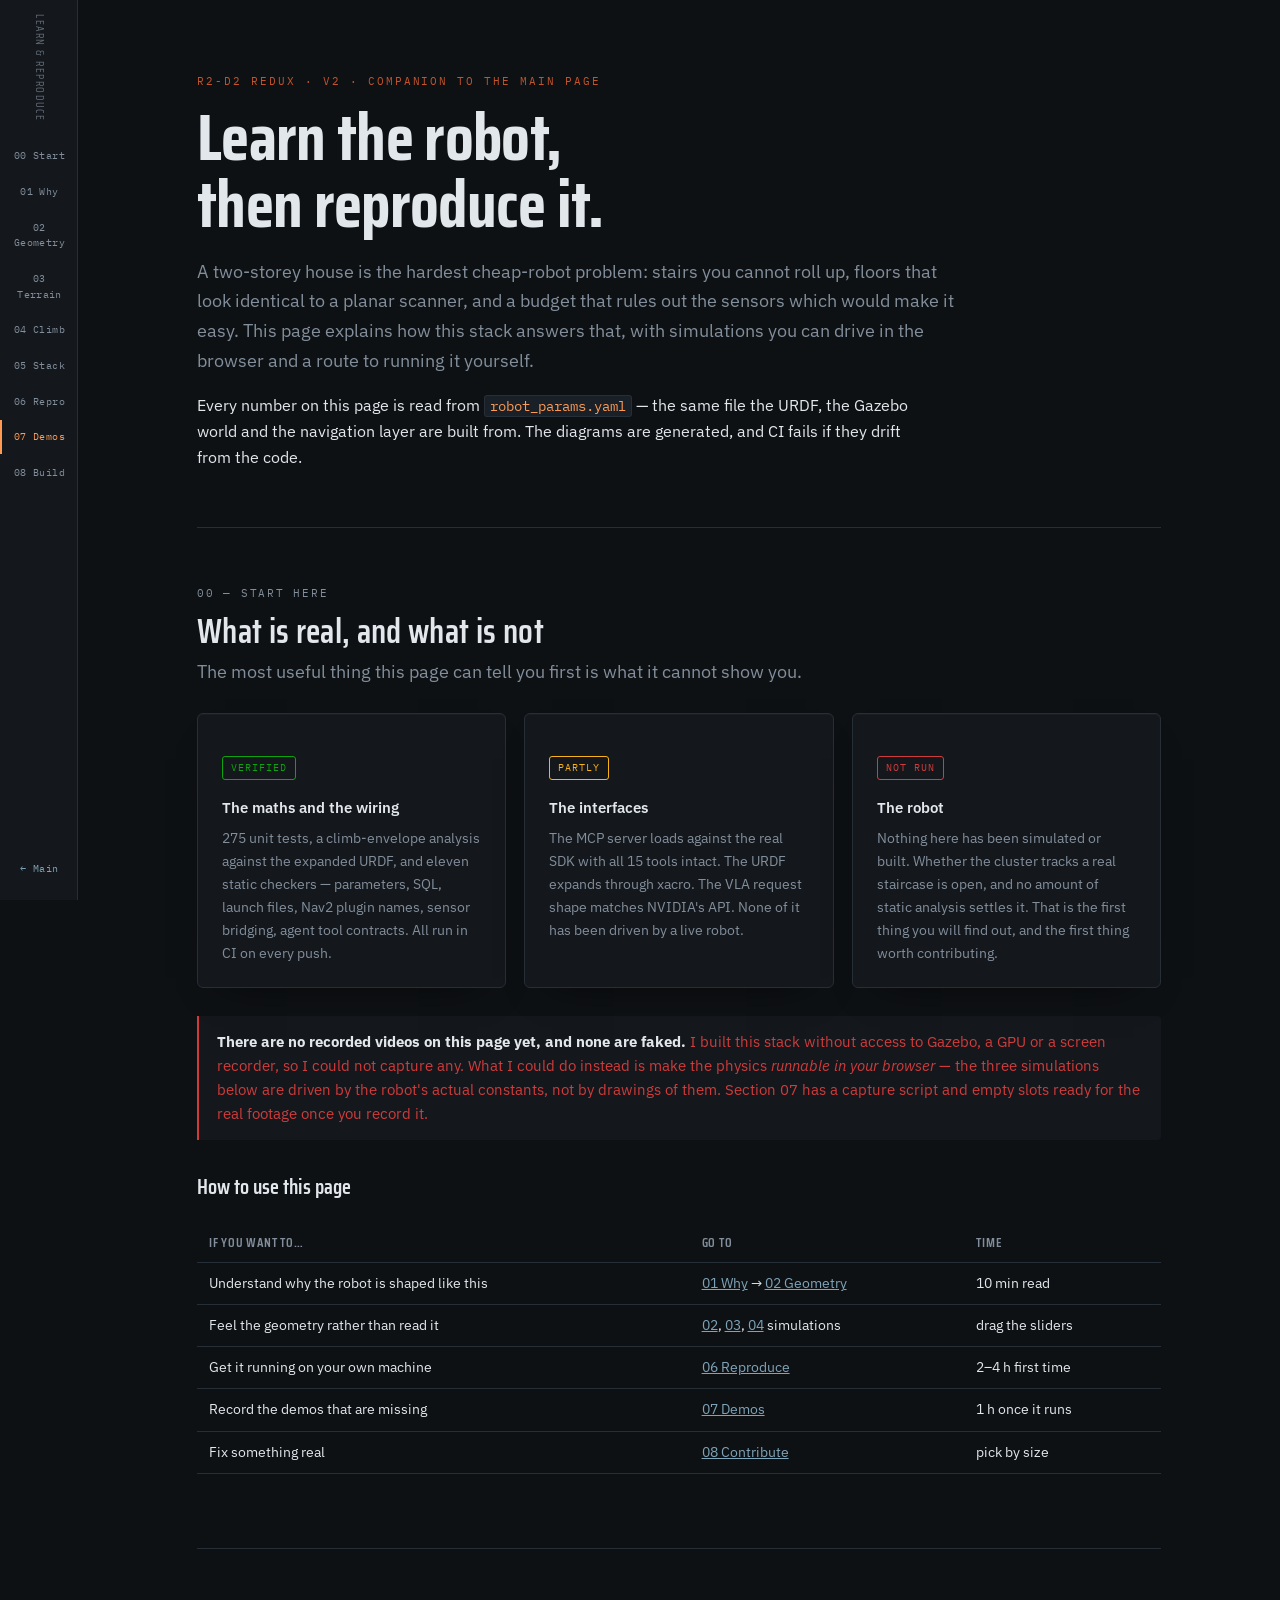
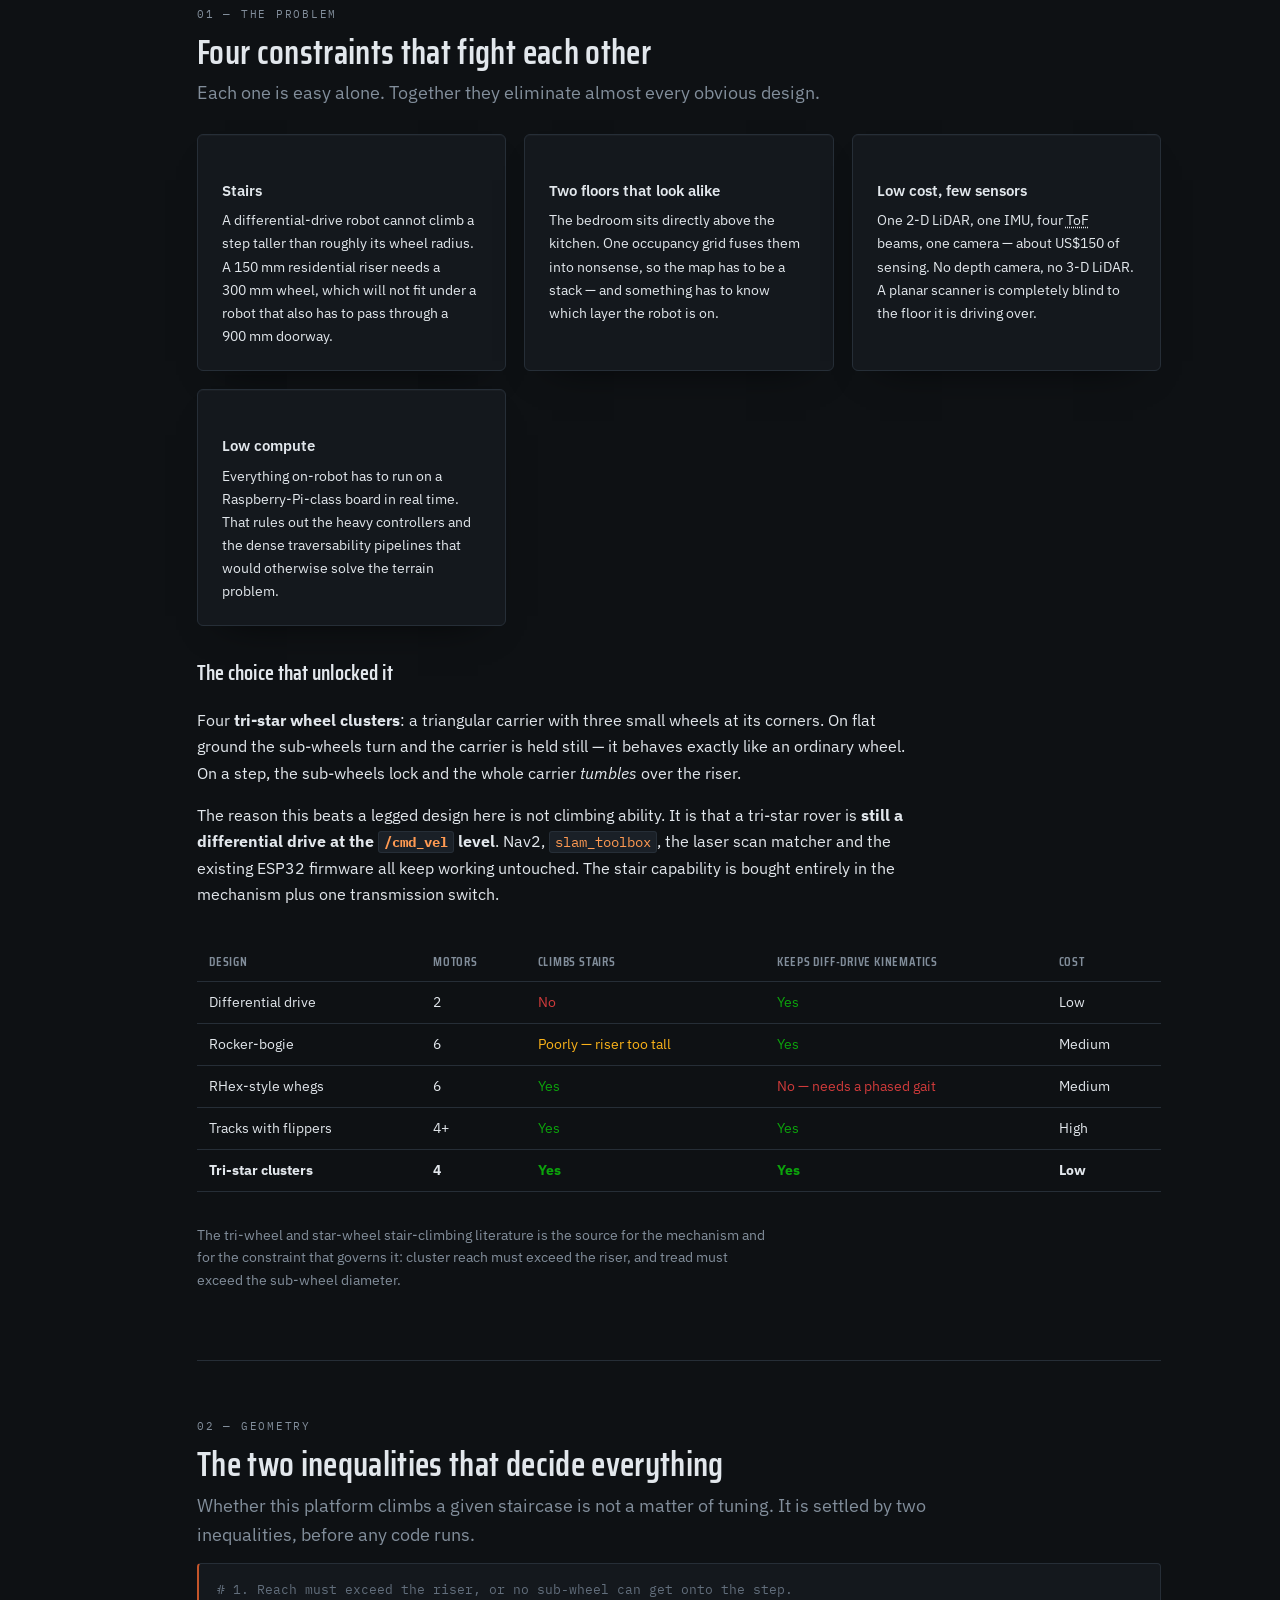
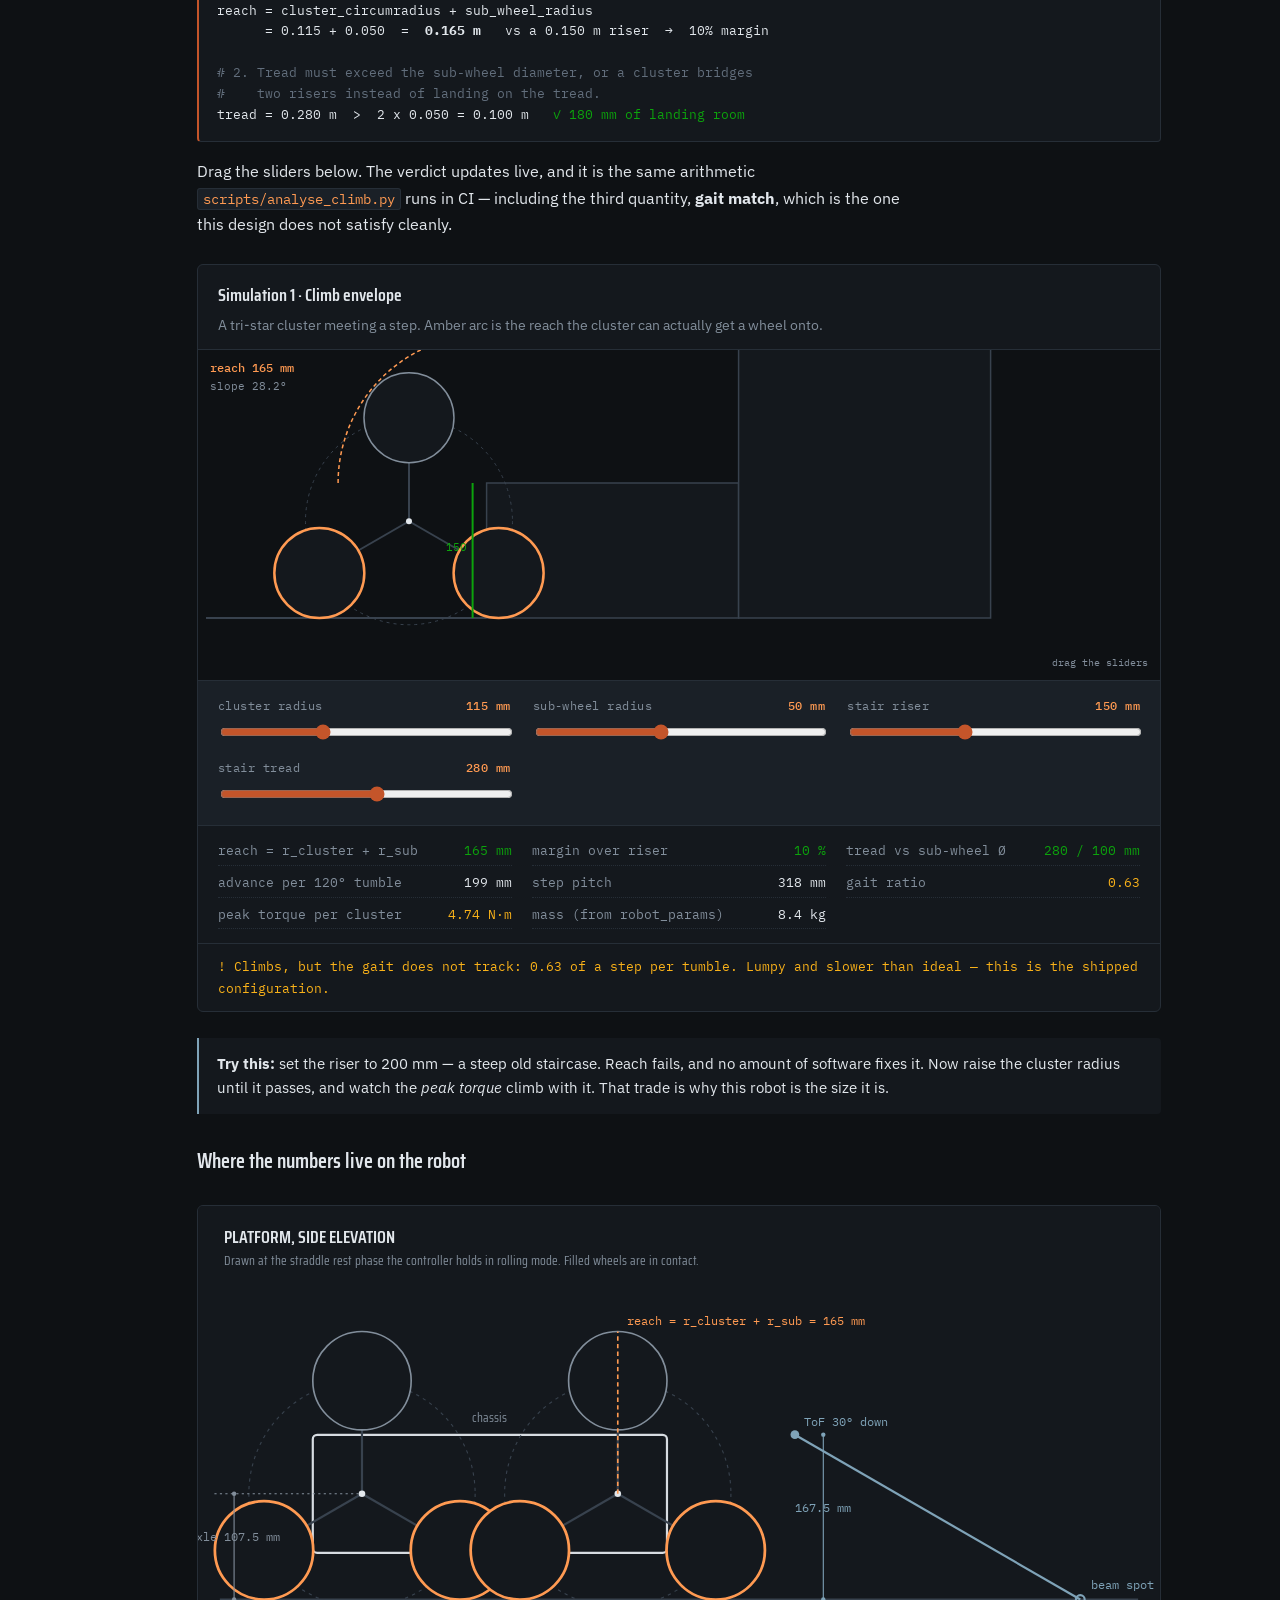
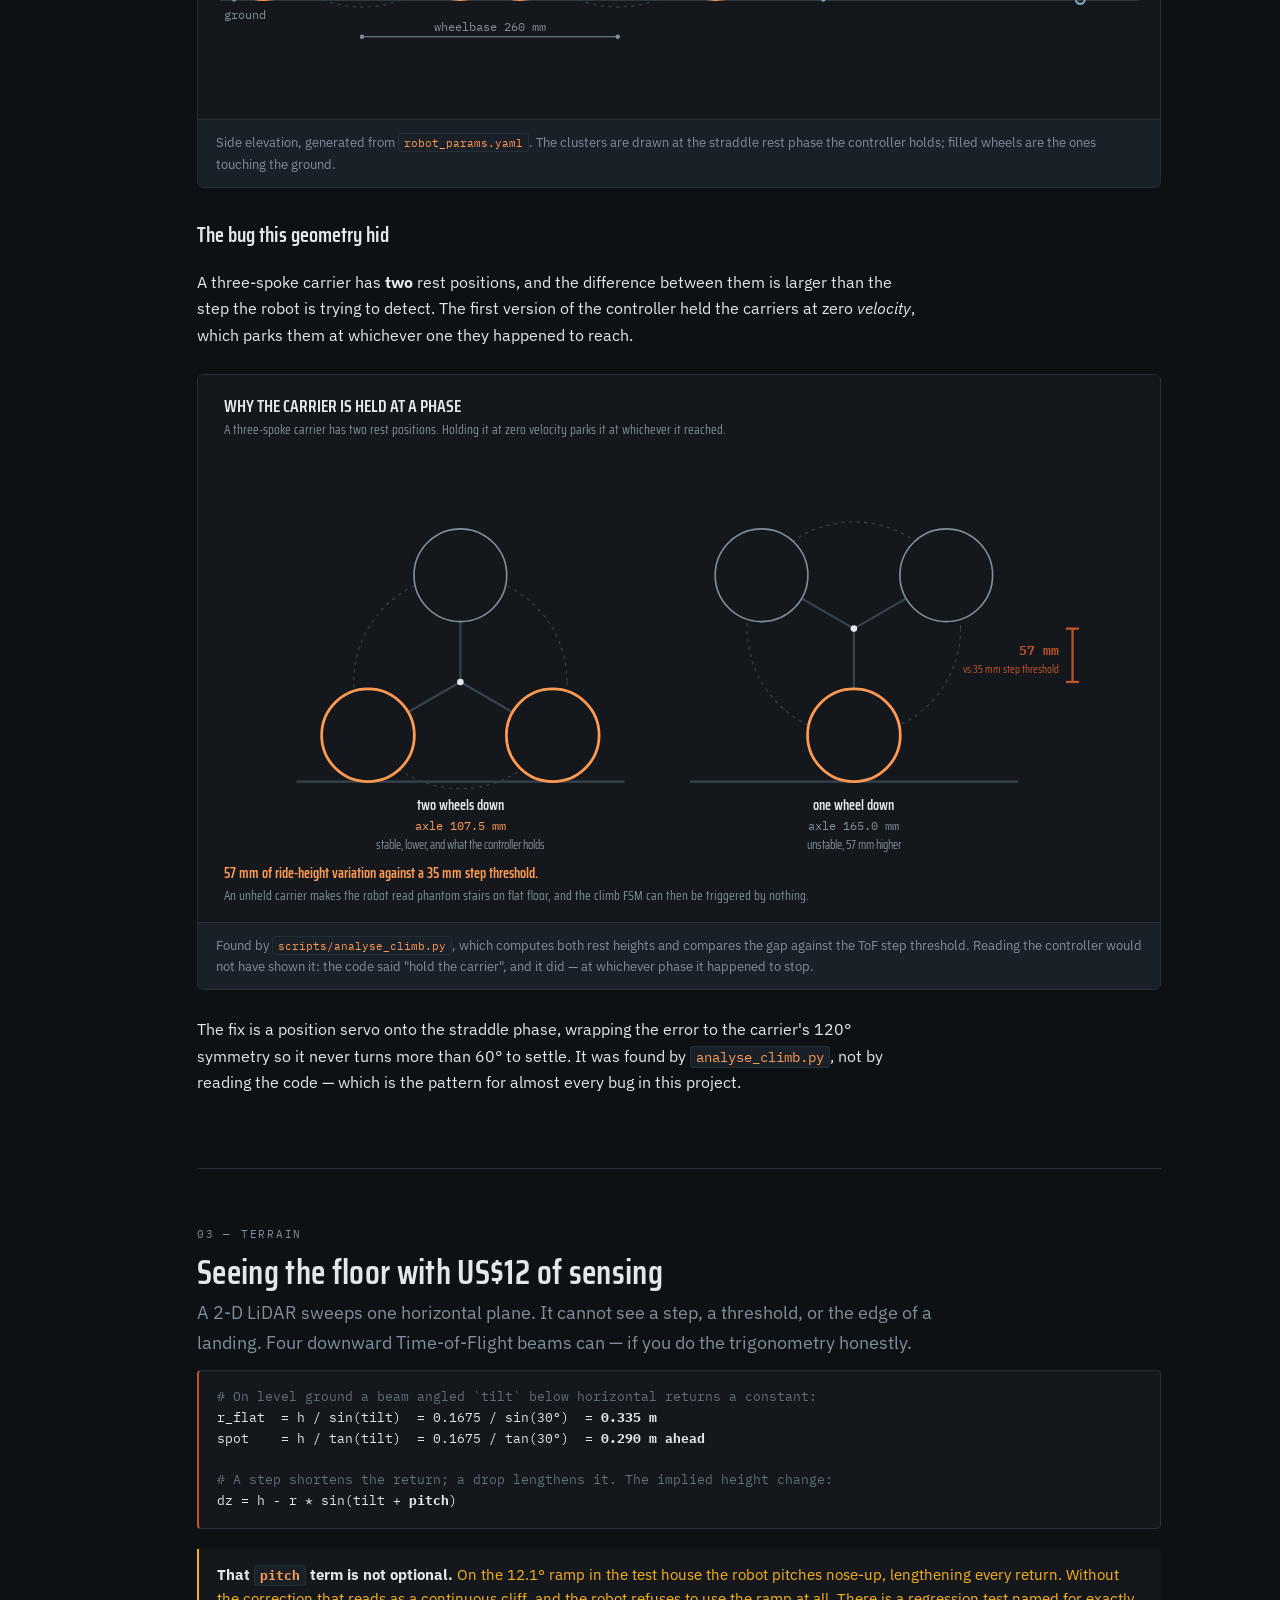
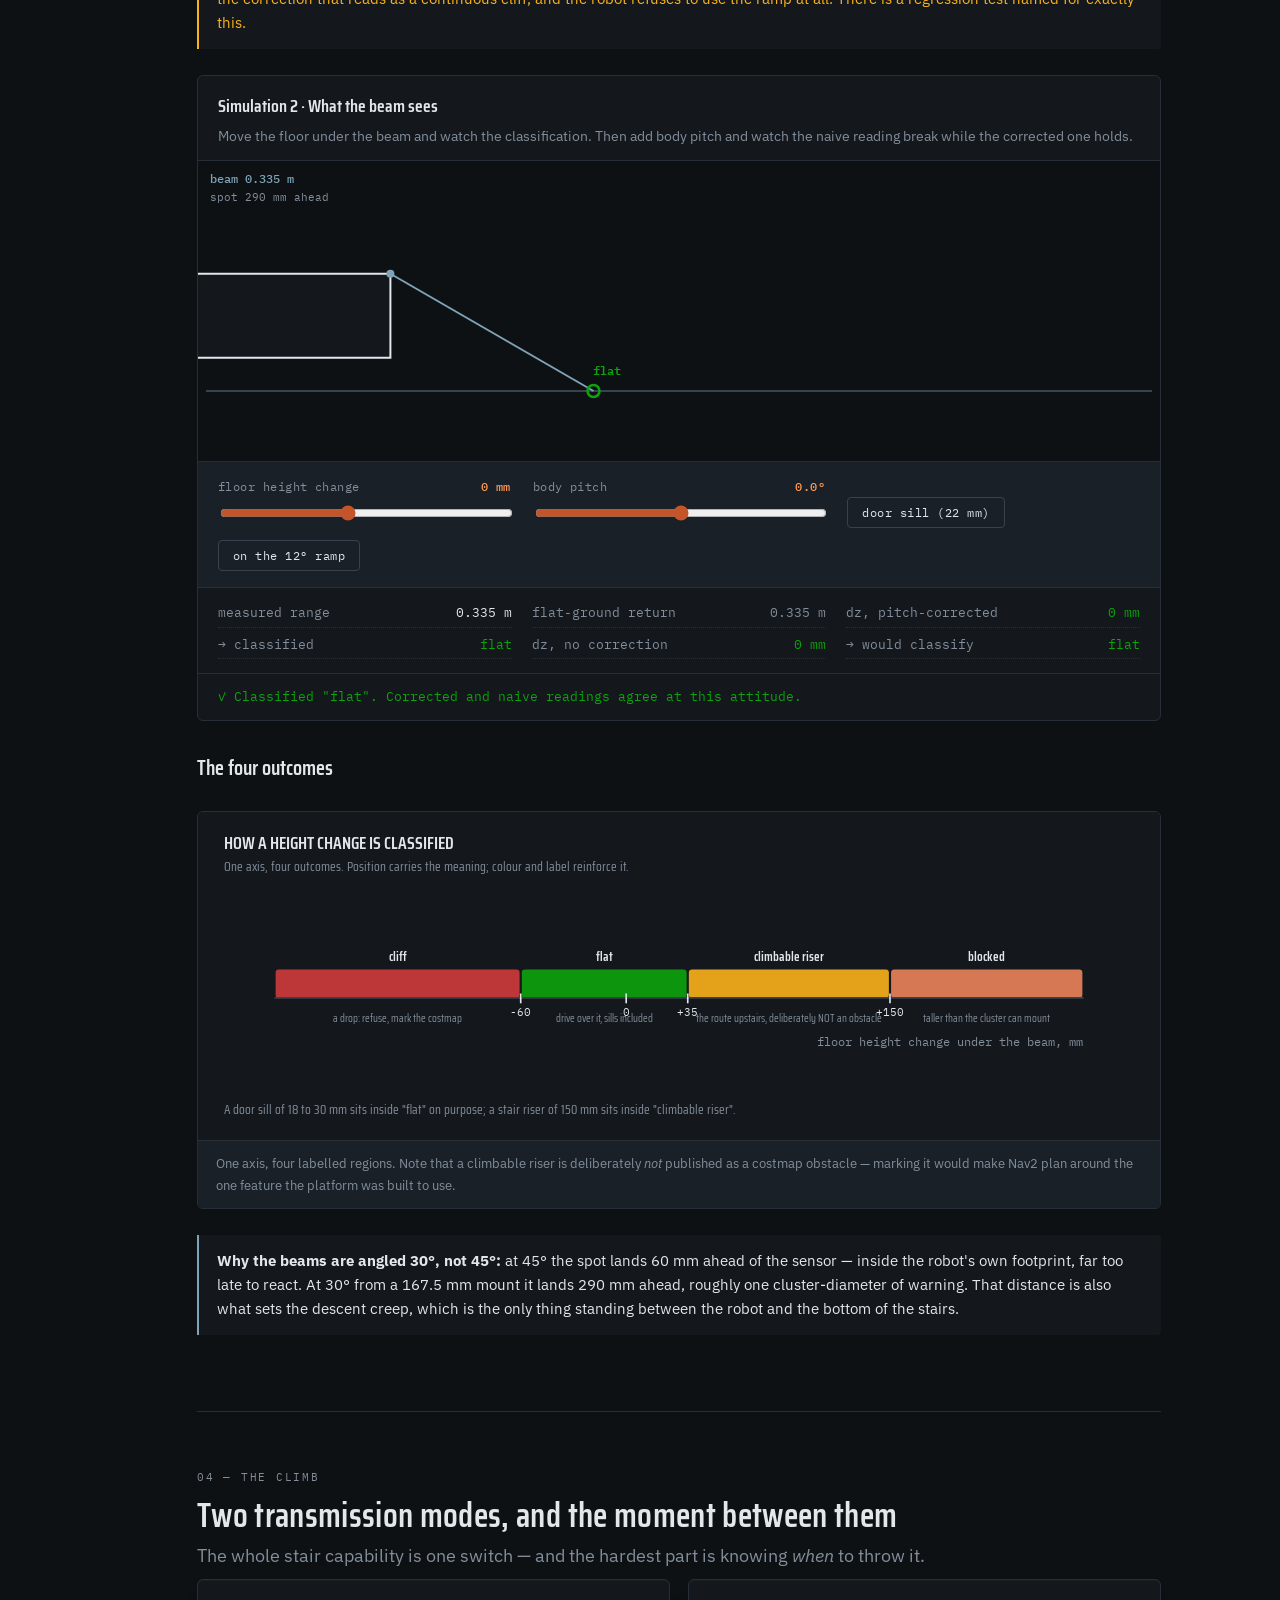
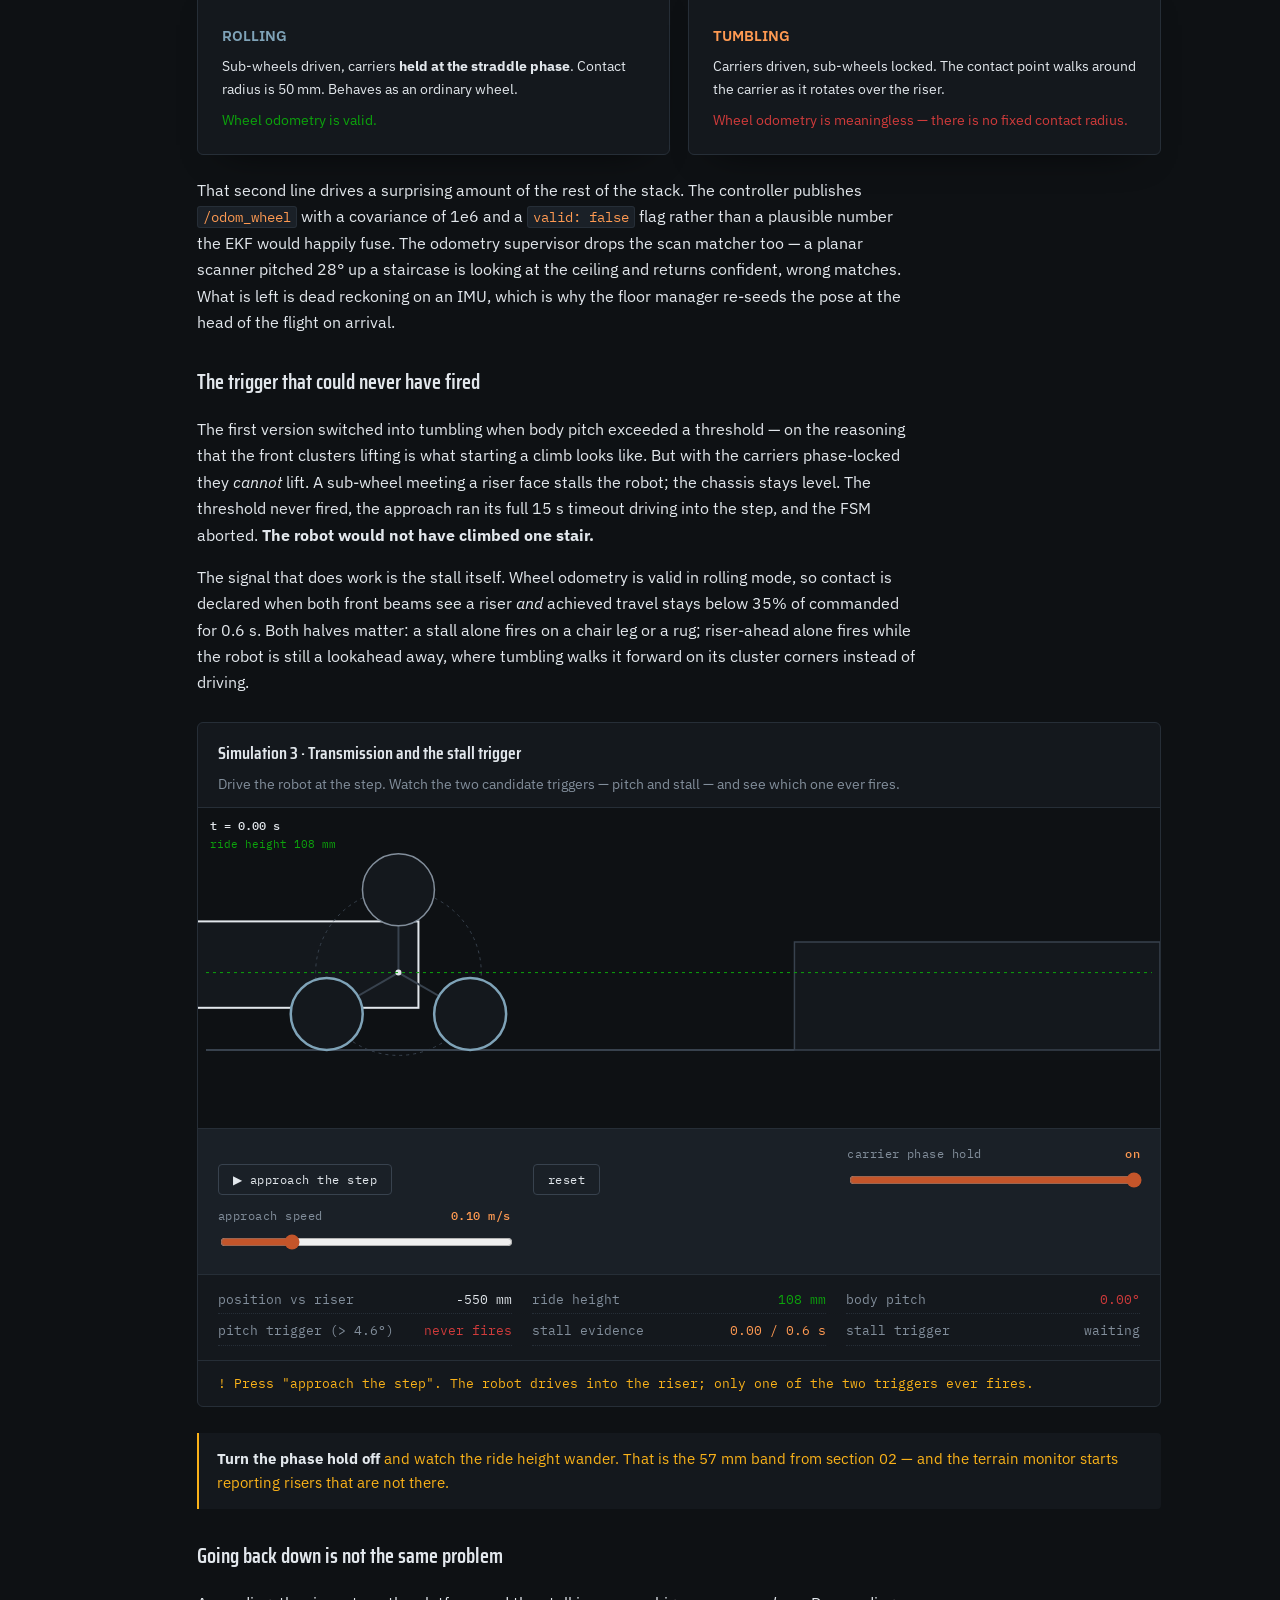
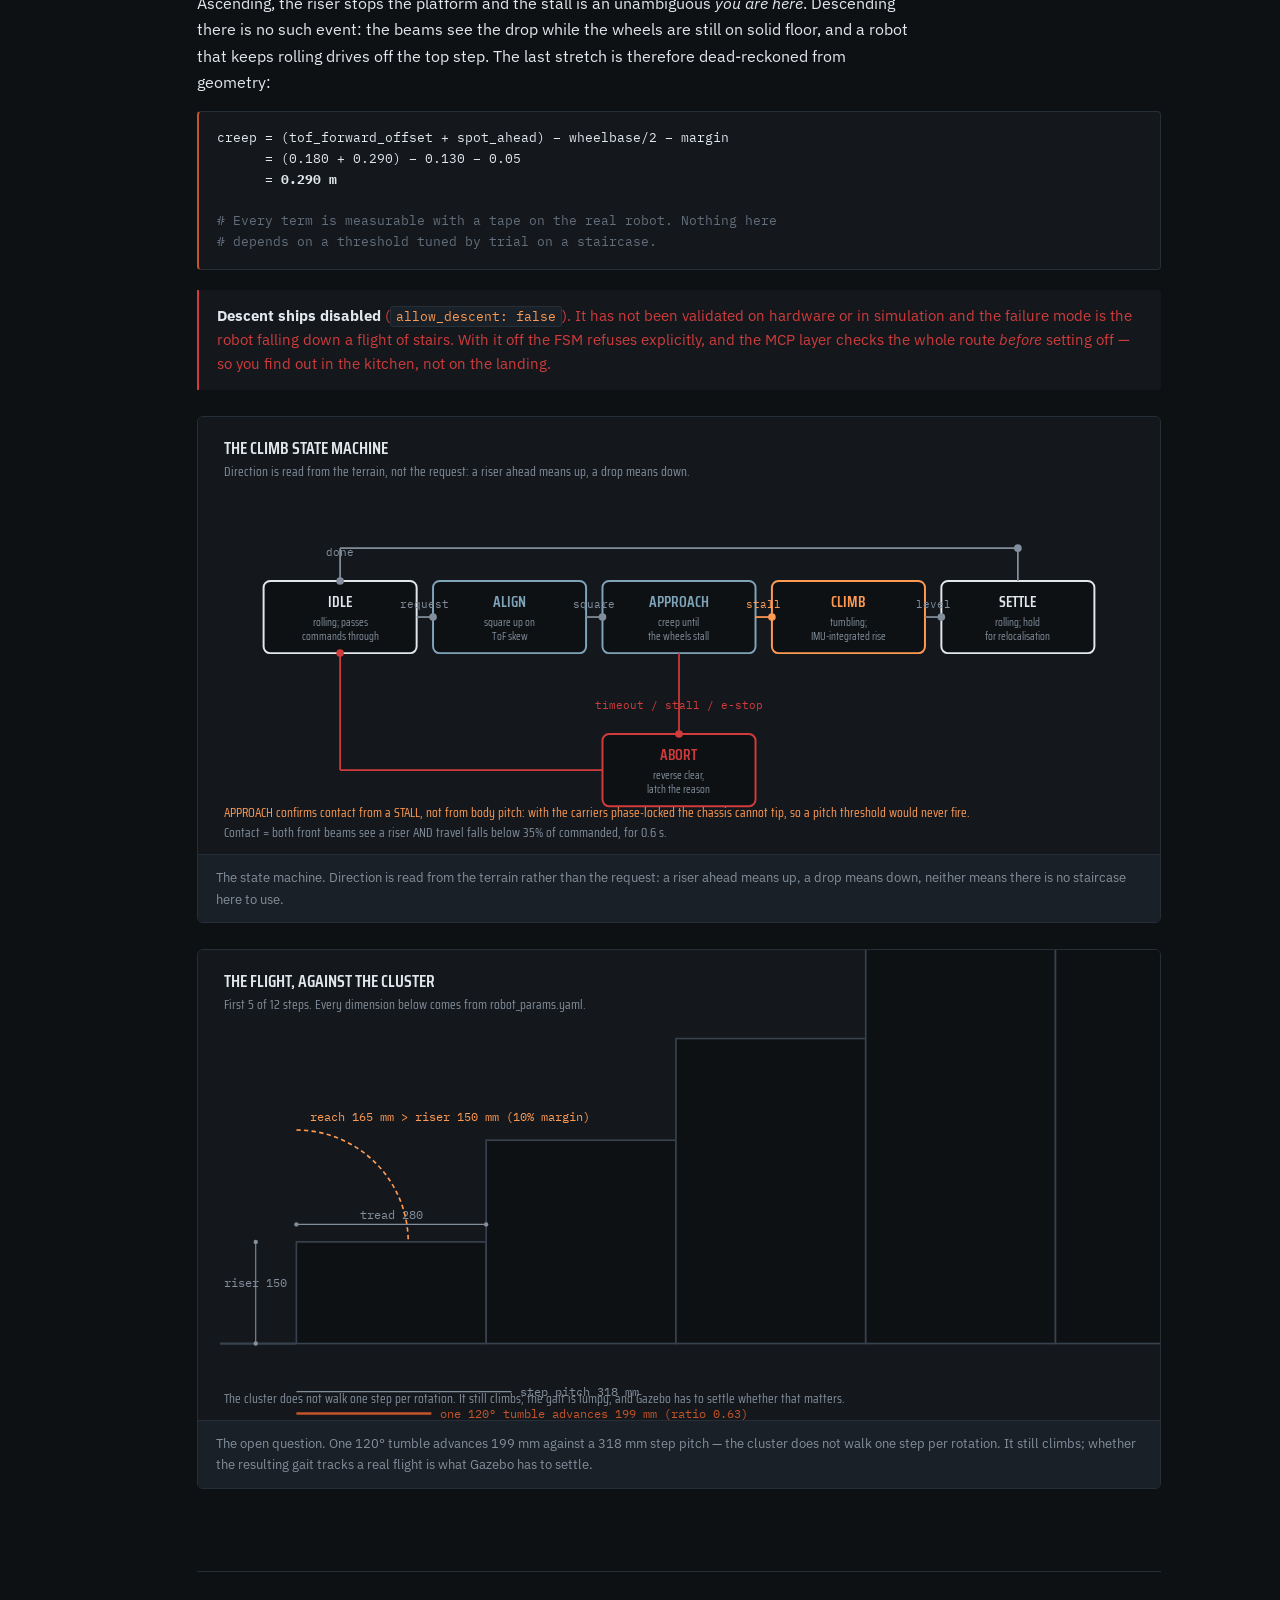
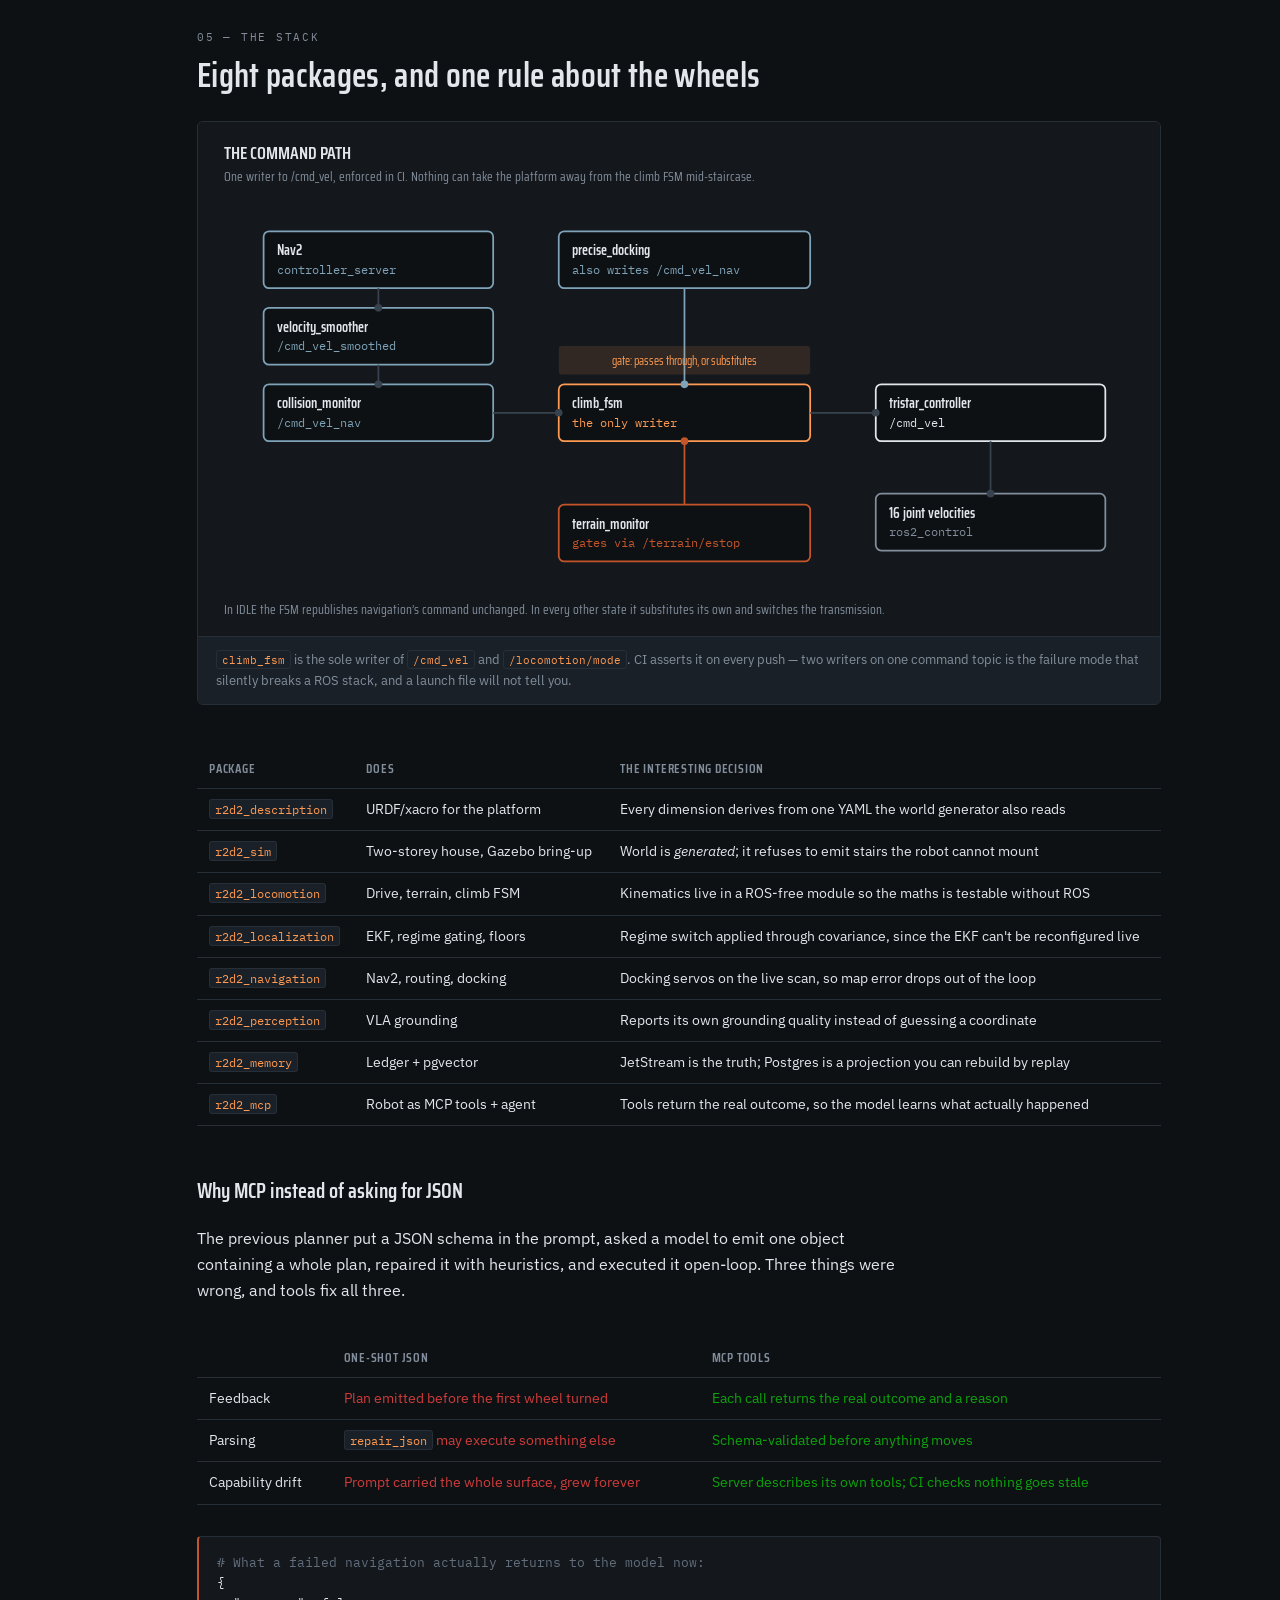
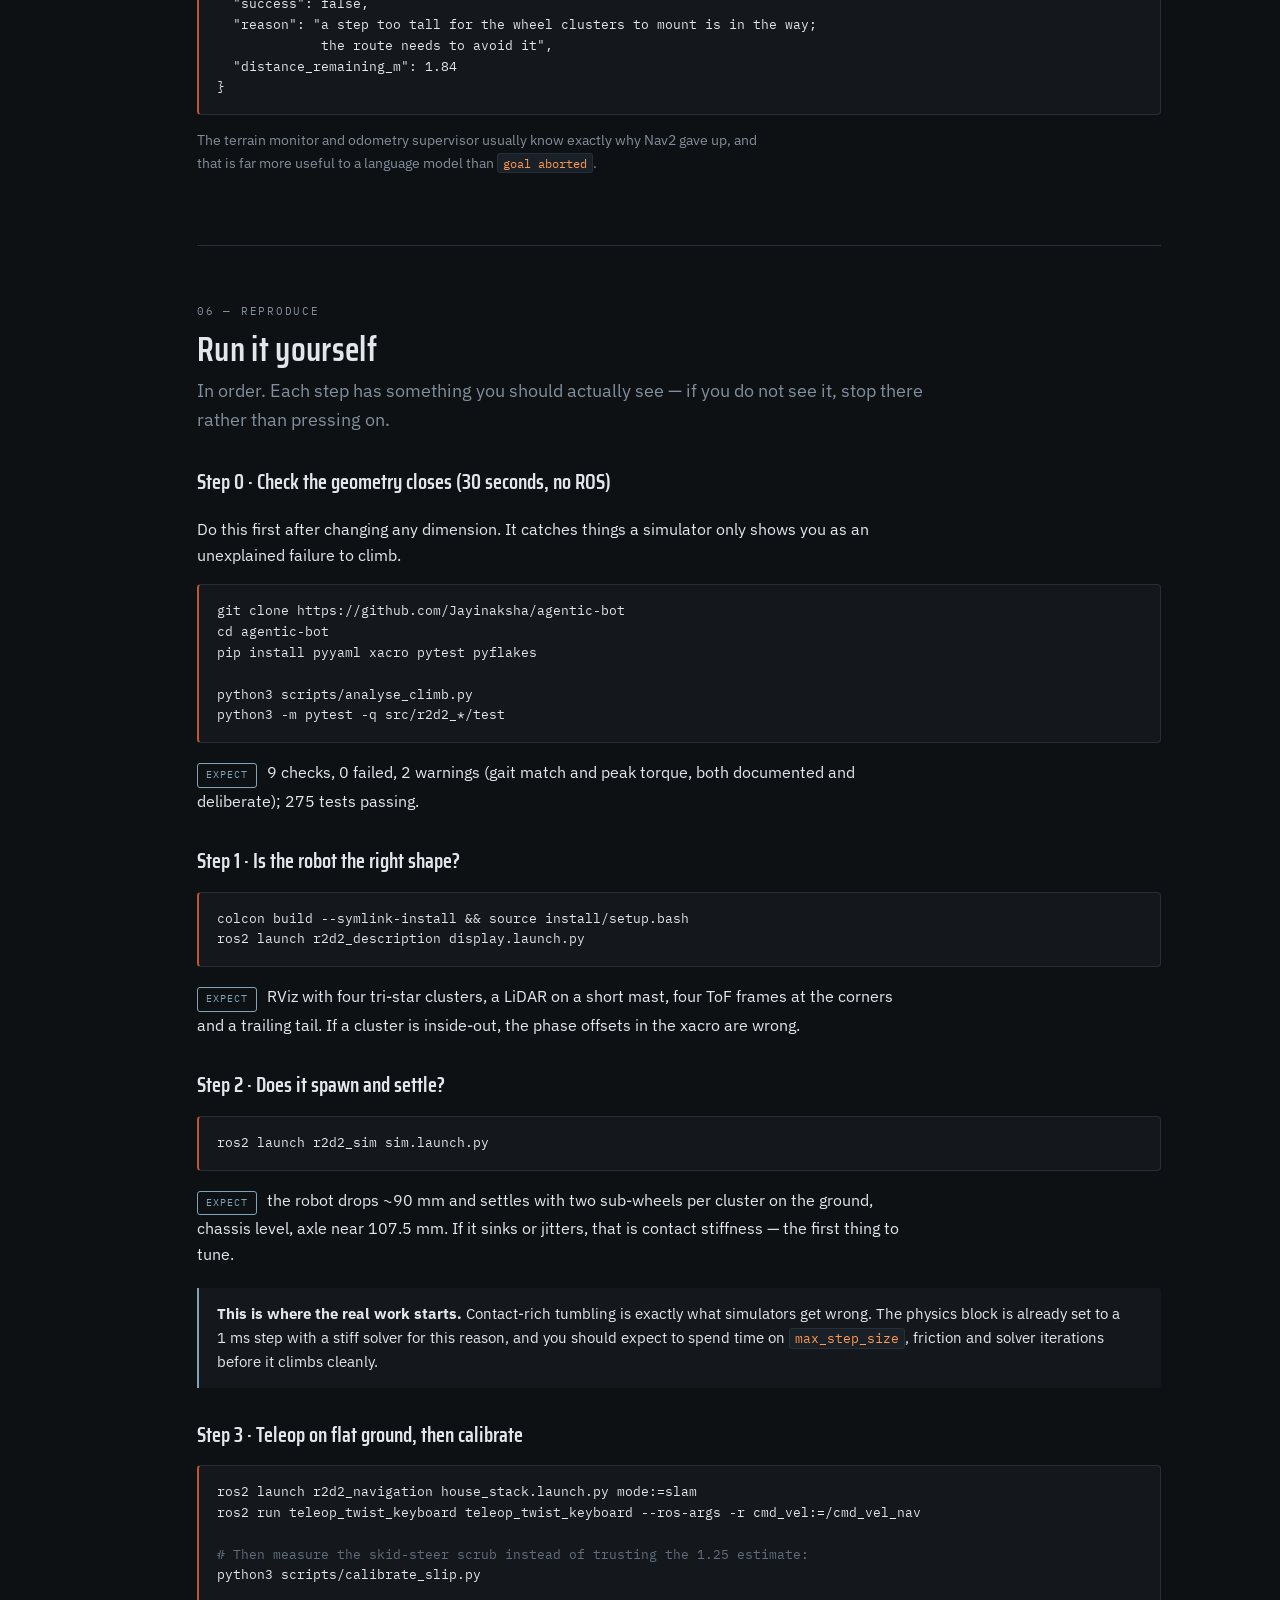
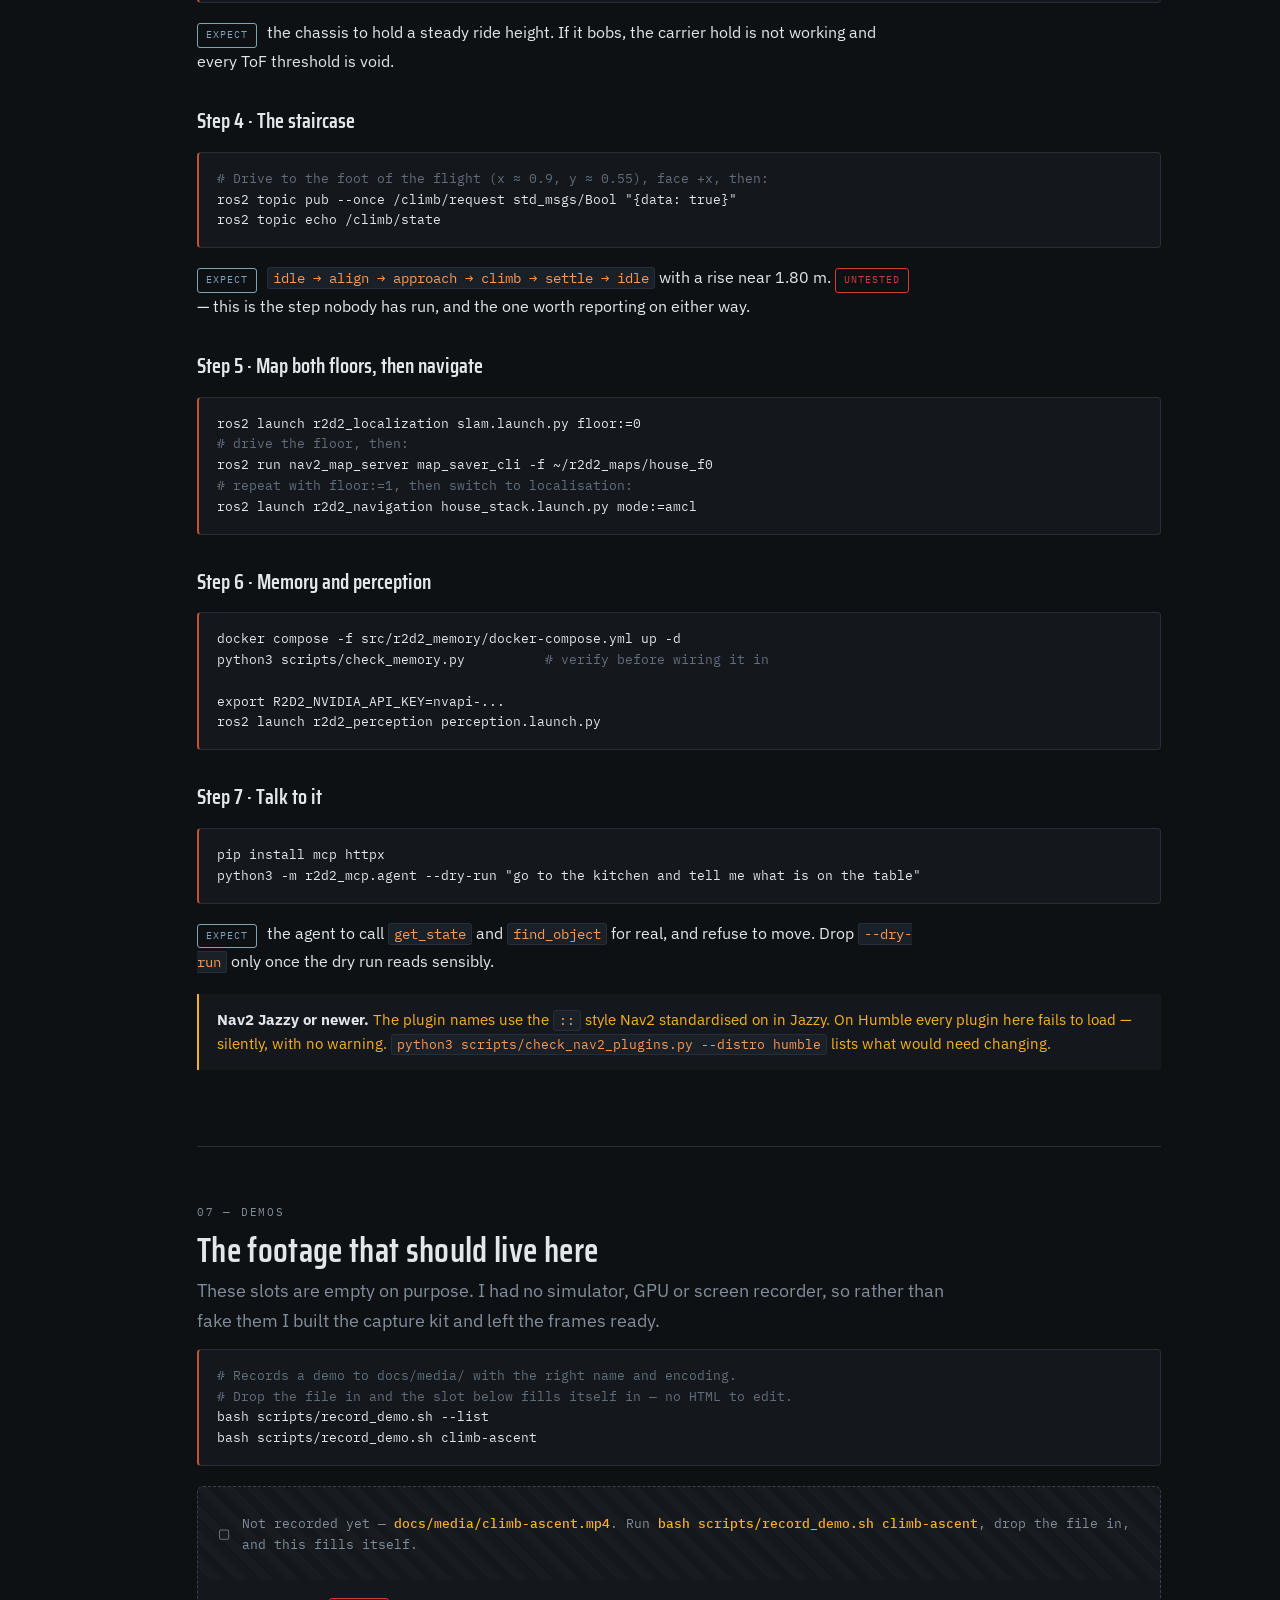
==== docs/learn.html @ 73bda1e0 "Add an illustrated learn-and-reproduce page beside the existing one docs/index.html is untouched apa" ====
<!doctype html>
<html lang="en">
<head>
<meta charset="utf-8">
<meta name="viewport" content="width=device-width,initial-scale=1">
<title>R2-D2 Redux — Learn &amp; Reproduce</title>
<meta name="description" content="How the tri-star stair-climbing rover works, how to reproduce it, and where to contribute. Interactive simulations driven by the robot's own constants.">
<link rel="preconnect" href="https://fonts.googleapis.com">
<link rel="preconnect" href="https://fonts.gstatic.com" crossorigin>
<link href="https://fonts.googleapis.com/css2?family=Saira+Condensed:wght@400;600;700&family=IBM+Plex+Sans:wght@400;500;600&family=IBM+Plex+Mono:wght@400;500&display=swap" rel="stylesheet">
<style>
/* Tokens lifted from index.html so this page sits inside the same system. */
:root{
  --ground:#0E1114; --plate:#14181D; --plate2:#1A2027;
  --edge:#262E37;   --edge-hi:#38424E;
  --steel:#828E9B;  --chalk:#E2E7EC;
  --oxide:#C4552A;  --ember:#FF9A52; --sense:#7FA3B8;
  --grid:rgba(226,231,236,.045); --code-c:#626E7C;
  --fastener:rgba(226,231,236,.16);
  /* Status palette, fixed by the data-viz reference. Never carries meaning
     alone: every use here is labelled and positioned as well as coloured. */
  --good:#0ca30c; --warning:#fab219; --serious:#ec835a; --critical:#d03b3b;
  --shadow:0 1px 0 rgba(255,255,255,.028) inset, 0 18px 40px -28px rgba(0,0,0,.9);
}
*{box-sizing:border-box}
html{scroll-behavior:smooth}
body{
  margin:0; background:var(--ground); color:var(--chalk);
  font-family:"IBM Plex Sans",system-ui,sans-serif; font-size:16px; line-height:1.65;
  -webkit-font-smoothing:antialiased; overflow-x:hidden; padding-left:78px;
}
@media (max-width:900px){ body{padding-left:0} }

/* ── Rail ─────────────────────────────────────────────────── */
.rail{
  position:fixed; left:0; top:0; bottom:0; width:78px; z-index:40;
  background:var(--plate); border-right:1px solid var(--edge);
  display:flex; flex-direction:column; gap:2px; padding:14px 0;
  overflow-y:auto;
}
.rail-mark{
  font-family:"Saira Condensed",sans-serif; font-size:11px; letter-spacing:.14em;
  text-transform:uppercase; color:var(--steel); writing-mode:vertical-rl;
  margin:0 auto 16px; opacity:.7;
}
.rail a{
  display:block; padding:9px 6px; text-align:center; text-decoration:none;
  color:var(--steel); font-family:"IBM Plex Mono",monospace; font-size:9.5px;
  letter-spacing:.04em; border-left:2px solid transparent; transition:.15s;
}
.rail a:hover{color:var(--chalk); background:var(--plate2)}
.rail a.on{color:var(--ember); border-left-color:var(--ember)}
.rail .back{margin-top:auto; color:var(--sense)}
@media (max-width:900px){
  .rail{position:static; width:auto; flex-direction:row; flex-wrap:wrap;
        border-right:0; border-bottom:1px solid var(--edge); padding:8px}
  .rail-mark{writing-mode:horizontal-tb; margin:0 12px 0 4px}
  .rail a{border-left:0; border-bottom:2px solid transparent}
  .rail a.on{border-bottom-color:var(--ember)}
  .rail .back{margin-top:0}
}

/* ── Layout ───────────────────────────────────────────────── */
.wrap{max-width:1020px; margin:0 auto; padding:0 28px 120px}
header.hero{padding:72px 0 40px; border-bottom:1px solid var(--edge)}
.eyebrow{
  font-family:"IBM Plex Mono",monospace; font-size:11px; letter-spacing:.18em;
  text-transform:uppercase; color:var(--oxide); margin:0 0 14px;
}
h1{
  font-family:"Saira Condensed",sans-serif; font-weight:700; font-size:clamp(38px,6vw,66px);
  line-height:1.02; margin:0 0 18px; letter-spacing:-.01em;
}
h2{
  font-family:"Saira Condensed",sans-serif; font-weight:600;
  font-size:clamp(24px,3.4vw,34px); line-height:1.15; margin:0 0 6px;
  letter-spacing:.01em;
}
h3{font-family:"Saira Condensed",sans-serif; font-weight:600; font-size:21px; margin:30px 0 8px}
h4{font-size:15px; margin:22px 0 6px; color:var(--chalk); font-weight:600}
section{padding:56px 0; border-bottom:1px solid var(--edge)}
.sec-no{
  font-family:"IBM Plex Mono",monospace; font-size:11px; color:var(--steel);
  letter-spacing:.16em; margin:0 0 10px;
}
.lede{font-size:18px; color:var(--steel); max-width:70ch; margin:0 0 8px}
p{max-width:72ch}
a{color:var(--sense)}
a:hover{color:var(--ember)}
code{
  font-family:"IBM Plex Mono",monospace; font-size:.88em;
  background:var(--plate2); border:1px solid var(--edge); border-radius:3px;
  padding:1px 5px; color:var(--ember);
}
pre{
  background:var(--plate); border:1px solid var(--edge); border-left:2px solid var(--oxide);
  border-radius:4px; padding:16px 18px; overflow-x:auto; font-size:13px; line-height:1.6;
  font-family:"IBM Plex Mono",monospace; color:var(--chalk);
}
pre code{background:none; border:0; padding:0; color:inherit; font-size:inherit}
.cmt{color:var(--code-c)}
.ok{color:var(--good)} .warn{color:var(--warning)} .bad{color:var(--critical)}

/* ── Components ───────────────────────────────────────────── */
.card{
  background:var(--plate); border:1px solid var(--edge); border-radius:6px;
  padding:22px 24px; box-shadow:var(--shadow);
}
.grid{display:grid; gap:18px}
.g2{grid-template-columns:repeat(auto-fit,minmax(300px,1fr))}
.g3{grid-template-columns:repeat(auto-fit,minmax(230px,1fr))}
figure{margin:26px 0; background:var(--plate); border:1px solid var(--edge); border-radius:6px; overflow:hidden}
figure svg{display:block; width:100%; height:auto}
figcaption{padding:12px 18px; font-size:13px; color:var(--steel); border-top:1px solid var(--edge); background:var(--plate2)}
.tag{
  display:inline-block; font-family:"IBM Plex Mono",monospace; font-size:10px;
  letter-spacing:.1em; text-transform:uppercase; padding:3px 8px; border-radius:3px;
  border:1px solid currentColor; margin-right:6px;
}
.t-done{color:var(--good)} .t-part{color:var(--warning)} .t-open{color:var(--critical)}
.t-info{color:var(--sense)}
table{border-collapse:collapse; width:100%; font-size:14px; margin:18px 0}
th,td{text-align:left; padding:9px 12px; border-bottom:1px solid var(--edge); vertical-align:top}
th{font-family:"Saira Condensed",sans-serif; font-size:13px; letter-spacing:.06em;
   text-transform:uppercase; color:var(--steel); font-weight:600}
.scroll{overflow-x:auto}
.note{
  border-left:2px solid var(--sense); background:var(--plate); padding:14px 18px;
  margin:20px 0; font-size:14.5px; border-radius:0 4px 4px 0;
}
.note.warn{border-left-color:var(--warning)}
.note.bad{border-left-color:var(--critical)}
.note strong{color:var(--chalk)}
ol,ul{max-width:72ch}
li{margin:6px 0}
.kbd{font-family:"IBM Plex Mono",monospace; font-size:12px; color:var(--steel)}

/* ── Simulation panels ────────────────────────────────────── */
.sim{background:var(--plate); border:1px solid var(--edge); border-radius:6px; margin:26px 0; overflow:hidden}
.sim-head{padding:16px 20px 12px; border-bottom:1px solid var(--edge)}
.sim-head h4{margin:0 0 4px; font-family:"Saira Condensed",sans-serif; font-size:18px}
.sim-head p{margin:0; font-size:13.5px; color:var(--steel); max-width:none}
.sim canvas{display:block; width:100%; background:var(--ground)}
.sim-ctl{
  display:grid; gap:12px 22px; grid-template-columns:repeat(auto-fit,minmax(220px,1fr));
  padding:16px 20px; border-top:1px solid var(--edge); background:var(--plate2);
}
.ctl label{display:block; font-size:11.5px; color:var(--steel); font-family:"IBM Plex Mono",monospace;
           letter-spacing:.04em; margin-bottom:5px; display:flex; justify-content:space-between; gap:10px}
.ctl label b{color:var(--ember); font-weight:500}
.ctl input[type=range]{width:100%; accent-color:var(--oxide); background:transparent}
.readout{
  padding:14px 20px; border-top:1px solid var(--edge); font-family:"IBM Plex Mono",monospace;
  font-size:12.5px; display:grid; gap:6px 20px; grid-template-columns:repeat(auto-fit,minmax(250px,1fr));
}
.readout div{display:flex; justify-content:space-between; gap:12px; border-bottom:1px dotted var(--edge); padding-bottom:4px}
.readout span:first-child{color:var(--steel)}
.readout span:last-child{color:var(--chalk)}
.verdict{padding:12px 20px; font-family:"IBM Plex Mono",monospace; font-size:13px; border-top:1px solid var(--edge)}
.btn{
  font-family:"IBM Plex Mono",monospace; font-size:12px; background:var(--plate2);
  color:var(--chalk); border:1px solid var(--edge-hi); border-radius:4px;
  padding:7px 14px; cursor:pointer; letter-spacing:.04em;
}
.btn:hover{border-color:var(--ember); color:var(--ember)}

/* ── Media slots ──────────────────────────────────────────── */
.slot{
  border:1px dashed var(--edge-hi); border-radius:6px; background:var(--plate);
  padding:0; margin:20px 0; overflow:hidden;
}
.slot video{display:block; width:100%; background:#000}
.slot-body{padding:18px 20px}
.slot-body h4{margin:0 0 6px}
.slot-empty{
  display:flex; align-items:center; gap:12px; padding:26px 20px; color:var(--steel);
  font-family:"IBM Plex Mono",monospace; font-size:12.5px; background:
    repeating-linear-gradient(45deg,transparent,transparent 9px,rgba(226,231,236,.02) 9px,rgba(226,231,236,.02) 18px);
}
.slot-empty b{color:var(--warning); font-weight:500}
footer{padding:48px 0 20px; color:var(--steel); font-size:13.5px}
:focus-visible{outline:2px solid var(--ember); outline-offset:2px}
@media (prefers-reduced-motion:reduce){ html{scroll-behavior:auto} }
</style>
</head>
<body>
<nav class="rail" aria-label="Page sections">
  <div class="rail-mark">Learn &amp; Reproduce</div>
  <a href="#start" class="on">00 Start</a>
  <a href="#why">01 Why</a>
  <a href="#geometry">02 Geometry</a>
  <a href="#terrain">03 Terrain</a>
  <a href="#climb">04 Climb</a>
  <a href="#stack">05 Stack</a>
  <a href="#reproduce">06 Repro</a>
  <a href="#demos">07 Demos</a>
  <a href="#contribute">08 Build</a>
  <a href="index.html" class="back">← Main</a>
</nav>

<div class="wrap">

<header class="hero">
  <p class="eyebrow">R2-D2 Redux · v2 · companion to the main page</p>
  <h1>Learn the robot,<br>then reproduce it.</h1>
  <p class="lede">
    A two-storey house is the hardest cheap-robot problem: stairs you cannot roll up,
    floors that look identical to a planar scanner, and a budget that rules out the
    sensors which would make it easy. This page explains how this stack answers that,
    with simulations you can drive in the browser and a route to running it yourself.
  </p>
  <p style="max-width:72ch">
    Every number on this page is read from
    <code>robot_params.yaml</code> — the same file the URDF, the Gazebo world and the
    navigation layer are built from. The diagrams are generated, and CI fails if they
    drift from the code.
  </p>
</header>

<section id="start">
  <p class="sec-no">00 — START HERE</p>
  <h2>What is real, and what is not</h2>
  <p class="lede">The most useful thing this page can tell you first is what it cannot show you.</p>

  <div class="grid g3" style="margin-top:26px">
    <div class="card">
      <p><span class="tag t-done">Verified</span></p>
      <h4 style="margin-top:10px">The maths and the wiring</h4>
      <p style="font-size:14px;color:var(--steel);margin:0">
        275 unit tests, a climb-envelope analysis against the expanded URDF, and eleven
        static checkers — parameters, SQL, launch files, Nav2 plugin names, sensor
        bridging, agent tool contracts. All run in CI on every push.
      </p>
    </div>
    <div class="card">
      <p><span class="tag t-part">Partly</span></p>
      <h4 style="margin-top:10px">The interfaces</h4>
      <p style="font-size:14px;color:var(--steel);margin:0">
        The MCP server loads against the real SDK with all 15 tools intact. The URDF
        expands through xacro. The VLA request shape matches NVIDIA's API. None of it
        has been driven by a live robot.
      </p>
    </div>
    <div class="card">
      <p><span class="tag t-open">Not run</span></p>
      <h4 style="margin-top:10px">The robot</h4>
      <p style="font-size:14px;color:var(--steel);margin:0">
        Nothing here has been simulated or built. Whether the cluster tracks a real
        staircase is open, and no amount of static analysis settles it. That is the
        first thing you will find out, and the first thing worth contributing.
      </p>
    </div>
  </div>

  <div class="note bad" style="margin-top:28px">
    <strong>There are no recorded videos on this page yet, and none are faked.</strong>
    I built this stack without access to Gazebo, a GPU or a screen recorder, so I could
    not capture any. What I could do instead is make the physics
    <em>runnable in your browser</em> — the three simulations below are driven by the
    robot's actual constants, not by drawings of them. Section&nbsp;07 has a capture
    script and empty slots ready for the real footage once you record it.
  </div>

  <h3>How to use this page</h3>
  <table>
    <tr><th>If you want to…</th><th>Go to</th><th>Time</th></tr>
    <tr><td>Understand why the robot is shaped like this</td><td><a href="#why">01 Why</a> → <a href="#geometry">02 Geometry</a></td><td>10 min read</td></tr>
    <tr><td>Feel the geometry rather than read it</td><td><a href="#geometry">02</a>, <a href="#terrain">03</a>, <a href="#climb">04</a> simulations</td><td>drag the sliders</td></tr>
    <tr><td>Get it running on your own machine</td><td><a href="#reproduce">06 Reproduce</a></td><td>2–4 h first time</td></tr>
    <tr><td>Record the demos that are missing</td><td><a href="#demos">07 Demos</a></td><td>1 h once it runs</td></tr>
    <tr><td>Fix something real</td><td><a href="#contribute">08 Contribute</a></td><td>pick by size</td></tr>
  </table>
</section>

<section id="why">
  <p class="sec-no">01 — THE PROBLEM</p>
  <h2>Four constraints that fight each other</h2>
  <p class="lede">
    Each one is easy alone. Together they eliminate almost every obvious design.
  </p>

  <div class="grid g2" style="margin-top:26px">
    <div class="card">
      <h4>Stairs</h4>
      <p style="font-size:14px;margin:0">
        A differential-drive robot cannot climb a step taller than roughly its wheel
        radius. A 150&nbsp;mm residential riser needs a 300&nbsp;mm wheel, which will
        not fit under a robot that also has to pass through a 900&nbsp;mm doorway.
      </p>
    </div>
    <div class="card">
      <h4>Two floors that look alike</h4>
      <p style="font-size:14px;margin:0">
        The bedroom sits directly above the kitchen. One occupancy grid fuses them into
        nonsense, so the map has to be a stack — and something has to know which layer
        the robot is on.
      </p>
    </div>
    <div class="card">
      <h4>Low cost, few sensors</h4>
      <p style="font-size:14px;margin:0">
        One 2-D LiDAR, one IMU, four <abbr title="Time-of-Flight">ToF</abbr> beams, one
        camera — about US$150 of sensing. No depth camera, no 3-D LiDAR. A planar
        scanner is completely blind to the floor it is driving over.
      </p>
    </div>
    <div class="card">
      <h4>Low compute</h4>
      <p style="font-size:14px;margin:0">
        Everything on-robot has to run on a Raspberry-Pi-class board in real time.
        That rules out the heavy controllers and the dense traversability pipelines
        that would otherwise solve the terrain problem.
      </p>
    </div>
  </div>

  <h3>The choice that unlocked it</h3>
  <p>
    Four <strong>tri-star wheel clusters</strong>: a triangular carrier with three
    small wheels at its corners. On flat ground the sub-wheels turn and the carrier is
    held still — it behaves exactly like an ordinary wheel. On a step, the sub-wheels
    lock and the whole carrier <em>tumbles</em> over the riser.
  </p>
  <p>
    The reason this beats a legged design here is not climbing ability. It is that a
    tri-star rover is <strong>still a differential drive at the <code>/cmd_vel</code>
    level</strong>. Nav2, <code>slam_toolbox</code>, the laser scan matcher and the
    existing ESP32 firmware all keep working untouched. The stair capability is bought
    entirely in the mechanism plus one transmission switch.
  </p>

  <div class="scroll">
  <table>
    <tr><th>Design</th><th>Motors</th><th>Climbs stairs</th><th>Keeps diff-drive kinematics</th><th>Cost</th></tr>
    <tr><td>Differential drive</td><td>2</td><td class="bad">No</td><td class="ok">Yes</td><td>Low</td></tr>
    <tr><td>Rocker-bogie</td><td>6</td><td class="warn">Poorly — riser too tall</td><td class="ok">Yes</td><td>Medium</td></tr>
    <tr><td>RHex-style whegs</td><td>6</td><td class="ok">Yes</td><td class="bad">No — needs a phased gait</td><td>Medium</td></tr>
    <tr><td>Tracks with flippers</td><td>4+</td><td class="ok">Yes</td><td class="ok">Yes</td><td>High</td></tr>
    <tr><td><strong>Tri-star clusters</strong></td><td><strong>4</strong></td><td class="ok"><strong>Yes</strong></td><td class="ok"><strong>Yes</strong></td><td><strong>Low</strong></td></tr>
  </table>
  </div>
  <p style="font-size:13.5px;color:var(--steel)">
    The tri-wheel and star-wheel stair-climbing literature is the source for the
    mechanism and for the constraint that governs it: cluster reach must exceed the
    riser, and tread must exceed the sub-wheel diameter.
  </p>
</section>
<section id="geometry">
  <p class="sec-no">02 — GEOMETRY</p>
  <h2>The two inequalities that decide everything</h2>
  <p class="lede">
    Whether this platform climbs a given staircase is not a matter of tuning. It is
    settled by two inequalities, before any code runs.
  </p>

  <pre><code><span class="cmt"># 1. Reach must exceed the riser, or no sub-wheel can get onto the step.</span>
reach = cluster_circumradius + sub_wheel_radius
      = 0.115 + 0.050  =  <b>0.165 m</b>   vs a 0.150 m riser  →  10% margin

<span class="cmt"># 2. Tread must exceed the sub-wheel diameter, or a cluster bridges</span>
<span class="cmt">#    two risers instead of landing on the tread.</span>
tread = 0.280 m  &gt;  2 x 0.050 = 0.100 m   <span class="ok">✓ 180 mm of landing room</span></code></pre>

  <p>
    Drag the sliders below. The verdict updates live, and it is the same arithmetic
    <code>scripts/analyse_climb.py</code> runs in CI — including the third quantity,
    <strong>gait match</strong>, which is the one this design does not satisfy cleanly.
  </p>

  <div class="sim">
    <div class="sim-head">
      <h4>Simulation 1 · Climb envelope</h4>
      <p>A tri-star cluster meeting a step. Amber arc is the reach the cluster can
         actually get a wheel onto.</p>
    </div>
    <canvas id="c-envelope" height="330" aria-label="Interactive diagram of a tri-star cluster against a stair step, responding to the sliders below"></canvas>
    <div class="sim-ctl">
      <div class="ctl"><label for="s-rclu">cluster radius <b id="v-rclu">115 mm</b></label>
        <input type="range" id="s-rclu" min="60" max="220" value="115" step="1"></div>
      <div class="ctl"><label for="s-rsub">sub-wheel radius <b id="v-rsub">50 mm</b></label>
        <input type="range" id="s-rsub" min="20" max="90" value="50" step="1"></div>
      <div class="ctl"><label for="s-riser">stair riser <b id="v-riser">150 mm</b></label>
        <input type="range" id="s-riser" min="80" max="260" value="150" step="1"></div>
      <div class="ctl"><label for="s-tread">stair tread <b id="v-tread">280 mm</b></label>
        <input type="range" id="s-tread" min="140" max="400" value="280" step="1"></div>
    </div>
    <div class="readout" id="r-envelope"></div>
    <div class="verdict" id="v-envelope"></div>
  </div>

  <div class="note">
    <strong>Try this:</strong> set the riser to 200&nbsp;mm — a steep old staircase.
    Reach fails, and no amount of software fixes it. Now raise the cluster radius until
    it passes, and watch the <em>peak torque</em> climb with it. That trade is why this
    robot is the size it is.
  </div>

  <h3>Where the numbers live on the robot</h3>
  <figure>
<svg xmlns="http://www.w3.org/2000/svg" viewBox="0 0 880 470"
     width="100%" role="img" aria-labelledby="t_platform_elevation d_platform_elevation" preserveAspectRatio="xMidYMid meet">
  <title id="t_platform_elevation">Tri-star platform side elevation</title>
  <desc id="d_platform_elevation">Chassis 360 by 120 mm on two of four tri-star clusters. Cluster circumradius 115 mm, sub-wheel radius 50 mm, giving a reach of 165 mm. Axle sits 107.5 mm above ground. A Time-of-Flight beam leaves the front face 167.5 mm up, angled 30 degrees down, meeting the floor 290 mm ahead of the sensor.</desc>
  <rect width="880" height="470" fill="#14181D"/>
  <line x1="20.0" y1="360.0" x2="860.0" y2="360.0" stroke="#38424E" stroke-width="2"/>
  <text x="24.0" y="378.0" font-family="IBM Plex Mono, ui-monospace, monospace" font-size="11" fill="#828E9B" text-anchor="start" font-weight="400" opacity="1.0">ground</text>
  <rect x="105.0" y="209.3" width="324.0" height="108.0" rx="4" fill="#14181D" stroke="#E2E7EC" stroke-width="2" opacity="0.95"/>
  <text x="267.0" y="197.3" font-family="Saira Condensed, IBM Plex Sans, system-ui, sans-serif" font-size="12" fill="#828E9B" text-anchor="middle" font-weight="400" opacity="1.0">chassis</text>
  <circle cx="150.0" cy="263.2" r="103.5" fill="none" stroke="#38424E" stroke-width="1" stroke-dasharray="3 4"/>
  <line x1="150.0" y1="263.2" x2="239.6" y2="315.0" stroke="#38424E" stroke-width="2"/>
  <circle cx="239.6" cy="315.0" r="45.0" fill="#14181D" stroke="#FF9A52" stroke-width="2.5"/>
  <line x1="150.0" y1="263.2" x2="150.0" y2="159.8" stroke="#38424E" stroke-width="2"/>
  <circle cx="150.0" cy="159.8" r="45.0" fill="#14181D" stroke="#828E9B" stroke-width="1.5"/>
  <line x1="150.0" y1="263.2" x2="60.4" y2="315.0" stroke="#38424E" stroke-width="2"/>
  <circle cx="60.4" cy="315.0" r="45.0" fill="#14181D" stroke="#FF9A52" stroke-width="2.5"/>
  <circle cx="150.0" cy="263.2" r="3" fill="#E2E7EC"/>
  <text x="150.0" y="267.2" font-family="Saira Condensed, IBM Plex Sans, system-ui, sans-serif" font-size="10" fill="#E2E7EC" text-anchor="start" font-weight="400" opacity="1.0"></text>
  <circle cx="384.0" cy="263.2" r="103.5" fill="none" stroke="#38424E" stroke-width="1" stroke-dasharray="3 4"/>
  <line x1="384.0" y1="263.2" x2="473.6" y2="315.0" stroke="#38424E" stroke-width="2"/>
  <circle cx="473.6" cy="315.0" r="45.0" fill="#14181D" stroke="#FF9A52" stroke-width="2.5"/>
  <line x1="384.0" y1="263.2" x2="384.0" y2="159.8" stroke="#38424E" stroke-width="2"/>
  <circle cx="384.0" cy="159.8" r="45.0" fill="#14181D" stroke="#828E9B" stroke-width="1.5"/>
  <line x1="384.0" y1="263.2" x2="294.4" y2="315.0" stroke="#38424E" stroke-width="2"/>
  <circle cx="294.4" cy="315.0" r="45.0" fill="#14181D" stroke="#FF9A52" stroke-width="2.5"/>
  <circle cx="384.0" cy="263.2" r="3" fill="#E2E7EC"/>
  <text x="384.0" y="267.2" font-family="Saira Condensed, IBM Plex Sans, system-ui, sans-serif" font-size="10" fill="#E2E7EC" text-anchor="start" font-weight="400" opacity="1.0"></text>
  <line x1="33.0" y1="360.0" x2="33.0" y2="263.2" stroke="#828E9B" stroke-width="1"/>
  <circle cx="33.0" cy="360.0" r="2" fill="#828E9B"/>
  <circle cx="33.0" cy="263.2" r="2" fill="#828E9B"/>
  <text x="33.0" y="306.6" font-family="IBM Plex Mono, ui-monospace, monospace" font-size="11" fill="#828E9B" text-anchor="middle" font-weight="400" opacity="1.0">axle 107.5 mm</text>
  <line x1="15.0" y1="263.2" x2="150.0" y2="263.2" stroke="#828E9B" stroke-width="1" stroke-dasharray="2 3"/>
  <line x1="150.0" y1="394.0" x2="384.0" y2="394.0" stroke="#828E9B" stroke-width="1"/>
  <circle cx="150.0" cy="394.0" r="2" fill="#828E9B"/>
  <circle cx="384.0" cy="394.0" r="2" fill="#828E9B"/>
  <text x="267.0" y="389.0" font-family="IBM Plex Mono, ui-monospace, monospace" font-size="11" fill="#828E9B" text-anchor="middle" font-weight="400" opacity="1.0">wheelbase 260 mm</text>
  <circle cx="546.0" cy="209.2" r="4" fill="#7FA3B8"/>
  <line x1="546.0" y1="209.2" x2="807.1" y2="360.0" stroke="#7FA3B8" stroke-width="2"/>
  <circle cx="807.1" cy="360.0" r="4" fill="none" stroke="#7FA3B8" stroke-width="2"/>
  <text x="817.1" y="350.0" font-family="IBM Plex Mono, ui-monospace, monospace" font-size="11" fill="#7FA3B8" text-anchor="start" font-weight="400" opacity="1.0">beam spot 290 mm ahead</text>
  <text x="554.0" y="201.2" font-family="IBM Plex Mono, ui-monospace, monospace" font-size="11" fill="#7FA3B8" text-anchor="start" font-weight="400" opacity="1.0">ToF 30° down</text>
  <line x1="572.0" y1="360.0" x2="572.0" y2="209.2" stroke="#7FA3B8" stroke-width="1"/>
  <circle cx="572.0" cy="360.0" r="2" fill="#7FA3B8"/>
  <circle cx="572.0" cy="209.2" r="2" fill="#7FA3B8"/>
  <text x="572.0" y="279.6" font-family="IBM Plex Mono, ui-monospace, monospace" font-size="11" fill="#7FA3B8" text-anchor="middle" font-weight="400" opacity="1.0">167.5 mm</text>
  <line x1="384.0" y1="263.2" x2="384.0" y2="114.8" stroke="#FF9A52" stroke-width="1.5" stroke-dasharray="4 3"/>
  <text x="392.0" y="108.8" font-family="IBM Plex Mono, ui-monospace, monospace" font-size="11" fill="#FF9A52" text-anchor="start" font-weight="400" opacity="1.0">reach = r_cluster + r_sub = 165 mm</text>
  <text x="24.0" y="34.0" font-family="Saira Condensed, IBM Plex Sans, system-ui, sans-serif" font-size="16" fill="#E2E7EC" text-anchor="start" font-weight="600" opacity="1.0">PLATFORM, SIDE ELEVATION</text>
  <text x="24.0" y="54.0" font-family="Saira Condensed, IBM Plex Sans, system-ui, sans-serif" font-size="12" fill="#828E9B" text-anchor="start" font-weight="400" opacity="1.0">Drawn at the straddle rest phase the controller holds in rolling mode. Filled wheels are in contact.</text>

</svg>
    <figcaption>
      Side elevation, generated from <code>robot_params.yaml</code>. The clusters are
      drawn at the straddle rest phase the controller holds; filled wheels are the ones
      touching the ground.
    </figcaption>
  </figure>

  <h3>The bug this geometry hid</h3>
  <p>
    A three-spoke carrier has <strong>two</strong> rest positions, and the difference
    between them is larger than the step the robot is trying to detect. The first
    version of the controller held the carriers at zero <em>velocity</em>, which parks
    them at whichever one they happened to reach.
  </p>
  <figure>
<svg xmlns="http://www.w3.org/2000/svg" viewBox="0 0 880 500"
     width="100%" role="img" aria-labelledby="t_carrier_rest_positions d_carrier_rest_positions" preserveAspectRatio="xMidYMid meet">
  <title id="t_carrier_rest_positions">The two carrier rest positions</title>
  <desc id="d_carrier_rest_positions">A three-spoke carrier rests either straddling two sub-wheels, with its axle 107.5 mm above ground, or balanced on one, 165.0 mm up. The 57 mm difference exceeds the 35 mm height change the terrain monitor treats as a step, so a carrier left at zero velocity would make flat floor read as stairs.</desc>
  <rect width="880" height="500" fill="#14181D"/>
  <text x="24.0" y="34.0" font-family="Saira Condensed, IBM Plex Sans, system-ui, sans-serif" font-size="16" fill="#E2E7EC" text-anchor="start" font-weight="600" opacity="1.0">WHY THE CARRIER IS HELD AT A PHASE</text>
  <text x="24.0" y="54.0" font-family="Saira Condensed, IBM Plex Sans, system-ui, sans-serif" font-size="12" fill="#828E9B" text-anchor="start" font-weight="400" opacity="1.0">A three-spoke carrier has two rest positions. Holding it at zero velocity parks it at whichever it reached.</text>
  <line x1="90.0" y1="372.0" x2="390.0" y2="372.0" stroke="#38424E" stroke-width="2"/>
  <circle cx="240" cy="280.8" r="97.6" fill="none" stroke="#38424E" stroke-width="1" stroke-dasharray="3 4"/>
  <line x1="240.0" y1="280.8" x2="324.5" y2="329.6" stroke="#38424E" stroke-width="2"/>
  <circle cx="324.5" cy="329.6" r="42.4" fill="#14181D" stroke="#FF9A52" stroke-width="2.5"/>
  <line x1="240.0" y1="280.8" x2="240.0" y2="183.2" stroke="#38424E" stroke-width="2"/>
  <circle cx="240.0" cy="183.2" r="42.4" fill="#14181D" stroke="#828E9B" stroke-width="1.5"/>
  <line x1="240.0" y1="280.8" x2="155.5" y2="329.6" stroke="#38424E" stroke-width="2"/>
  <circle cx="155.5" cy="329.6" r="42.4" fill="#14181D" stroke="#FF9A52" stroke-width="2.5"/>
  <circle cx="240" cy="280.8" r="3" fill="#E2E7EC"/>
  <text x="240.0" y="398.0" font-family="Saira Condensed, IBM Plex Sans, system-ui, sans-serif" font-size="13" fill="#E2E7EC" text-anchor="middle" font-weight="600" opacity="1.0">two wheels down</text>
  <text x="240.0" y="416.0" font-family="IBM Plex Mono, ui-monospace, monospace" font-size="11" fill="#FF9A52" text-anchor="middle" font-weight="400" opacity="1.0">axle 107.5 mm</text>
  <text x="240.0" y="434.0" font-family="Saira Condensed, IBM Plex Sans, system-ui, sans-serif" font-size="11" fill="#828E9B" text-anchor="middle" font-weight="400" opacity="1.0">stable, lower, and what the controller holds</text>
  <line x1="450.0" y1="372.0" x2="750.0" y2="372.0" stroke="#38424E" stroke-width="2"/>
  <circle cx="600" cy="232.0" r="97.6" fill="none" stroke="#38424E" stroke-width="1" stroke-dasharray="3 4"/>
  <line x1="600.0" y1="232.0" x2="600.0" y2="329.6" stroke="#38424E" stroke-width="2"/>
  <circle cx="600.0" cy="329.6" r="42.4" fill="#14181D" stroke="#FF9A52" stroke-width="2.5"/>
  <line x1="600.0" y1="232.0" x2="684.5" y2="183.2" stroke="#38424E" stroke-width="2"/>
  <circle cx="684.5" cy="183.2" r="42.4" fill="#14181D" stroke="#828E9B" stroke-width="1.5"/>
  <line x1="600.0" y1="232.0" x2="515.5" y2="183.2" stroke="#38424E" stroke-width="2"/>
  <circle cx="515.5" cy="183.2" r="42.4" fill="#14181D" stroke="#828E9B" stroke-width="1.5"/>
  <circle cx="600" cy="232.0" r="3" fill="#E2E7EC"/>
  <text x="600.0" y="398.0" font-family="Saira Condensed, IBM Plex Sans, system-ui, sans-serif" font-size="13" fill="#E2E7EC" text-anchor="middle" font-weight="600" opacity="1.0">one wheel down</text>
  <text x="600.0" y="416.0" font-family="IBM Plex Mono, ui-monospace, monospace" font-size="11" fill="#828E9B" text-anchor="middle" font-weight="400" opacity="1.0">axle 165.0 mm</text>
  <text x="600.0" y="434.0" font-family="Saira Condensed, IBM Plex Sans, system-ui, sans-serif" font-size="11" fill="#828E9B" text-anchor="middle" font-weight="400" opacity="1.0">unstable, 57 mm higher</text>
  <line x1="800.0" y1="280.8" x2="800.0" y2="232.0" stroke="#C4552A" stroke-width="2"/>
  <line x1="794.0" y1="280.8" x2="806.0" y2="280.8" stroke="#C4552A" stroke-width="2"/>
  <line x1="794.0" y1="232.0" x2="806.0" y2="232.0" stroke="#C4552A" stroke-width="2"/>
  <text x="788.0" y="256.4" font-family="IBM Plex Mono, ui-monospace, monospace" font-size="12" fill="#C4552A" text-anchor="end" font-weight="600" opacity="1.0">57 mm</text>
  <text x="788.0" y="272.4" font-family="Saira Condensed, IBM Plex Sans, system-ui, sans-serif" font-size="10" fill="#C4552A" text-anchor="end" font-weight="400" opacity="1.0">vs 35 mm step threshold</text>
  <text x="24.0" y="460.0" font-family="Saira Condensed, IBM Plex Sans, system-ui, sans-serif" font-size="13" fill="#FF9A52" text-anchor="start" font-weight="600" opacity="1.0">57 mm of ride-height variation against a 35 mm step threshold.</text>
  <text x="24.0" y="480.0" font-family="Saira Condensed, IBM Plex Sans, system-ui, sans-serif" font-size="12" fill="#828E9B" text-anchor="start" font-weight="400" opacity="1.0">An unheld carrier makes the robot read phantom stairs on flat floor, and the climb FSM can then be triggered by nothing.</text>

</svg>
    <figcaption>
      Found by <code>scripts/analyse_climb.py</code>, which computes both rest
      heights and compares the gap against the ToF step threshold. Reading the
      controller would not have shown it: the code said "hold the carrier", and it
      did — at whichever phase it happened to stop.
    </figcaption>
  </figure>
  <p>
    The fix is a position servo onto the straddle phase, wrapping the error to the
    carrier's 120° symmetry so it never turns more than 60° to settle. It was found by
    <code>analyse_climb.py</code>, not by reading the code — which is the pattern for
    almost every bug in this project.
  </p>
</section>

<section id="terrain">
  <p class="sec-no">03 — TERRAIN</p>
  <h2>Seeing the floor with US$12 of sensing</h2>
  <p class="lede">
    A 2-D LiDAR sweeps one horizontal plane. It cannot see a step, a threshold, or the
    edge of a landing. Four downward Time-of-Flight beams can — if you do the trigonometry
    honestly.
  </p>

  <pre><code><span class="cmt"># On level ground a beam angled `tilt` below horizontal returns a constant:</span>
r_flat  = h / sin(tilt)  = 0.1675 / sin(30°)  = <b>0.335 m</b>
spot    = h / tan(tilt)  = 0.1675 / tan(30°)  = <b>0.290 m ahead</b>

<span class="cmt"># A step shortens the return; a drop lengthens it. The implied height change:</span>
dz = h - r * sin(tilt + <b>pitch</b>)</code></pre>

  <div class="note warn">
    <strong>That <code>pitch</code> term is not optional.</strong> On the 12.1° ramp in
    the test house the robot pitches nose-up, lengthening every return. Without the
    correction that reads as a continuous cliff, and the robot refuses to use the ramp
    at all. There is a regression test named for exactly this.
  </div>

  <div class="sim">
    <div class="sim-head">
      <h4>Simulation 2 · What the beam sees</h4>
      <p>Move the floor under the beam and watch the classification. Then add body
         pitch and watch the naive reading break while the corrected one holds.</p>
    </div>
    <canvas id="c-tof" height="300" aria-label="Interactive diagram of a Time-of-Flight beam measuring a floor height change, with and without pitch correction"></canvas>
    <div class="sim-ctl">
      <div class="ctl"><label for="s-dz">floor height change <b id="v-dz">0 mm</b></label>
        <input type="range" id="s-dz" min="-200" max="260" value="0" step="1"></div>
      <div class="ctl"><label for="s-pitch">body pitch <b id="v-pitch">0.0°</b></label>
        <input type="range" id="s-pitch" min="-200" max="200" value="0" step="1"></div>
      <div class="ctl" style="align-self:end">
        <button class="btn" id="b-preset-sill">door sill (22 mm)</button></div>
      <div class="ctl" style="align-self:end">
        <button class="btn" id="b-preset-ramp">on the 12° ramp</button></div>
    </div>
    <div class="readout" id="r-tof"></div>
    <div class="verdict" id="v-tof"></div>
  </div>

  <h3>The four outcomes</h3>
  <figure>
<svg xmlns="http://www.w3.org/2000/svg" viewBox="0 0 880 300"
     width="100%" role="img" aria-labelledby="t_terrain_bands d_terrain_bands" preserveAspectRatio="xMidYMid meet">
  <title id="t_terrain_bands">Terrain classification bands</title>
  <desc id="d_terrain_bands">A single axis of floor-height change, divided into four labelled regions. Below minus 60 mm is a cliff. From minus 60 to plus 35 mm is flat, which is where door sills fall. From 35 to 150 mm is a climbable riser, which is deliberately not treated as an obstacle. Above 150 mm is blocked.</desc>
  <rect width="880" height="300" fill="#14181D"/>
  <text x="24.0" y="34.0" font-family="Saira Condensed, IBM Plex Sans, system-ui, sans-serif" font-size="16" fill="#E2E7EC" text-anchor="start" font-weight="600" opacity="1.0">HOW A HEIGHT CHANGE IS CLASSIFIED</text>
  <text x="24.0" y="54.0" font-family="Saira Condensed, IBM Plex Sans, system-ui, sans-serif" font-size="12" fill="#828E9B" text-anchor="start" font-weight="400" opacity="1.0">One axis, four outcomes. Position carries the meaning; colour and label reinforce it.</text>
  <rect x="71.0" y="144" width="223.2" height="26" rx="3" fill="#d03b3b" opacity="0.9"/>
  <text x="182.6" y="136.0" font-family="Saira Condensed, IBM Plex Sans, system-ui, sans-serif" font-size="12" fill="#E2E7EC" text-anchor="middle" font-weight="600" opacity="1.0">cliff</text>
  <text x="182.6" y="192.0" font-family="Saira Condensed, IBM Plex Sans, system-ui, sans-serif" font-size="10" fill="#828E9B" text-anchor="middle" font-weight="400" opacity="1.0">a drop: refuse, mark the costmap</text>
  <rect x="296.2" y="144" width="150.8" height="26" rx="3" fill="#0ca30c" opacity="0.9"/>
  <text x="371.6" y="136.0" font-family="Saira Condensed, IBM Plex Sans, system-ui, sans-serif" font-size="12" fill="#E2E7EC" text-anchor="middle" font-weight="600" opacity="1.0">flat</text>
  <text x="371.6" y="192.0" font-family="Saira Condensed, IBM Plex Sans, system-ui, sans-serif" font-size="10" fill="#828E9B" text-anchor="middle" font-weight="400" opacity="1.0">drive over it, sills included</text>
  <rect x="449.0" y="144" width="183.0" height="26" rx="3" fill="#fab219" opacity="0.9"/>
  <text x="540.5" y="136.0" font-family="Saira Condensed, IBM Plex Sans, system-ui, sans-serif" font-size="12" fill="#E2E7EC" text-anchor="middle" font-weight="600" opacity="1.0">climbable riser</text>
  <text x="540.5" y="192.0" font-family="Saira Condensed, IBM Plex Sans, system-ui, sans-serif" font-size="10" fill="#828E9B" text-anchor="middle" font-weight="400" opacity="1.0">the route upstairs, deliberately NOT an obstacle</text>
  <rect x="634.0" y="144" width="175.0" height="26" rx="3" fill="#ec835a" opacity="0.9"/>
  <text x="721.5" y="136.0" font-family="Saira Condensed, IBM Plex Sans, system-ui, sans-serif" font-size="12" fill="#E2E7EC" text-anchor="middle" font-weight="600" opacity="1.0">blocked</text>
  <text x="721.5" y="192.0" font-family="Saira Condensed, IBM Plex Sans, system-ui, sans-serif" font-size="10" fill="#828E9B" text-anchor="middle" font-weight="400" opacity="1.0">taller than the cluster can mount</text>
  <line x1="70.0" y1="170.0" x2="810.0" y2="170.0" stroke="#38424E" stroke-width="1.5"/>
  <line x1="295.2" y1="166.0" x2="295.2" y2="175.0" stroke="#E2E7EC" stroke-width="1.5"/>
  <text x="295.2" y="187.0" font-family="IBM Plex Mono, ui-monospace, monospace" font-size="10" fill="#E2E7EC" text-anchor="middle" font-weight="400" opacity="1.0">-60</text>
  <line x1="391.7" y1="166.0" x2="391.7" y2="175.0" stroke="#E2E7EC" stroke-width="1.5"/>
  <text x="391.7" y="187.0" font-family="IBM Plex Mono, ui-monospace, monospace" font-size="10" fill="#E2E7EC" text-anchor="middle" font-weight="400" opacity="1.0">0</text>
  <line x1="448.0" y1="166.0" x2="448.0" y2="175.0" stroke="#E2E7EC" stroke-width="1.5"/>
  <text x="448.0" y="187.0" font-family="IBM Plex Mono, ui-monospace, monospace" font-size="10" fill="#E2E7EC" text-anchor="middle" font-weight="400" opacity="1.0">+35</text>
  <line x1="633.0" y1="166.0" x2="633.0" y2="175.0" stroke="#E2E7EC" stroke-width="1.5"/>
  <text x="633.0" y="187.0" font-family="IBM Plex Mono, ui-monospace, monospace" font-size="10" fill="#E2E7EC" text-anchor="middle" font-weight="400" opacity="1.0">+150</text>
  <text x="810.0" y="214.0" font-family="IBM Plex Mono, ui-monospace, monospace" font-size="11" fill="#828E9B" text-anchor="end" font-weight="400" opacity="1.0">floor height change under the beam, mm</text>
  <text x="24.0" y="276.0" font-family="Saira Condensed, IBM Plex Sans, system-ui, sans-serif" font-size="12" fill="#828E9B" text-anchor="start" font-weight="400" opacity="1.0">A door sill of 18 to 30 mm sits inside "flat" on purpose; a stair riser of 150 mm sits inside "climbable riser".</text>

</svg>
    <figcaption>
      One axis, four labelled regions. Note that a climbable riser is deliberately
      <em>not</em> published as a costmap obstacle — marking it would make Nav2 plan
      around the one feature the platform was built to use.
    </figcaption>
  </figure>

  <div class="note">
    <strong>Why the beams are angled 30°, not 45°:</strong> at 45° the spot lands
    60&nbsp;mm ahead of the sensor — inside the robot's own footprint, far too late to
    react. At 30° from a 167.5&nbsp;mm mount it lands 290&nbsp;mm ahead, roughly one
    cluster-diameter of warning. That distance is also what sets the descent creep,
    which is the only thing standing between the robot and the bottom of the stairs.
  </div>
</section>
<section id="climb">
  <p class="sec-no">04 — THE CLIMB</p>
  <h2>Two transmission modes, and the moment between them</h2>
  <p class="lede">
    The whole stair capability is one switch — and the hardest part is knowing
    <em>when</em> to throw it.
  </p>

  <div class="grid g2">
    <div class="card">
      <h4 style="color:var(--sense)">ROLLING</h4>
      <p style="font-size:14px;margin:0 0 8px">
        Sub-wheels driven, carriers <strong>held at the straddle phase</strong>.
        Contact radius is 50&nbsp;mm. Behaves as an ordinary wheel.
      </p>
      <p style="font-size:14px;margin:0;color:var(--good)">Wheel odometry is valid.</p>
    </div>
    <div class="card">
      <h4 style="color:var(--ember)">TUMBLING</h4>
      <p style="font-size:14px;margin:0 0 8px">
        Carriers driven, sub-wheels locked. The contact point walks around the
        carrier as it rotates over the riser.
      </p>
      <p style="font-size:14px;margin:0;color:var(--critical)">
        Wheel odometry is meaningless — there is no fixed contact radius.
      </p>
    </div>
  </div>

  <p style="margin-top:22px">
    That second line drives a surprising amount of the rest of the stack. The
    controller publishes <code>/odom_wheel</code> with a covariance of 1e6 and a
    <code>valid: false</code> flag rather than a plausible number the EKF would
    happily fuse. The odometry supervisor drops the scan matcher too — a planar
    scanner pitched 28° up a staircase is looking at the ceiling and returns
    confident, wrong matches. What is left is dead reckoning on an IMU, which is
    why the floor manager re-seeds the pose at the head of the flight on arrival.
  </p>

  <h3>The trigger that could never have fired</h3>
  <p>
    The first version switched into tumbling when body pitch exceeded a threshold —
    on the reasoning that the front clusters lifting is what starting a climb looks
    like. But with the carriers phase-locked they <em>cannot</em> lift. A sub-wheel
    meeting a riser face stalls the robot; the chassis stays level. The threshold
    never fired, the approach ran its full 15&nbsp;s timeout driving into the step,
    and the FSM aborted. <strong>The robot would not have climbed one stair.</strong>
  </p>
  <p>
    The signal that does work is the stall itself. Wheel odometry is valid in rolling
    mode, so contact is declared when both front beams see a riser <em>and</em>
    achieved travel stays below 35% of commanded for 0.6&nbsp;s. Both halves matter:
    a stall alone fires on a chair leg or a rug; riser-ahead alone fires while the
    robot is still a lookahead away, where tumbling walks it forward on its cluster
    corners instead of driving.
  </p>

  <div class="sim">
    <div class="sim-head">
      <h4>Simulation 3 · Transmission and the stall trigger</h4>
      <p>Drive the robot at the step. Watch the two candidate triggers — pitch and
         stall — and see which one ever fires.</p>
    </div>
    <canvas id="c-climb" height="320" aria-label="Interactive simulation of a robot approaching a stair riser, comparing a body-pitch trigger against a wheel-stall trigger"></canvas>
    <div class="sim-ctl">
      <div class="ctl" style="align-self:end">
        <button class="btn" id="b-climb-run">▶ approach the step</button></div>
      <div class="ctl" style="align-self:end">
        <button class="btn" id="b-climb-reset">reset</button></div>
      <div class="ctl"><label for="s-hold">carrier phase hold <b id="v-hold">on</b></label>
        <input type="range" id="s-hold" min="0" max="1" value="1" step="1"></div>
      <div class="ctl"><label for="s-speed">approach speed <b id="v-speed">0.10 m/s</b></label>
        <input type="range" id="s-speed" min="4" max="30" value="10" step="1"></div>
    </div>
    <div class="readout" id="r-climb"></div>
    <div class="verdict" id="v-climb"></div>
  </div>

  <div class="note warn">
    <strong>Turn the phase hold off</strong> and watch the ride height wander. That
    is the 57&nbsp;mm band from section 02 — and the terrain monitor starts reporting
    risers that are not there.
  </div>

  <h3>Going back down is not the same problem</h3>
  <p>
    Ascending, the riser stops the platform and the stall is an unambiguous
    <em>you are here</em>. Descending there is no such event: the beams see the drop
    while the wheels are still on solid floor, and a robot that keeps rolling drives
    off the top step. The last stretch is therefore dead-reckoned from geometry:
  </p>
  <pre><code>creep = (tof_forward_offset + spot_ahead) − wheelbase/2 − margin
      = (0.180 + 0.290) − 0.130 − 0.05
      = <b>0.290 m</b>

<span class="cmt"># Every term is measurable with a tape on the real robot. Nothing here</span>
<span class="cmt"># depends on a threshold tuned by trial on a staircase.</span></code></pre>
  <div class="note bad">
    <strong>Descent ships disabled</strong> (<code>allow_descent: false</code>). It
    has not been validated on hardware or in simulation and the failure mode is the
    robot falling down a flight of stairs. With it off the FSM refuses explicitly, and
    the MCP layer checks the whole route <em>before</em> setting off — so you find out
    in the kitchen, not on the landing.
  </div>

  <figure>
<svg xmlns="http://www.w3.org/2000/svg" viewBox="0 0 880 400"
     width="100%" role="img" aria-labelledby="t_climb_fsm d_climb_fsm" preserveAspectRatio="xMidYMid meet">
  <title id="t_climb_fsm">The climb state machine</title>
  <desc id="d_climb_fsm">Six states: IDLE, ALIGN, APPROACH, CLIMB, SETTLE and ABORT. A request moves IDLE to ALIGN. Squaring up moves ALIGN to APPROACH. A wheel stall moves APPROACH to CLIMB. Level attitude moves CLIMB to SETTLE, then back to IDLE. A timeout, a stall in the climb, or an emergency stop moves any active state to ABORT and back to IDLE.</desc>
  <rect width="880" height="400" fill="#14181D"/>
  <text x="24.0" y="34.0" font-family="Saira Condensed, IBM Plex Sans, system-ui, sans-serif" font-size="16" fill="#E2E7EC" text-anchor="start" font-weight="600" opacity="1.0">THE CLIMB STATE MACHINE</text>
  <text x="24.0" y="54.0" font-family="Saira Condensed, IBM Plex Sans, system-ui, sans-serif" font-size="12" fill="#828E9B" text-anchor="start" font-weight="400" opacity="1.0">Direction is read from the terrain, not the request: a riser ahead means up, a drop means down.</text>
  <rect x="60" y="150" width="140" height="66" rx="6" fill="#0E1114" stroke="#E2E7EC" stroke-width="1.8"/>
  <text x="130.0" y="174.0" font-family="Saira Condensed, IBM Plex Sans, system-ui, sans-serif" font-size="14" fill="#E2E7EC" text-anchor="middle" font-weight="600" opacity="1.0">IDLE</text>
  <text x="130.0" y="191.0" font-family="Saira Condensed, IBM Plex Sans, system-ui, sans-serif" font-size="10" fill="#828E9B" text-anchor="middle" font-weight="400" opacity="1.0">rolling; passes</text>
  <text x="130.0" y="204.0" font-family="Saira Condensed, IBM Plex Sans, system-ui, sans-serif" font-size="10" fill="#828E9B" text-anchor="middle" font-weight="400" opacity="1.0">commands through</text>
  <rect x="215" y="150" width="140" height="66" rx="6" fill="#0E1114" stroke="#7FA3B8" stroke-width="1.8"/>
  <text x="285.0" y="174.0" font-family="Saira Condensed, IBM Plex Sans, system-ui, sans-serif" font-size="14" fill="#7FA3B8" text-anchor="middle" font-weight="600" opacity="1.0">ALIGN</text>
  <text x="285.0" y="191.0" font-family="Saira Condensed, IBM Plex Sans, system-ui, sans-serif" font-size="10" fill="#828E9B" text-anchor="middle" font-weight="400" opacity="1.0">square up on</text>
  <text x="285.0" y="204.0" font-family="Saira Condensed, IBM Plex Sans, system-ui, sans-serif" font-size="10" fill="#828E9B" text-anchor="middle" font-weight="400" opacity="1.0">ToF skew</text>
  <rect x="370" y="150" width="140" height="66" rx="6" fill="#0E1114" stroke="#7FA3B8" stroke-width="1.8"/>
  <text x="440.0" y="174.0" font-family="Saira Condensed, IBM Plex Sans, system-ui, sans-serif" font-size="14" fill="#7FA3B8" text-anchor="middle" font-weight="600" opacity="1.0">APPROACH</text>
  <text x="440.0" y="191.0" font-family="Saira Condensed, IBM Plex Sans, system-ui, sans-serif" font-size="10" fill="#828E9B" text-anchor="middle" font-weight="400" opacity="1.0">creep until</text>
  <text x="440.0" y="204.0" font-family="Saira Condensed, IBM Plex Sans, system-ui, sans-serif" font-size="10" fill="#828E9B" text-anchor="middle" font-weight="400" opacity="1.0">the wheels stall</text>
  <rect x="525" y="150" width="140" height="66" rx="6" fill="#0E1114" stroke="#FF9A52" stroke-width="1.8"/>
  <text x="595.0" y="174.0" font-family="Saira Condensed, IBM Plex Sans, system-ui, sans-serif" font-size="14" fill="#FF9A52" text-anchor="middle" font-weight="600" opacity="1.0">CLIMB</text>
  <text x="595.0" y="191.0" font-family="Saira Condensed, IBM Plex Sans, system-ui, sans-serif" font-size="10" fill="#828E9B" text-anchor="middle" font-weight="400" opacity="1.0">tumbling;</text>
  <text x="595.0" y="204.0" font-family="Saira Condensed, IBM Plex Sans, system-ui, sans-serif" font-size="10" fill="#828E9B" text-anchor="middle" font-weight="400" opacity="1.0">IMU-integrated rise</text>
  <rect x="680" y="150" width="140" height="66" rx="6" fill="#0E1114" stroke="#E2E7EC" stroke-width="1.8"/>
  <text x="750.0" y="174.0" font-family="Saira Condensed, IBM Plex Sans, system-ui, sans-serif" font-size="14" fill="#E2E7EC" text-anchor="middle" font-weight="600" opacity="1.0">SETTLE</text>
  <text x="750.0" y="191.0" font-family="Saira Condensed, IBM Plex Sans, system-ui, sans-serif" font-size="10" fill="#828E9B" text-anchor="middle" font-weight="400" opacity="1.0">rolling; hold</text>
  <text x="750.0" y="204.0" font-family="Saira Condensed, IBM Plex Sans, system-ui, sans-serif" font-size="10" fill="#828E9B" text-anchor="middle" font-weight="400" opacity="1.0">for relocalisation</text>
  <rect x="370" y="290" width="140" height="66" rx="6" fill="#0E1114" stroke="#d03b3b" stroke-width="1.8"/>
  <text x="440.0" y="314.0" font-family="Saira Condensed, IBM Plex Sans, system-ui, sans-serif" font-size="14" fill="#d03b3b" text-anchor="middle" font-weight="600" opacity="1.0">ABORT</text>
  <text x="440.0" y="331.0" font-family="Saira Condensed, IBM Plex Sans, system-ui, sans-serif" font-size="10" fill="#828E9B" text-anchor="middle" font-weight="400" opacity="1.0">reverse clear,</text>
  <text x="440.0" y="344.0" font-family="Saira Condensed, IBM Plex Sans, system-ui, sans-serif" font-size="10" fill="#828E9B" text-anchor="middle" font-weight="400" opacity="1.0">latch the reason</text>
  <line x1="200.0" y1="183.0" x2="215.0" y2="183.0" stroke="#828E9B" stroke-width="1.6"/>
  <circle cx="215" cy="183" r="3.5" fill="#828E9B"/>
  <text x="207.5" y="175.0" font-family="IBM Plex Mono, ui-monospace, monospace" font-size="10" fill="#828E9B" text-anchor="middle" font-weight="400" opacity="1.0">request</text>
  <line x1="355.0" y1="183.0" x2="370.0" y2="183.0" stroke="#828E9B" stroke-width="1.6"/>
  <circle cx="370" cy="183" r="3.5" fill="#828E9B"/>
  <text x="362.5" y="175.0" font-family="IBM Plex Mono, ui-monospace, monospace" font-size="10" fill="#828E9B" text-anchor="middle" font-weight="400" opacity="1.0">square</text>
  <line x1="510.0" y1="183.0" x2="525.0" y2="183.0" stroke="#FF9A52" stroke-width="1.6"/>
  <circle cx="525" cy="183" r="3.5" fill="#FF9A52"/>
  <text x="517.5" y="175.0" font-family="IBM Plex Mono, ui-monospace, monospace" font-size="10" fill="#FF9A52" text-anchor="middle" font-weight="400" opacity="1.0">stall</text>
  <line x1="665.0" y1="183.0" x2="680.0" y2="183.0" stroke="#828E9B" stroke-width="1.6"/>
  <circle cx="680" cy="183" r="3.5" fill="#828E9B"/>
  <text x="672.5" y="175.0" font-family="IBM Plex Mono, ui-monospace, monospace" font-size="10" fill="#828E9B" text-anchor="middle" font-weight="400" opacity="1.0">level</text>
  <line x1="750.0" y1="150.0" x2="750.0" y2="120.0" stroke="#828E9B" stroke-width="1.6"/>
  <circle cx="750" cy="120" r="3.5" fill="#828E9B"/>
  <line x1="750.0" y1="120.0" x2="130.0" y2="120.0" stroke="#828E9B" stroke-width="1.6"/>
  <line x1="130.0" y1="120.0" x2="130.0" y2="150.0" stroke="#828E9B" stroke-width="1.6"/>
  <circle cx="130" cy="150" r="3.5" fill="#828E9B"/>
  <text x="130.0" y="127.0" font-family="IBM Plex Mono, ui-monospace, monospace" font-size="10" fill="#828E9B" text-anchor="middle" font-weight="400" opacity="1.0">done</text>
  <line x1="440.0" y1="216.0" x2="440.0" y2="290.0" stroke="#d03b3b" stroke-width="1.6"/>
  <circle cx="440" cy="290" r="3.5" fill="#d03b3b"/>
  <text x="440.0" y="267.0" font-family="IBM Plex Mono, ui-monospace, monospace" font-size="10" fill="#d03b3b" text-anchor="middle" font-weight="400" opacity="1.0">timeout / stall / e-stop</text>
  <line x1="370.0" y1="323.0" x2="130.0" y2="323.0" stroke="#d03b3b" stroke-width="1.6"/>
  <line x1="130.0" y1="323.0" x2="130.0" y2="216.0" stroke="#d03b3b" stroke-width="1.6"/>
  <circle cx="130" cy="216" r="3.5" fill="#d03b3b"/>
  <text x="24.0" y="366.0" font-family="Saira Condensed, IBM Plex Sans, system-ui, sans-serif" font-size="12" fill="#FF9A52" text-anchor="start" font-weight="400" opacity="1.0">APPROACH confirms contact from a STALL, not from body pitch: with the carriers phase-locked the chassis cannot tip, so a pitch threshold would never fire.</text>
  <text x="24.0" y="384.0" font-family="Saira Condensed, IBM Plex Sans, system-ui, sans-serif" font-size="12" fill="#828E9B" text-anchor="start" font-weight="400" opacity="1.0">Contact = both front beams see a riser AND travel falls below 35% of commanded, for 0.6 s.</text>

</svg>
    <figcaption>
      The state machine. Direction is read from the terrain rather than the request:
      a riser ahead means up, a drop means down, neither means there is no staircase
      here to use.
    </figcaption>
  </figure>

  <figure>
<svg xmlns="http://www.w3.org/2000/svg" viewBox="0 0 880 430"
     width="100%" role="img" aria-labelledby="t_staircase_geometry d_staircase_geometry" preserveAspectRatio="xMidYMid meet">
  <title id="t_staircase_geometry">Staircase against the cluster geometry</title>
  <desc id="d_staircase_geometry">A 150 mm riser with a 280 mm tread. The cluster reach of 165 mm clears the riser by 10 percent. One 120 degree carrier rotation advances 199 mm against a step pitch of 318 mm, a ratio of 0.63, so the cluster does not walk exactly one step per rotation.</desc>
  <rect width="880" height="430" fill="#14181D"/>
  <text x="24.0" y="34.0" font-family="Saira Condensed, IBM Plex Sans, system-ui, sans-serif" font-size="16" fill="#E2E7EC" text-anchor="start" font-weight="600" opacity="1.0">THE FLIGHT, AGAINST THE CLUSTER</text>
  <text x="24.0" y="54.0" font-family="Saira Condensed, IBM Plex Sans, system-ui, sans-serif" font-size="12" fill="#828E9B" text-anchor="start" font-weight="400" opacity="1.0">First 5 of 12 steps. Every dimension below comes from robot_params.yaml.</text>
  <rect x="90.0" y="267.0" width="173.6" height="93.0" fill="#0E1114" stroke="#38424E" stroke-width="1.5"/>
  <rect x="263.6" y="174.0" width="173.6" height="186.0" fill="#0E1114" stroke="#38424E" stroke-width="1.5"/>
  <rect x="437.2" y="81.0" width="173.6" height="279.0" fill="#0E1114" stroke="#38424E" stroke-width="1.5"/>
  <rect x="610.8" y="-12.0" width="173.6" height="372.0" fill="#0E1114" stroke="#38424E" stroke-width="1.5"/>
  <rect x="784.4" y="-105.0" width="173.6" height="465.0" fill="#0E1114" stroke="#38424E" stroke-width="1.5"/>
  <line x1="20.0" y1="360.0" x2="90.0" y2="360.0" stroke="#38424E" stroke-width="2"/>
  <line x1="52.8" y1="360.0" x2="52.8" y2="267.0" stroke="#828E9B" stroke-width="1"/>
  <circle cx="52.8" cy="360.0" r="2" fill="#828E9B"/>
  <circle cx="52.8" cy="267.0" r="2" fill="#828E9B"/>
  <text x="52.8" y="308.5" font-family="IBM Plex Mono, ui-monospace, monospace" font-size="11" fill="#828E9B" text-anchor="middle" font-weight="400" opacity="1.0">riser 150</text>
  <line x1="90.0" y1="251.0" x2="263.6" y2="251.0" stroke="#828E9B" stroke-width="1"/>
  <circle cx="90.0" cy="251.0" r="2" fill="#828E9B"/>
  <circle cx="263.6" cy="251.0" r="2" fill="#828E9B"/>
  <text x="176.8" y="246.0" font-family="IBM Plex Mono, ui-monospace, monospace" font-size="11" fill="#828E9B" text-anchor="middle" font-weight="400" opacity="1.0">tread 280</text>
  <path d="M 90.0 164.7 A 102.3 102.3 0 0 1 192.3 267.0" fill="none" stroke="#FF9A52" stroke-width="1.5" stroke-dasharray="4 3"/>
  <text x="102.0" y="156.7" font-family="IBM Plex Mono, ui-monospace, monospace" font-size="11" fill="#FF9A52" text-anchor="start" font-weight="400" opacity="1.0">reach 165 mm > riser 150 mm (10% margin)</text>
  <line x1="90.0" y1="404.0" x2="286.9" y2="404.0" stroke="#828E9B" stroke-width="1"/>
  <text x="294.9" y="408.0" font-family="IBM Plex Mono, ui-monospace, monospace" font-size="11" fill="#828E9B" text-anchor="start" font-weight="400" opacity="1.0">step pitch 318 mm</text>
  <line x1="90.0" y1="424.0" x2="213.5" y2="424.0" stroke="#C4552A" stroke-width="2.5"/>
  <text x="221.5" y="428.0" font-family="IBM Plex Mono, ui-monospace, monospace" font-size="11" fill="#C4552A" text-anchor="start" font-weight="400" opacity="1.0">one 120° tumble advances 199 mm (ratio 0.63)</text>
  <text x="24.0" y="414.0" font-family="Saira Condensed, IBM Plex Sans, system-ui, sans-serif" font-size="12" fill="#828E9B" text-anchor="start" font-weight="400" opacity="1.0">The cluster does not walk one step per rotation. It still climbs; the gait is lumpy, and Gazebo has to settle whether that matters.</text>

</svg>
    <figcaption>
      The open question. One 120° tumble advances 199&nbsp;mm against a 318&nbsp;mm
      step pitch — the cluster does not walk one step per rotation. It still climbs;
      whether the resulting gait tracks a real flight is what Gazebo has to settle.
    </figcaption>
  </figure>
</section>

<section id="stack">
  <p class="sec-no">05 — THE STACK</p>
  <h2>Eight packages, and one rule about the wheels</h2>

  <figure>
<svg xmlns="http://www.w3.org/2000/svg" viewBox="0 0 880 470"
     width="100%" role="img" aria-labelledby="t_command_path d_command_path" preserveAspectRatio="xMidYMid meet">
  <title id="t_command_path">The velocity command path</title>
  <desc id="d_command_path">Nav2 writes to velocity_smoother, then collision_monitor, then cmd_vel_nav. The climb FSM is the sole writer of cmd_vel, which reaches tristar_controller and becomes sixteen joint velocities. precise_docking also writes cmd_vel_nav, and terrain_monitor can stop the FSM.</desc>
  <rect width="880" height="470" fill="#14181D"/>
  <text x="24.0" y="34.0" font-family="Saira Condensed, IBM Plex Sans, system-ui, sans-serif" font-size="16" fill="#E2E7EC" text-anchor="start" font-weight="600" opacity="1.0">THE COMMAND PATH</text>
  <text x="24.0" y="54.0" font-family="Saira Condensed, IBM Plex Sans, system-ui, sans-serif" font-size="12" fill="#828E9B" text-anchor="start" font-weight="400" opacity="1.0">One writer to /cmd_vel, enforced in CI. Nothing can take the platform away from the climb FSM mid-staircase.</text>
  <rect x="60" y="100" width="210" height="52" rx="5" fill="#0E1114" stroke="#7FA3B8" stroke-width="1.6"/>
  <text x="72.0" y="122.0" font-family="Saira Condensed, IBM Plex Sans, system-ui, sans-serif" font-size="13" fill="#E2E7EC" text-anchor="start" font-weight="600" opacity="1.0">Nav2</text>
  <text x="72.0" y="139.0" font-family="IBM Plex Mono, ui-monospace, monospace" font-size="11" fill="#7FA3B8" text-anchor="start" font-weight="400" opacity="1.0">controller_server</text>
  <rect x="60" y="170" width="210" height="52" rx="5" fill="#0E1114" stroke="#7FA3B8" stroke-width="1.6"/>
  <text x="72.0" y="192.0" font-family="Saira Condensed, IBM Plex Sans, system-ui, sans-serif" font-size="13" fill="#E2E7EC" text-anchor="start" font-weight="600" opacity="1.0">velocity_smoother</text>
  <text x="72.0" y="209.0" font-family="IBM Plex Mono, ui-monospace, monospace" font-size="11" fill="#7FA3B8" text-anchor="start" font-weight="400" opacity="1.0">/cmd_vel_smoothed</text>
  <rect x="60" y="240" width="210" height="52" rx="5" fill="#0E1114" stroke="#7FA3B8" stroke-width="1.6"/>
  <text x="72.0" y="262.0" font-family="Saira Condensed, IBM Plex Sans, system-ui, sans-serif" font-size="13" fill="#E2E7EC" text-anchor="start" font-weight="600" opacity="1.0">collision_monitor</text>
  <text x="72.0" y="279.0" font-family="IBM Plex Mono, ui-monospace, monospace" font-size="11" fill="#7FA3B8" text-anchor="start" font-weight="400" opacity="1.0">/cmd_vel_nav</text>
  <rect x="330" y="240" width="230" height="52" rx="5" fill="#0E1114" stroke="#FF9A52" stroke-width="1.6"/>
  <text x="342.0" y="262.0" font-family="Saira Condensed, IBM Plex Sans, system-ui, sans-serif" font-size="13" fill="#E2E7EC" text-anchor="start" font-weight="600" opacity="1.0">climb_fsm</text>
  <text x="342.0" y="279.0" font-family="IBM Plex Mono, ui-monospace, monospace" font-size="11" fill="#FF9A52" text-anchor="start" font-weight="400" opacity="1.0">the only writer</text>
  <rect x="620" y="240" width="210" height="52" rx="5" fill="#0E1114" stroke="#E2E7EC" stroke-width="1.6"/>
  <text x="632.0" y="262.0" font-family="Saira Condensed, IBM Plex Sans, system-ui, sans-serif" font-size="13" fill="#E2E7EC" text-anchor="start" font-weight="600" opacity="1.0">tristar_controller</text>
  <text x="632.0" y="279.0" font-family="IBM Plex Mono, ui-monospace, monospace" font-size="11" fill="#E2E7EC" text-anchor="start" font-weight="400" opacity="1.0">/cmd_vel</text>
  <rect x="620" y="340" width="210" height="52" rx="5" fill="#0E1114" stroke="#828E9B" stroke-width="1.6"/>
  <text x="632.0" y="362.0" font-family="Saira Condensed, IBM Plex Sans, system-ui, sans-serif" font-size="13" fill="#E2E7EC" text-anchor="start" font-weight="600" opacity="1.0">16 joint velocities</text>
  <text x="632.0" y="379.0" font-family="IBM Plex Mono, ui-monospace, monospace" font-size="11" fill="#828E9B" text-anchor="start" font-weight="400" opacity="1.0">ros2_control</text>
  <rect x="330" y="100" width="230" height="52" rx="5" fill="#0E1114" stroke="#7FA3B8" stroke-width="1.6"/>
  <text x="342.0" y="122.0" font-family="Saira Condensed, IBM Plex Sans, system-ui, sans-serif" font-size="13" fill="#E2E7EC" text-anchor="start" font-weight="600" opacity="1.0">precise_docking</text>
  <text x="342.0" y="139.0" font-family="IBM Plex Mono, ui-monospace, monospace" font-size="11" fill="#7FA3B8" text-anchor="start" font-weight="400" opacity="1.0">also writes /cmd_vel_nav</text>
  <rect x="330" y="350" width="230" height="52" rx="5" fill="#0E1114" stroke="#C4552A" stroke-width="1.6"/>
  <text x="342.0" y="372.0" font-family="Saira Condensed, IBM Plex Sans, system-ui, sans-serif" font-size="13" fill="#E2E7EC" text-anchor="start" font-weight="600" opacity="1.0">terrain_monitor</text>
  <text x="342.0" y="389.0" font-family="IBM Plex Mono, ui-monospace, monospace" font-size="11" fill="#C4552A" text-anchor="start" font-weight="400" opacity="1.0">gates via /terrain/estop</text>
  <line x1="165.0" y1="152.0" x2="165.0" y2="170.0" stroke="#38424E" stroke-width="1.6"/>
  <circle cx="165" cy="170" r="3.5" fill="#38424E"/>
  <line x1="165.0" y1="222.0" x2="165.0" y2="240.0" stroke="#38424E" stroke-width="1.6"/>
  <circle cx="165" cy="240" r="3.5" fill="#38424E"/>
  <line x1="270.0" y1="266.0" x2="330.0" y2="266.0" stroke="#38424E" stroke-width="1.6"/>
  <circle cx="330" cy="266" r="3.5" fill="#38424E"/>
  <line x1="560.0" y1="266.0" x2="620.0" y2="266.0" stroke="#38424E" stroke-width="1.6"/>
  <circle cx="620" cy="266" r="3.5" fill="#38424E"/>
  <line x1="725.0" y1="292.0" x2="725.0" y2="340.0" stroke="#38424E" stroke-width="1.6"/>
  <circle cx="725" cy="340" r="3.5" fill="#38424E"/>
  <line x1="445.0" y1="152.0" x2="445.0" y2="240.0" stroke="#7FA3B8" stroke-width="1.6"/>
  <circle cx="445" cy="240" r="3.5" fill="#7FA3B8"/>
  <line x1="445.0" y1="350.0" x2="445.0" y2="292.0" stroke="#C4552A" stroke-width="1.6"/>
  <circle cx="445" cy="292" r="3.5" fill="#C4552A"/>
  <rect x="330" y="205" width="230" height="26" rx="3" fill="#FF9A52" opacity="0.12"/>
  <text x="445.0" y="222.0" font-family="Saira Condensed, IBM Plex Sans, system-ui, sans-serif" font-size="11" fill="#FF9A52" text-anchor="middle" font-weight="400" opacity="1.0">gate: passes through, or substitutes</text>
  <text x="24.0" y="450.0" font-family="Saira Condensed, IBM Plex Sans, system-ui, sans-serif" font-size="12" fill="#828E9B" text-anchor="start" font-weight="400" opacity="1.0">In IDLE the FSM republishes navigation’s command unchanged. In every other state it substitutes its own and switches the transmission.</text>

</svg>
    <figcaption>
      <code>climb_fsm</code> is the sole writer of <code>/cmd_vel</code> and
      <code>/locomotion/mode</code>. CI asserts it on every push — two writers on one
      command topic is the failure mode that silently breaks a ROS stack, and a launch
      file will not tell you.
    </figcaption>
  </figure>

  <div class="scroll">
  <table>
    <tr><th>Package</th><th>Does</th><th>The interesting decision</th></tr>
    <tr><td><code>r2d2_description</code></td><td>URDF/xacro for the platform</td>
        <td>Every dimension derives from one YAML the world generator also reads</td></tr>
    <tr><td><code>r2d2_sim</code></td><td>Two-storey house, Gazebo bring-up</td>
        <td>World is <em>generated</em>; it refuses to emit stairs the robot cannot mount</td></tr>
    <tr><td><code>r2d2_locomotion</code></td><td>Drive, terrain, climb FSM</td>
        <td>Kinematics live in a ROS-free module so the maths is testable without ROS</td></tr>
    <tr><td><code>r2d2_localization</code></td><td>EKF, regime gating, floors</td>
        <td>Regime switch applied through covariance, since the EKF can't be reconfigured live</td></tr>
    <tr><td><code>r2d2_navigation</code></td><td>Nav2, routing, docking</td>
        <td>Docking servos on the live scan, so map error drops out of the loop</td></tr>
    <tr><td><code>r2d2_perception</code></td><td>VLA grounding</td>
        <td>Reports its own grounding quality instead of guessing a coordinate</td></tr>
    <tr><td><code>r2d2_memory</code></td><td>Ledger + pgvector</td>
        <td>JetStream is the truth; Postgres is a projection you can rebuild by replay</td></tr>
    <tr><td><code>r2d2_mcp</code></td><td>Robot as MCP tools + agent</td>
        <td>Tools return the real outcome, so the model learns what actually happened</td></tr>
  </table>
  </div>

  <h3>Why MCP instead of asking for JSON</h3>
  <p>
    The previous planner put a JSON schema in the prompt, asked a model to emit one
    object containing a whole plan, repaired it with heuristics, and executed it
    open-loop. Three things were wrong, and tools fix all three.
  </p>
  <div class="scroll">
  <table>
    <tr><th></th><th>One-shot JSON</th><th>MCP tools</th></tr>
    <tr><td>Feedback</td><td class="bad">Plan emitted before the first wheel turned</td>
        <td class="ok">Each call returns the real outcome and a reason</td></tr>
    <tr><td>Parsing</td><td class="bad"><code>repair_json</code> may execute something else</td>
        <td class="ok">Schema-validated before anything moves</td></tr>
    <tr><td>Capability drift</td><td class="bad">Prompt carried the whole surface, grew forever</td>
        <td class="ok">Server describes its own tools; CI checks nothing goes stale</td></tr>
  </table>
  </div>
  <pre><code><span class="cmt"># What a failed navigation actually returns to the model now:</span>
{
  "success": false,
  "reason": "a step too tall for the wheel clusters to mount is in the way;
             the route needs to avoid it",
  "distance_remaining_m": 1.84
}</code></pre>
  <p style="font-size:14px;color:var(--steel)">
    The terrain monitor and odometry supervisor usually know exactly why Nav2 gave up,
    and that is far more useful to a language model than <code>goal aborted</code>.
  </p>
</section>
<section id="reproduce">
  <p class="sec-no">06 — REPRODUCE</p>
  <h2>Run it yourself</h2>
  <p class="lede">
    In order. Each step has something you should actually see — if you do not see it,
    stop there rather than pressing on.
  </p>

  <h3>Step 0 · Check the geometry closes (30 seconds, no ROS)</h3>
  <p>Do this first after changing any dimension. It catches things a simulator only
     shows you as an unexplained failure to climb.</p>
  <pre><code>git clone https://github.com/Jayinaksha/agentic-bot
cd agentic-bot
pip install pyyaml xacro pytest pyflakes

python3 scripts/analyse_climb.py
python3 -m pytest -q src/r2d2_*/test</code></pre>
  <p><span class="tag t-info">Expect</span> 9 checks, 0 failed, 2 warnings (gait match
     and peak torque, both documented and deliberate); 275 tests passing.</p>

  <h3>Step 1 · Is the robot the right shape?</h3>
  <pre><code>colcon build --symlink-install &amp;&amp; source install/setup.bash
ros2 launch r2d2_description display.launch.py</code></pre>
  <p><span class="tag t-info">Expect</span> RViz with four tri-star clusters, a LiDAR
     on a short mast, four ToF frames at the corners and a trailing tail. If a cluster
     is inside-out, the phase offsets in the xacro are wrong.</p>

  <h3>Step 2 · Does it spawn and settle?</h3>
  <pre><code>ros2 launch r2d2_sim sim.launch.py</code></pre>
  <p><span class="tag t-info">Expect</span> the robot drops ~90&nbsp;mm and settles with
     two sub-wheels per cluster on the ground, chassis level, axle near 107.5&nbsp;mm.
     If it sinks or jitters, that is contact stiffness — the first thing to tune.</p>
  <div class="note">
    <strong>This is where the real work starts.</strong> Contact-rich tumbling is
    exactly what simulators get wrong. The physics block is already set to a 1&nbsp;ms
    step with a stiff solver for this reason, and you should expect to spend time on
    <code>max_step_size</code>, friction and solver iterations before it climbs cleanly.
  </div>

  <h3>Step 3 · Teleop on flat ground, then calibrate</h3>
  <pre><code>ros2 launch r2d2_navigation house_stack.launch.py mode:=slam
ros2 run teleop_twist_keyboard teleop_twist_keyboard --ros-args -r cmd_vel:=/cmd_vel_nav

<span class="cmt"># Then measure the skid-steer scrub instead of trusting the 1.25 estimate:</span>
python3 scripts/calibrate_slip.py</code></pre>
  <p><span class="tag t-info">Expect</span> the chassis to hold a steady ride height.
     If it bobs, the carrier hold is not working and every ToF threshold is void.</p>

  <h3>Step 4 · The staircase</h3>
  <pre><code><span class="cmt"># Drive to the foot of the flight (x ≈ 0.9, y ≈ 0.55), face +x, then:</span>
ros2 topic pub --once /climb/request std_msgs/Bool "{data: true}"
ros2 topic echo /climb/state</code></pre>
  <p><span class="tag t-info">Expect</span> <code>idle → align → approach → climb →
     settle → idle</code> with a rise near 1.80&nbsp;m. <span class="tag t-open">Untested</span>
     — this is the step nobody has run, and the one worth reporting on either way.</p>

  <h3>Step 5 · Map both floors, then navigate</h3>
  <pre><code>ros2 launch r2d2_localization slam.launch.py floor:=0
<span class="cmt"># drive the floor, then:</span>
ros2 run nav2_map_server map_saver_cli -f ~/r2d2_maps/house_f0
<span class="cmt"># repeat with floor:=1, then switch to localisation:</span>
ros2 launch r2d2_navigation house_stack.launch.py mode:=amcl</code></pre>

  <h3>Step 6 · Memory and perception</h3>
  <pre><code>docker compose -f src/r2d2_memory/docker-compose.yml up -d
python3 scripts/check_memory.py          <span class="cmt"># verify before wiring it in</span>

export R2D2_NVIDIA_API_KEY=nvapi-...
ros2 launch r2d2_perception perception.launch.py</code></pre>

  <h3>Step 7 · Talk to it</h3>
  <pre><code>pip install mcp httpx
python3 -m r2d2_mcp.agent --dry-run "go to the kitchen and tell me what is on the table"</code></pre>
  <p><span class="tag t-info">Expect</span> the agent to call <code>get_state</code> and
     <code>find_object</code> for real, and refuse to move. Drop <code>--dry-run</code>
     only once the dry run reads sensibly.</p>

  <div class="note warn">
    <strong>Nav2 Jazzy or newer.</strong> The plugin names use the <code>::</code> style
    Nav2 standardised on in Jazzy. On Humble every plugin here fails to load — silently,
    with no warning. <code>python3 scripts/check_nav2_plugins.py --distro humble</code>
    lists what would need changing.
  </div>
</section>

<section id="demos">
  <p class="sec-no">07 — DEMOS</p>
  <h2>The footage that should live here</h2>
  <p class="lede">
    These slots are empty on purpose. I had no simulator, GPU or screen recorder, so
    rather than fake them I built the capture kit and left the frames ready.
  </p>

  <pre><code><span class="cmt"># Records a demo to docs/media/ with the right name and encoding.</span>
<span class="cmt"># Drop the file in and the slot below fills itself in — no HTML to edit.</span>
bash scripts/record_demo.sh --list
bash scripts/record_demo.sh climb-ascent</code></pre>

  <div class="slot" data-media="climb-ascent">
    <div class="slot-body">
      <h4>01 · The ascent <span class="tag t-open">needed</span></h4>
      <p style="font-size:14px;color:var(--steel);margin:0">
        Gazebo, side view, from the foot of the flight to the landing. The single most
        valuable clip: it settles the gait-match question that static analysis cannot.
        Show <code>/climb/state</code> in a terminal beside it.
      </p>
    </div>
  </div>

  <div class="slot" data-media="carrier-hold">
    <div class="slot-body">
      <h4>02 · Phase hold, on and off <span class="tag t-open">needed</span></h4>
      <p style="font-size:14px;color:var(--steel);margin:0">
        Same flat-ground run twice, with <code>carrier_hold_gain</code> at 6.0 and at 0.
        Plot <code>/terrain/state</code> beside it — the phantom risers should appear
        and disappear with the hold.
      </p>
    </div>
  </div>

  <div class="slot" data-media="tof-terrain">
    <div class="slot-body">
      <h4>03 · Crossing a threshold and refusing a drop <span class="tag t-open">needed</span></h4>
      <p style="font-size:14px;color:var(--steel);margin:0">
        Drive over the 22&nbsp;mm door sill (classified flat, drives through), then at
        the landing edge (classified cliff, refuses). RViz with the terrain hazard cloud
        visible.
      </p>
    </div>
  </div>

  <div class="slot" data-media="precise-dock">
    <div class="slot-body">
      <h4>04 · Nav2 versus the docking servo <span class="tag t-open">needed</span></h4>
      <p style="font-size:14px;color:var(--steel);margin:0">
        Arrive at the fridge on Nav2 alone (±20&nbsp;cm), then run
        <code>dock_precisely</code> and show the final error on
        <code>/docking/status</code> settling inside ±2&nbsp;cm.
      </p>
    </div>
  </div>

  <div class="slot" data-media="agent-errand">
    <div class="slot-body">
      <h4>05 · An errand end to end <span class="tag t-open">needed</span></h4>
      <p style="font-size:14px;color:var(--steel);margin:0">
        Screen capture of <code>r2d2_mcp.agent</code> with the tool trace visible.
        Ideally one where a tool <em>fails</em> and the model recovers — that is the
        whole argument for tools over one-shot JSON, and it is far more convincing seen
        than described.
      </p>
    </div>
  </div>

  <div class="note">
    <strong>Where to put them.</strong> Save as <code>docs/media/&lt;name&gt;.mp4</code>
    with a poster frame at <code>docs/media/&lt;name&gt;.jpg</code>. The page checks for
    the file on load and replaces the placeholder with a real player. Keep clips under
    30&nbsp;s and 5&nbsp;MB so the page stays fast; <code>record_demo.sh</code> handles
    the encoding.
  </div>
</section>

<section id="contribute">
  <p class="sec-no">08 — CONTRIBUTE</p>
  <h2>Where the gaps actually are</h2>
  <p class="lede">
    Ordered by how much they would tell us, not by difficulty. The first one is worth
    more than the rest combined.
  </p>

  <div class="scroll">
  <table>
    <tr><th>#</th><th>Gap</th><th>Why it matters</th><th>Size</th></tr>
    <tr><td>1</td><td><strong>Run the climb in Gazebo and report what happens</strong></td>
        <td>Settles the gait-match question. A recording of a failure is as valuable as a success</td>
        <td>A day, mostly tuning</td></tr>
    <tr><td>2</td><td>Tune the contact physics</td>
        <td>Everything downstream depends on the clusters behaving like clusters</td><td>Days</td></tr>
    <tr><td>3</td><td>Validate descent, then enable it</td>
        <td>Without it the robot goes upstairs and stays there</td><td>Days, carefully</td></tr>
    <tr><td>4</td><td>A rigid-body contact simulator that can refuse a 0.50 m wall</td>
        <td>Two attempts failed falsification and were deleted; the bar is in the docs</td><td>Weeks</td></tr>
    <tr><td>5</td><td>Measure <code>yaw_slip_factor</code> on real surfaces</td>
        <td>The 1.25 default is an estimate; the error is systematic</td><td>An hour</td></tr>
    <tr><td>6</td><td>Call the VLA once and check the response shape</td>
        <td>The request is verified against NVIDIA's API; the response never has been</td><td>An hour</td></tr>
    <tr><td>7</td><td>Apply the schema and check the pgvector index</td>
        <td><code>lists=100</code> is a starting guess that needs data</td><td>An hour</td></tr>
  </table>
  </div>

  <h3>The one habit worth adopting</h3>
  <p>
    Every bug found in this project was in something that had been <em>reasoned about</em>
    rather than <em>run</em>. So the working rule here is: <strong>a check that passes
    tells you nothing until you have watched it fail.</strong> Before trusting any new
    check, break the thing it is supposed to catch and confirm it complains.
  </p>
  <p>
    That habit caught a mistake immediately. Sealing the kitchen's hallway door did not
    make the reachability test fail — which looked like a broken test. It was a broken
    falsification: the kitchen has two doors, so the route through the living room
    survived. It also killed a climb simulator that cheerfully reported success on a
    0.50&nbsp;m wall. A subtly wrong simulator saying "it climbs" is worse than none.
  </p>

  <h3>Before you open a PR</h3>
  <pre><code>python3 scripts/check_ci.py        <span class="cmt"># runs the whole workflow locally</span>
python3 -m pytest -q src/r2d2_*/test
python3 scripts/analyse_climb.py
python3 scripts/generate_diagrams.py   <span class="cmt"># if you touched robot_params.yaml</span></code></pre>
  <p style="font-size:14px;color:var(--steel)">
    Eleven checkers run in CI. If you change a dimension, the diagrams on this page and
    the Gazebo world both regenerate from it — and CI fails if you forget.
  </p>

  <h3>Reading order for the code</h3>
  <ol>
    <li><code>src/r2d2_description/config/robot_params.yaml</code> — every dimension, in one place</li>
    <li><code>src/r2d2_locomotion/r2d2_locomotion/kinematics.py</code> — the maths, ROS-free and fully tested</li>
    <li><code>src/r2d2_locomotion/r2d2_locomotion/climb_fsm.py</code> — where the stair logic lives</li>
    <li><code>src/r2d2_mcp/r2d2_mcp/server.py</code> — the robot as fifteen tools</li>
    <li><a href="ARCHITECTURE_V2.md">ARCHITECTURE_V2.md</a> — the full rationale, including what is not verified</li>
  </ol>
</section>

<footer>
  <p>
    Companion to the <a href="index.html">main project page</a>. Source:
    <a href="https://github.com/Jayinaksha/agentic-bot">github.com/Jayinaksha/agentic-bot</a>.
    Diagrams are generated from <code>robot_params.yaml</code> by
    <code>scripts/generate_diagrams.py</code>; the simulations run the same arithmetic
    as <code>scripts/analyse_climb.py</code>.
  </p>
  <p style="color:var(--code-c);font-size:12.5px">
    Nothing on this page has been validated on hardware. Where something is unverified
    it says so.
  </p>
</footer>

</div>
<script>
/* ===========================================================================
   Simulations for the R2-D2 Redux learn page.

   These run the same arithmetic as scripts/analyse_climb.py and
   r2d2_locomotion/kinematics.py. Where a formula appears in both, the Python
   is the source of truth and this is a transcription — the numbers below are
   spot-checked against it by tests/test_learn_page.py.

   No dependencies, no build step. Everything degrades to a static readout if
   canvas is unavailable.
   =========================================================================== */
'use strict';

const T = {ground:'#0E1114', plate:'#14181D', edge:'#262E37', edgeHi:'#38424E',
           steel:'#828E9B', chalk:'#E2E7EC', oxide:'#C4552A', ember:'#FF9A52',
           sense:'#7FA3B8', good:'#0ca30c', warning:'#fab219',
           serious:'#ec835a', critical:'#d03b3b'};

/* Constants mirrored from robot_params.yaml / locomotion.yaml. */
const P = {
  trackWidth: 0.340, wheelbase: 0.260, bodyLength: 0.360, bodyHeight: 0.120,
  /* tofTilt is the config's own literal, not Math.PI/6. They differ by
     1.2e-6 rad, which is nothing physically and everything for a check
     that asks whether two files agree. */
  tofMountHeight: 0.1675, tofTilt: 0.5236, tofForwardOffset: 0.180,
  stepUpMin: 0.035, stepUpMax: 0.150, cliffDrop: 0.060,
  contactStallRatio: 0.35, contactConfirmS: 0.6,
  bodyMass: 6.0, clusterMass: 0.45, tailMass: 0.30, sensorMass: 0.30,
};
const G = 9.81;

const $ = (id) => document.getElementById(id);
const mm = (m) => (m * 1000).toFixed(0);
const clamp = (v, a, b) => Math.max(a, Math.min(b, v));

/* Size a canvas for the device pixel ratio so lines are crisp. */
function fitCanvas(cv) {
  const dpr = window.devicePixelRatio || 1;
  const w = cv.clientWidth || 800;
  const h = parseInt(cv.getAttribute('height'), 10);
  cv.width = Math.round(w * dpr);
  cv.height = Math.round(h * dpr);
  const ctx = cv.getContext('2d');
  ctx.setTransform(dpr, 0, 0, dpr, 0, 0);
  return {ctx, w, h};
}

function label(ctx, x, y, text, colour, size, align, weight) {
  ctx.fillStyle = colour || T.steel;
  ctx.font = `${weight || 400} ${size || 11}px "IBM Plex Mono", ui-monospace, monospace`;
  ctx.textAlign = align || 'left';
  ctx.fillText(text, x, y);
}

function readout(el, rows) {
  el.innerHTML = rows.map(([k, v, c]) =>
    `<div><span>${k}</span><span${c ? ` style="color:${c}"` : ''}>${v}</span></div>`
  ).join('');
}

function verdict(el, ok, text) {
  const colour = ok === true ? T.good : ok === false ? T.critical : T.warning;
  const mark = ok === true ? '✓' : ok === false ? '✕' : '!';
  el.style.color = colour;
  el.style.borderTop = `1px solid ${T.edge}`;
  el.textContent = `${mark}  ${text}`;
}

/* Draw one tri-star cluster at the straddle phase, or at a given carrier angle. */
function cluster(ctx, cx, cy, rClu, rSub, phase, highlight) {
  ctx.strokeStyle = T.edgeHi; ctx.lineWidth = 1;
  ctx.setLineDash([3, 4]);
  ctx.beginPath(); ctx.arc(cx, cy, rClu, 0, Math.PI * 2); ctx.stroke();
  ctx.setLineDash([]);
  for (let k = 0; k < 3; k++) {
    const a = phase + k * 2 * Math.PI / 3;
    const wx = cx + rClu * Math.cos(a), wy = cy - rClu * Math.sin(a);
    ctx.strokeStyle = T.edgeHi; ctx.lineWidth = 2;
    ctx.beginPath(); ctx.moveTo(cx, cy); ctx.lineTo(wx, wy); ctx.stroke();
    const low = Math.sin(a) < -0.2;
    ctx.fillStyle = T.plate;
    ctx.strokeStyle = low ? (highlight || T.ember) : T.steel;
    ctx.lineWidth = low ? 2.5 : 1.5;
    ctx.beginPath(); ctx.arc(wx, wy, rSub, 0, Math.PI * 2); ctx.fill(); ctx.stroke();
  }
  ctx.fillStyle = T.chalk;
  ctx.beginPath(); ctx.arc(cx, cy, 3, 0, Math.PI * 2); ctx.fill();
}

/* ---------------------------------------------------------------------------
   Simulation 1 — climb envelope.
   Mirrors analyse_climb.py: reach, tread fit, gait match, peak torque.
   --------------------------------------------------------------------------- */
(function envelope() {
  const cv = $('c-envelope'); if (!cv) return;
  const rEl = $('r-envelope'), vEl = $('v-envelope');
  const ctl = {rclu: $('s-rclu'), rsub: $('s-rsub'), riser: $('s-riser'), tread: $('s-tread')};

  function draw() {
    const rClu = +ctl.rclu.value / 1000, rSub = +ctl.rsub.value / 1000;
    const riser = +ctl.riser.value / 1000, tread = +ctl.tread.value / 1000;
    $('v-rclu').textContent = `${ctl.rclu.value} mm`;
    $('v-rsub').textContent = `${ctl.rsub.value} mm`;
    $('v-riser').textContent = `${ctl.riser.value} mm`;
    $('v-tread').textContent = `${ctl.tread.value} mm`;

    /* analyse_climb.py: climb_envelope() and the gait/torque checks. */
    const reach = rClu + rSub;
    const margin = (reach - riser) / riser;
    const canMount = reach > riser;
    const treadOk = tread > 2 * rSub;
    const advance = rClu * Math.sqrt(3);
    const pitch = Math.hypot(riser, tread);
    const ratio = advance / pitch;
    const mass = P.bodyMass + 4 * P.clusterMass + P.tailMass + P.sensorMass;
    const peakTorque = mass * G * rClu / 2;
    const slope = Math.atan2(riser, tread);

    const {ctx, w, h} = fitCanvas(cv);
    ctx.fillStyle = T.ground; ctx.fillRect(0, 0, w, h);

    const scale = clamp(Math.min(w / 1.05, 520 / Math.max(reach * 2.2, 0.4)), 300, 900);
    const oy = h - 62, ox = w * 0.30;
    const X = (m) => ox + m * scale, Y = (m) => oy - m * scale;

    /* Two steps of the flight. */
    for (let i = 0; i < 2; i++) {
      ctx.fillStyle = T.plate; ctx.strokeStyle = T.edgeHi; ctx.lineWidth = 1.5;
      const x = X(i * tread), y = Y((i + 1) * riser);
      const bw = tread * scale, bh = (i + 1) * riser * scale;
      ctx.fillRect(x, y, bw, bh); ctx.strokeRect(x, y, bw, bh);
    }
    ctx.strokeStyle = T.edgeHi; ctx.lineWidth = 2;
    ctx.beginPath(); ctx.moveTo(8, oy); ctx.lineTo(X(0), oy); ctx.stroke();

    /* The cluster, resting just short of the first riser. */
    const cx = X(-rClu * 0.75), cy = Y(rClu * Math.cos(Math.PI / 3) + rSub);
    cluster(ctx, cx, cy, rClu * scale, rSub * scale, -Math.PI / 6,
            canMount ? T.ember : T.critical);

    /* Reach arc from the nosing. */
    ctx.strokeStyle = canMount ? T.ember : T.critical;
    ctx.lineWidth = 1.5; ctx.setLineDash([4, 3]);
    ctx.beginPath();
    ctx.arc(X(0), Y(riser), reach * scale, Math.PI, Math.PI * 1.5);
    ctx.stroke(); ctx.setLineDash([]);

    /* Riser height marker against the reach. */
    ctx.strokeStyle = canMount ? T.good : T.critical; ctx.lineWidth = 2;
    ctx.beginPath(); ctx.moveTo(X(0) - 14, oy); ctx.lineTo(X(0) - 14, Y(riser)); ctx.stroke();
    label(ctx, X(0) - 20, (oy + Y(riser)) / 2, `${mm(riser)}`, canMount ? T.good : T.critical, 11, 'right');

    label(ctx, 12, 22, `reach ${mm(reach)} mm`, canMount ? T.ember : T.critical, 12, 'left', 500);
    label(ctx, 12, 40, `slope ${(slope * 180 / Math.PI).toFixed(1)}°`, T.steel, 11);
    label(ctx, w - 12, h - 14, 'drag the sliders', T.code, 10, 'right');

    readout(rEl, [
      ['reach = r_cluster + r_sub', `${mm(reach)} mm`, canMount ? T.good : T.critical],
      ['margin over riser', `${(margin * 100).toFixed(0)} %`, margin >= 0.08 ? T.good : T.warning],
      ['tread vs sub-wheel Ø', `${mm(tread)} / ${mm(2 * rSub)} mm`, treadOk ? T.good : T.critical],
      ['advance per 120° tumble', `${mm(advance)} mm`, T.chalk],
      ['step pitch', `${mm(pitch)} mm`, T.chalk],
      ['gait ratio', ratio.toFixed(2), (ratio > 0.92 && ratio < 1.08) ? T.good : T.warning],
      ['peak torque per cluster', `${peakTorque.toFixed(2)} N·m`, peakTorque > 4 ? T.warning : T.good],
      ['mass (from robot_params)', `${mass.toFixed(1)} kg`, T.chalk],
    ]);

    if (!canMount) {
      verdict(vEl, false, `Cannot mount: reach ${mm(reach)} mm does not clear a ${mm(riser)} mm riser. No software fixes this.`);
    } else if (!treadOk) {
      verdict(vEl, false, `Tread too shallow: a cluster bridges two risers instead of landing on the tread.`);
    } else if (margin < 0.08) {
      verdict(vEl, null, `Clears by only ${(margin * 100).toFixed(0)}% — wheel compliance and stair nosings will eat that. Aim for 15%.`);
    } else if (ratio < 0.92 || ratio > 1.08) {
      verdict(vEl, null, `Climbs, but the gait does not track: ${ratio.toFixed(2)} of a step per tumble. Lumpy and slower than ideal — this is the shipped configuration.`);
    } else {
      verdict(vEl, true, `Mounts with ${(margin * 100).toFixed(0)}% margin and walks ${ratio.toFixed(2)} steps per tumble.`);
    }
  }
  Object.values(ctl).forEach((s) => s.addEventListener('input', draw));
  window.addEventListener('resize', draw);
  draw();
})();

/* ---------------------------------------------------------------------------
   Simulation 2 — the ToF beam.
   Mirrors kinematics.py: height_delta() and classify_delta().
   --------------------------------------------------------------------------- */
(function tof() {
  const cv = $('c-tof'); if (!cv) return;
  const rEl = $('r-tof'), vEl = $('v-tof');
  const sDz = $('s-dz'), sPitch = $('s-pitch');

  /* kinematics.py: classify_delta */
  function classify(dz) {
    if (dz === null) return ['unknown', T.steel];
    if (dz < -P.cliffDrop) return ['cliff', T.critical];
    if (dz > P.stepUpMax) return ['blocked', T.serious];
    if (dz >= P.stepUpMin) return ['climbable riser', T.warning];
    return ['flat', T.good];
  }
  /* kinematics.py: height_delta */
  function heightDelta(range, pitch) {
    const eff = P.tofTilt + pitch;
    if (eff <= 0.05) return null;
    return P.tofMountHeight - range * Math.sin(eff);
  }

  function draw() {
    const dz = +sDz.value / 1000;
    const pitch = +sPitch.value / 1000;
    $('v-dz').textContent = `${sDz.value} mm`;
    $('v-pitch').textContent = `${(pitch * 180 / Math.PI).toFixed(1)}°`;

    /* The range the sensor would actually measure for this floor and attitude. */
    const eff = P.tofTilt + pitch;
    const range = eff > 0.05 ? (P.tofMountHeight - dz) / Math.sin(eff) : Infinity;
    const corrected = heightDelta(range, pitch);
    const naive = P.tofMountHeight - range * Math.sin(P.tofTilt);
    const [cName, cColour] = classify(corrected);
    const [nName, nColour] = classify(naive);

    const {ctx, w, h} = fitCanvas(cv);
    ctx.fillStyle = T.ground; ctx.fillRect(0, 0, w, h);

    const scale = clamp(w / 1.25, 320, 700);
    const oy = h - 70, ox = w * 0.20;
    const X = (m) => ox + m * scale, Y = (m) => oy - m * scale;

    /* Robot body, pitched. */
    ctx.save();
    ctx.translate(X(0), Y(P.tofMountHeight));
    ctx.rotate(pitch);
    ctx.fillStyle = T.plate; ctx.strokeStyle = T.chalk; ctx.lineWidth = 2;
    const bw = P.bodyLength * scale, bh = P.bodyHeight * scale;
    ctx.fillRect(-bw, 0, bw, bh); ctx.strokeRect(-bw, 0, bw, bh);
    ctx.restore();

    /* Floor: level up to the sensor spot, then stepped by dz. */
    const spot = eff > 0.05 ? (P.tofMountHeight - dz) / Math.tan(eff) : 3;
    ctx.strokeStyle = T.edgeHi; ctx.lineWidth = 2;
    ctx.beginPath(); ctx.moveTo(8, oy); ctx.lineTo(X(spot * 0.55), oy);
    ctx.lineTo(X(spot * 0.55), Y(dz)); ctx.lineTo(w - 8, Y(dz)); ctx.stroke();

    /* The beam. */
    ctx.strokeStyle = T.sense; ctx.lineWidth = 2;
    ctx.beginPath(); ctx.moveTo(X(0), Y(P.tofMountHeight));
    ctx.lineTo(X(spot), Y(dz)); ctx.stroke();
    ctx.fillStyle = T.sense;
    ctx.beginPath(); ctx.arc(X(0), Y(P.tofMountHeight), 4, 0, Math.PI * 2); ctx.fill();
    ctx.strokeStyle = cColour; ctx.lineWidth = 2.5;
    ctx.beginPath(); ctx.arc(X(spot), Y(dz), 6, 0, Math.PI * 2); ctx.stroke();

    label(ctx, 12, 22, `beam ${isFinite(range) ? range.toFixed(3) + ' m' : 'no return'}`, T.sense, 12, 'left', 500);
    label(ctx, 12, 40, `spot ${isFinite(spot) ? mm(spot) : '—'} mm ahead`, T.steel, 11);
    label(ctx, X(spot), Y(dz) - 16, cName, cColour, 12, 'middle', 600);

    const disagree = cName !== nName;
    readout(rEl, [
      ['measured range', isFinite(range) ? `${range.toFixed(3)} m` : 'none', T.chalk],
      ['flat-ground return', `${(P.tofMountHeight / Math.sin(P.tofTilt)).toFixed(3)} m`, T.steel],
      ['dz, pitch-corrected', corrected === null ? '—' : `${mm(corrected)} mm`, cColour],
      ['→ classified', cName, cColour],
      ['dz, no correction', `${mm(naive)} mm`, nColour],
      ['→ would classify', nName, nColour],
    ]);

    if (corrected === null) {
      verdict(vEl, null, 'Nose so far up the beam no longer points at the floor. Reported as unknown, which is neither a cliff nor a riser.');
    } else if (disagree) {
      verdict(vEl, false, `Pitch correction matters here: without it this floor reads "${nName}" instead of "${cName}". This is the ramp bug the regression test is named for.`);
    } else if (cName === 'flat' && Math.abs(dz) > 0.015) {
      verdict(vEl, true, `A ${mm(dz)} mm sill is classified flat on purpose — the robot drives over it rather than treating it as a step.`);
    } else {
      verdict(vEl, true, `Classified "${cName}". Corrected and naive readings agree at this attitude.`);
    }
  }
  [sDz, sPitch].forEach((s) => s.addEventListener('input', draw));
  $('b-preset-sill').addEventListener('click', () => { sDz.value = 22; sPitch.value = 0; draw(); });
  $('b-preset-ramp').addEventListener('click', () => {
    /* On the 12.1° ramp the robot pitches nose-up and the floor rises with it. */
    sPitch.value = Math.round(-0.2113 * 1000); sDz.value = 0; draw();
  });
  window.addEventListener('resize', draw);
  draw();
})();

/* ---------------------------------------------------------------------------
   Simulation 3 — approach, stall, and the two candidate triggers.
   Mirrors kinematics.py: RiserContact.
   --------------------------------------------------------------------------- */
(function climb() {
  const cv = $('c-climb'); if (!cv) return;
  const rEl = $('r-climb'), vEl = $('v-climb');
  const sHold = $('s-hold'), sSpeed = $('s-speed');
  const DT = 1 / 50, RISER = 0.150;

  let st, raf = null;
  function reset() {
    st = {x: -0.55, t: 0, running: false, evidence: 0, commanded: 0,
          travelled: 0, window: 0, fired: null, carrier: -Math.PI / 6, pitch: 0};
    if (raf) { cancelAnimationFrame(raf); raf = null; }
    draw();
  }

  function step() {
    const hold = +sHold.value === 1;
    const v = +sSpeed.value / 100;
    st.t += DT;

    /* Contact with the riser stops forward motion; nothing tips, because the
       carriers are phase-locked. That is the whole point of this simulation. */
    const atRiser = st.x >= -0.001;
    const actual = atRiser ? 0 : v;
    st.x = Math.min(0, st.x + actual * DT);

    /* Carrier: held at the straddle phase, or free to wander when hold is off. */
    if (hold) {
      const err = (-Math.PI / 6) - st.carrier;
      st.carrier += clamp(6 * err, -2, 2) * DT;
    } else {
      st.carrier += (actual / 0.115) * DT * 0.35;
    }
    const rideHeight = 0.115 * Math.cos(Math.PI / 3 - ((st.carrier + Math.PI / 6) % (2 * Math.PI / 3))) + 0.050;

    /* Body pitch: stays flat. A phase-locked cluster cannot ride up a face. */
    st.pitch = 0;

    /* kinematics.py: RiserContact.update */
    st.commanded += Math.abs(v) * DT;
    st.travelled += Math.abs(actual * DT);
    st.window += DT;
    const riserAhead = st.x > -0.32;
    if (!riserAhead) { st.evidence = 0; st.commanded = 0; st.travelled = 0; st.window = 0; }
    else if (st.commanded >= 0.02) {
      const ratio = st.travelled / st.commanded;
      st.evidence = ratio < P.contactStallRatio ? st.evidence + st.window : 0;
      st.commanded = 0; st.travelled = 0; st.window = 0;
    }
    if (st.evidence >= P.contactConfirmS && !st.fired) st.fired = st.t;
    if (st.t > 15 || (st.fired && st.t > st.fired + 1.2)) st.running = false;
    return {hold, v, rideHeight, riserAhead};
  }

  function draw(s) {
    const hold = +sHold.value === 1;
    $('v-hold').textContent = hold ? 'on' : 'off';
    $('v-speed').textContent = `${(+sSpeed.value / 100).toFixed(2)} m/s`;
    const rideHeight = s ? s.rideHeight : 0.1075;

    const {ctx, w, h} = fitCanvas(cv);
    ctx.fillStyle = T.ground; ctx.fillRect(0, 0, w, h);
    const scale = clamp(w / 1.15, 340, 720);
    const oy = h - 78, ox = w * 0.62;
    const X = (m) => ox + m * scale, Y = (m) => oy - m * scale;

    /* The step. */
    ctx.fillStyle = T.plate; ctx.strokeStyle = T.edgeHi; ctx.lineWidth = 1.5;
    ctx.fillRect(X(0), Y(RISER), w - X(0), RISER * scale);
    ctx.strokeRect(X(0), Y(RISER), w - X(0), RISER * scale);
    ctx.strokeStyle = T.edgeHi; ctx.lineWidth = 2;
    ctx.beginPath(); ctx.moveTo(8, oy); ctx.lineTo(X(0), oy); ctx.stroke();

    /* Robot: chassis plus the front cluster. */
    const cx = X(st.x), cy = Y(rideHeight);
    ctx.fillStyle = T.plate; ctx.strokeStyle = T.chalk; ctx.lineWidth = 2;
    const bw = P.bodyLength * scale, bh = P.bodyHeight * scale;
    ctx.fillRect(cx - bw + 20, cy - bh / 2 - 8, bw, bh);
    ctx.strokeRect(cx - bw + 20, cy - bh / 2 - 8, bw, bh);
    cluster(ctx, cx, cy, 0.115 * scale, 0.050 * scale, st.carrier,
            st.fired ? T.ember : T.sense);

    /* Ride-height reference, so the bob is visible when the hold is off. */
    ctx.strokeStyle = hold ? T.good : T.warning;
    ctx.lineWidth = 1; ctx.setLineDash([3, 4]);
    ctx.beginPath(); ctx.moveTo(8, Y(0.1075)); ctx.lineTo(w - 8, Y(0.1075)); ctx.stroke();
    ctx.setLineDash([]);

    label(ctx, 12, 22, `t = ${st.t.toFixed(2)} s`, T.chalk, 12, 'left', 500);
    label(ctx, 12, 40, `ride height ${mm(rideHeight)} mm`,
          Math.abs(rideHeight - 0.1075) > 0.005 ? T.warning : T.good, 11);
    if (st.fired) label(ctx, X(0) + 12, Y(RISER) - 14, `stall confirmed at ${st.fired.toFixed(2)} s`, T.ember, 12, 'left', 600);

    readout(rEl, [
      ['position vs riser', `${mm(st.x)} mm`, T.chalk],
      ['ride height', `${mm(rideHeight)} mm`, Math.abs(rideHeight - 0.1075) > 0.005 ? T.warning : T.good],
      ['body pitch', `${(st.pitch * 180 / Math.PI).toFixed(2)}°`, T.critical],
      ['pitch trigger (> 4.6°)', st.pitch > 0.08 ? 'FIRED' : 'never fires', T.critical],
      ['stall evidence', `${st.evidence.toFixed(2)} / ${P.contactConfirmS} s`, T.ember],
      ['stall trigger', st.fired ? `FIRED at ${st.fired.toFixed(2)} s` : 'waiting', st.fired ? T.good : T.steel],
    ]);

    if (st.fired) {
      verdict(vEl, true, `Stall confirmed after ${st.fired.toFixed(2)} s and the transmission switches to tumbling. The pitch trigger never fired, and never would.`);
    } else if (st.t > 14) {
      verdict(vEl, false, `15 s approach timeout with pitch still at 0°. This is exactly how the original FSM aborted every climb.`);
    } else if (st.running) {
      verdict(vEl, null, `Approaching. Watch pitch stay at 0° — with the carriers locked the chassis cannot tip.`);
    } else {
      verdict(vEl, null, `Press "approach the step". The robot drives into the riser; only one of the two triggers ever fires.`);
    }
  }

  function loop() {
    const s = step(); draw(s);
    if (st.running) raf = requestAnimationFrame(loop); else raf = null;
  }
  $('b-climb-run').addEventListener('click', () => {
    if (st.running) return;
    if (st.fired || st.t > 14) reset();
    st.running = true; loop();
  });
  $('b-climb-reset').addEventListener('click', reset);
  [sHold, sSpeed].forEach((s) => s.addEventListener('input', () => draw()));
  window.addEventListener('resize', () => draw());
  reset();
})();

/* ---------------------------------------------------------------------------
   Media slots: fill in any demo whose file has actually been recorded.
   --------------------------------------------------------------------------- */
(function media() {
  document.querySelectorAll('.slot[data-media]').forEach((slot) => {
    const name = slot.dataset.media;
    const src = `media/${name}.mp4`;

    /* Probe with the <video> element itself rather than fetch(). fetch() is
       subject to CORS even for a same-directory file, so opening this page from
       disk would log an error per slot and show every demo as missing. Loading
       metadata works under both file:// and https://. */
    const v = document.createElement('video');
    v.controls = true; v.preload = 'metadata'; v.playsInline = true;
    v.poster = `media/${name}.jpg`;

    const placeholder = () => {
      v.remove();
      if (slot.querySelector('.slot-empty')) return;
      const note = document.createElement('div');
      note.className = 'slot-empty';
      note.innerHTML = `<span aria-hidden="true">▢</span><span>Not recorded yet — ` +
                       `<b>docs/media/${name}.mp4</b>. Run ` +
                       `<b>bash scripts/record_demo.sh ${name}</b>, drop the file in, ` +
                       `and this fills itself.</span>`;
      slot.insertBefore(note, slot.firstChild);
    };

    v.addEventListener('loadedmetadata', () => {
      slot.style.borderStyle = 'solid';
      const tag = slot.querySelector('.tag');
      if (tag) { tag.textContent = 'recorded'; tag.className = 'tag t-done'; }
    });
    v.addEventListener('error', placeholder, {once: true});

    slot.insertBefore(v, slot.firstChild);
    v.src = src;
    /* If the browser neither loads nor errors (some file:// cases go quiet),
       fall back to the placeholder rather than leaving an empty frame. */
    setTimeout(() => { if (!v.videoHeight && !v.duration) placeholder(); }, 1500);
  });
})();

/* Rail highlight follows the section in view. */
(function rail() {
  const links = [...document.querySelectorAll('.rail a[href^="#"]')];
  const sections = links.map((a) => document.querySelector(a.getAttribute('href')))
                        .filter(Boolean);
  if (!('IntersectionObserver' in window) || !sections.length) return;
  const io = new IntersectionObserver((entries) => {
    entries.forEach((e) => {
      if (!e.isIntersecting) return;
      links.forEach((a) => a.classList.toggle('on',
        a.getAttribute('href') === `#${e.target.id}`));
    });
  }, {rootMargin: '-40% 0px -55% 0px'});
  sections.forEach((s) => io.observe(s));
})();
</script>
</body>
</html>
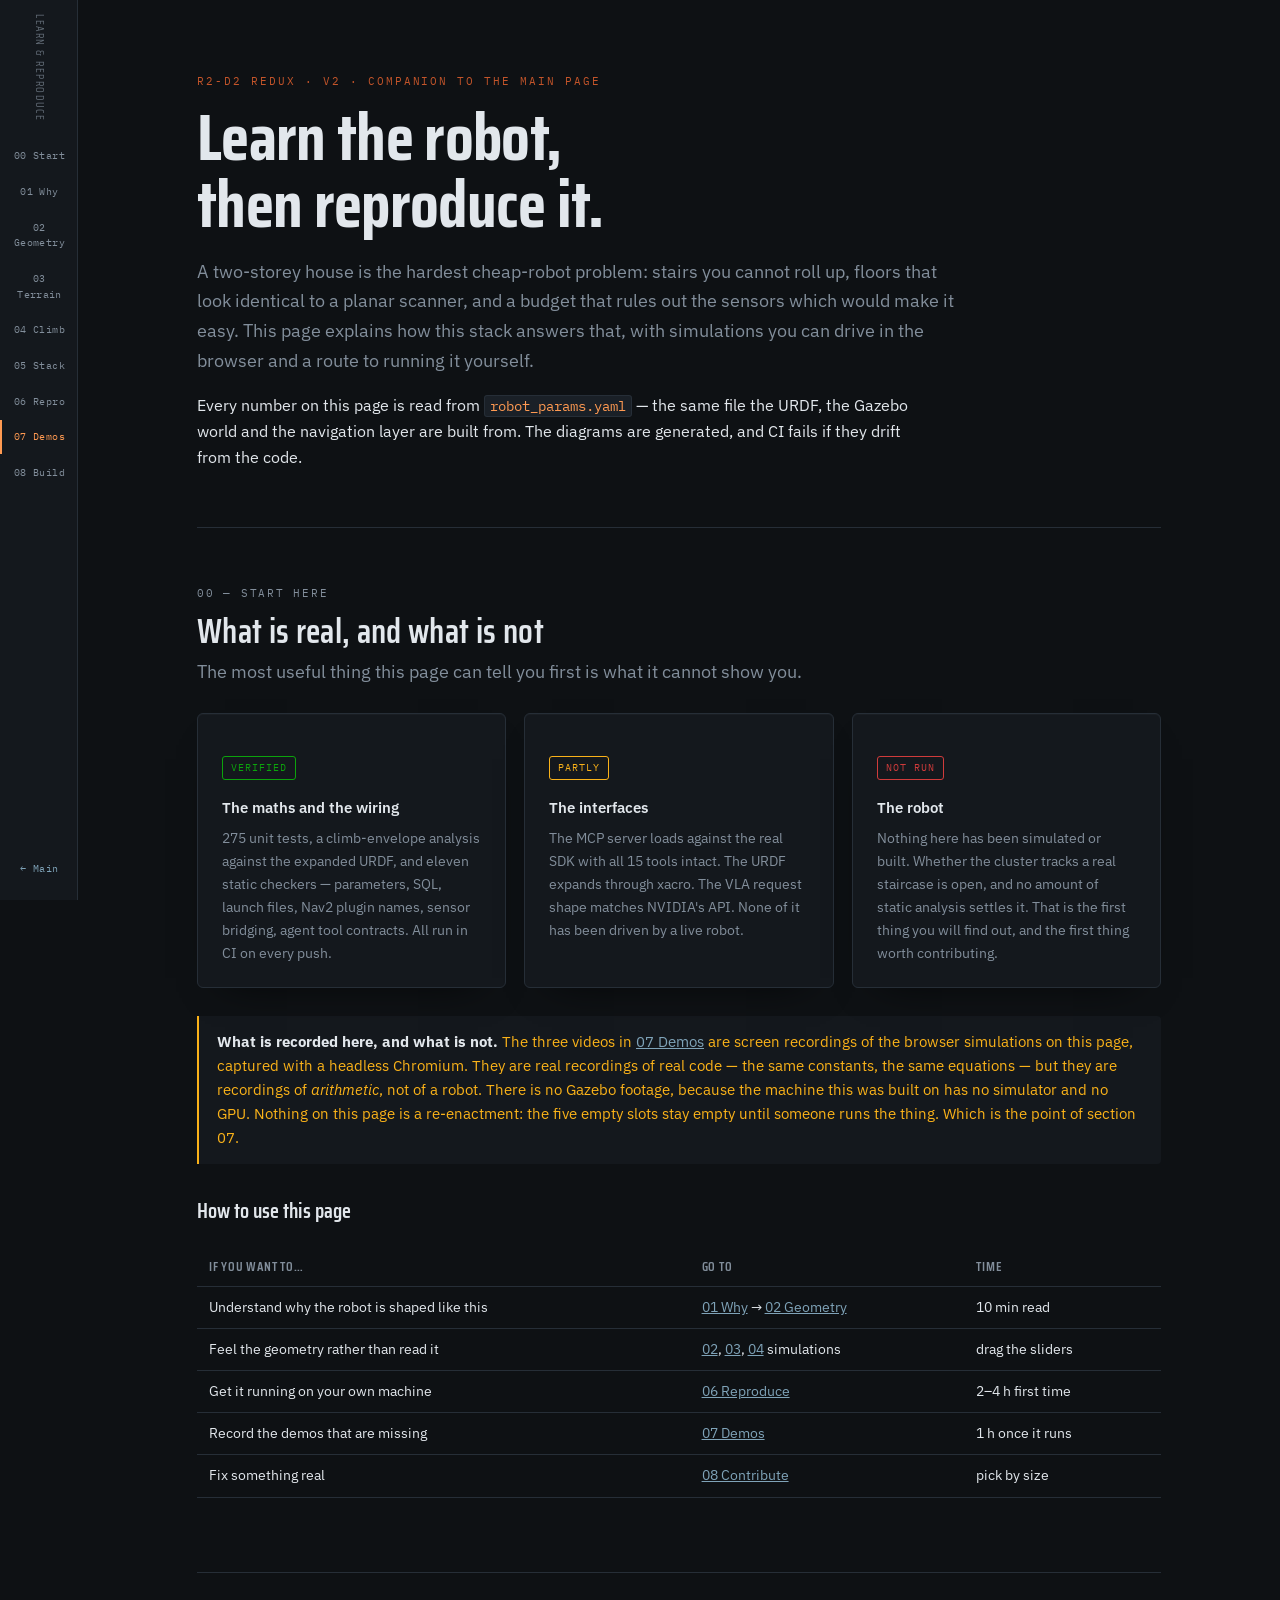
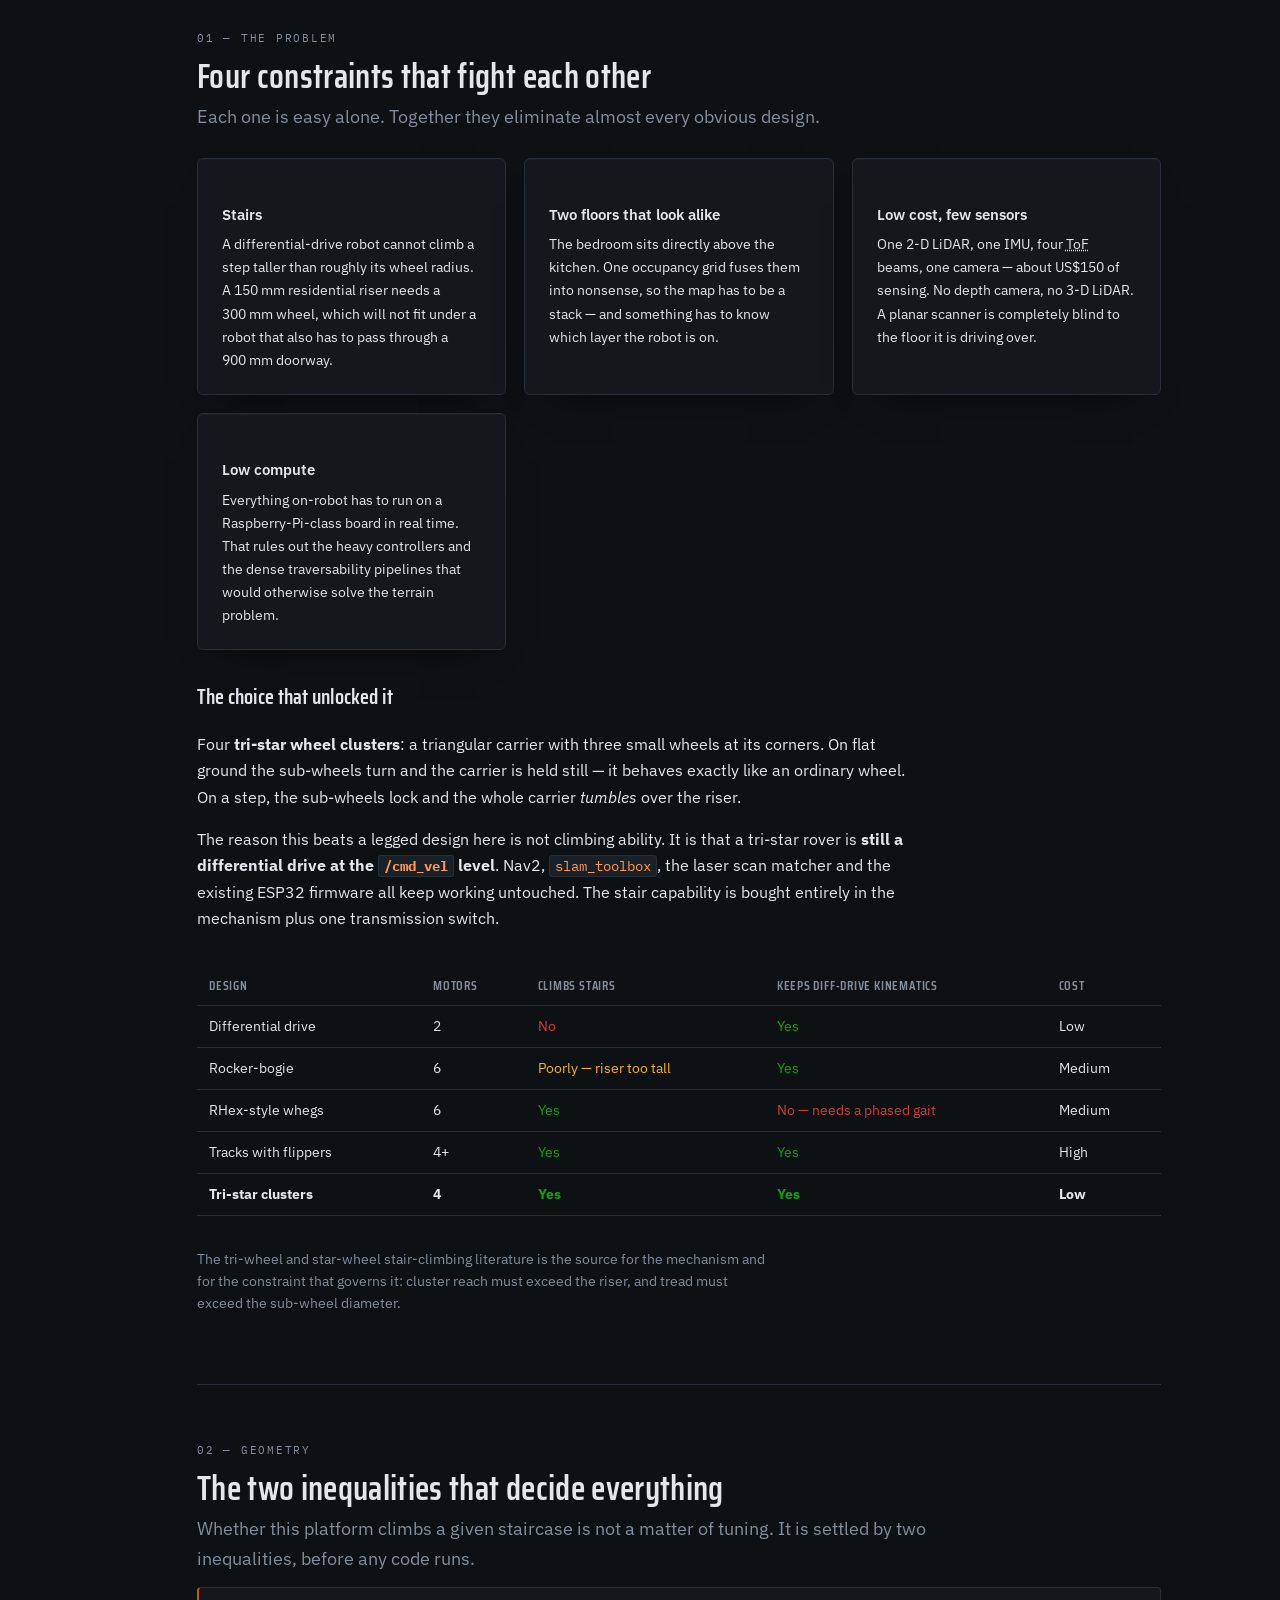
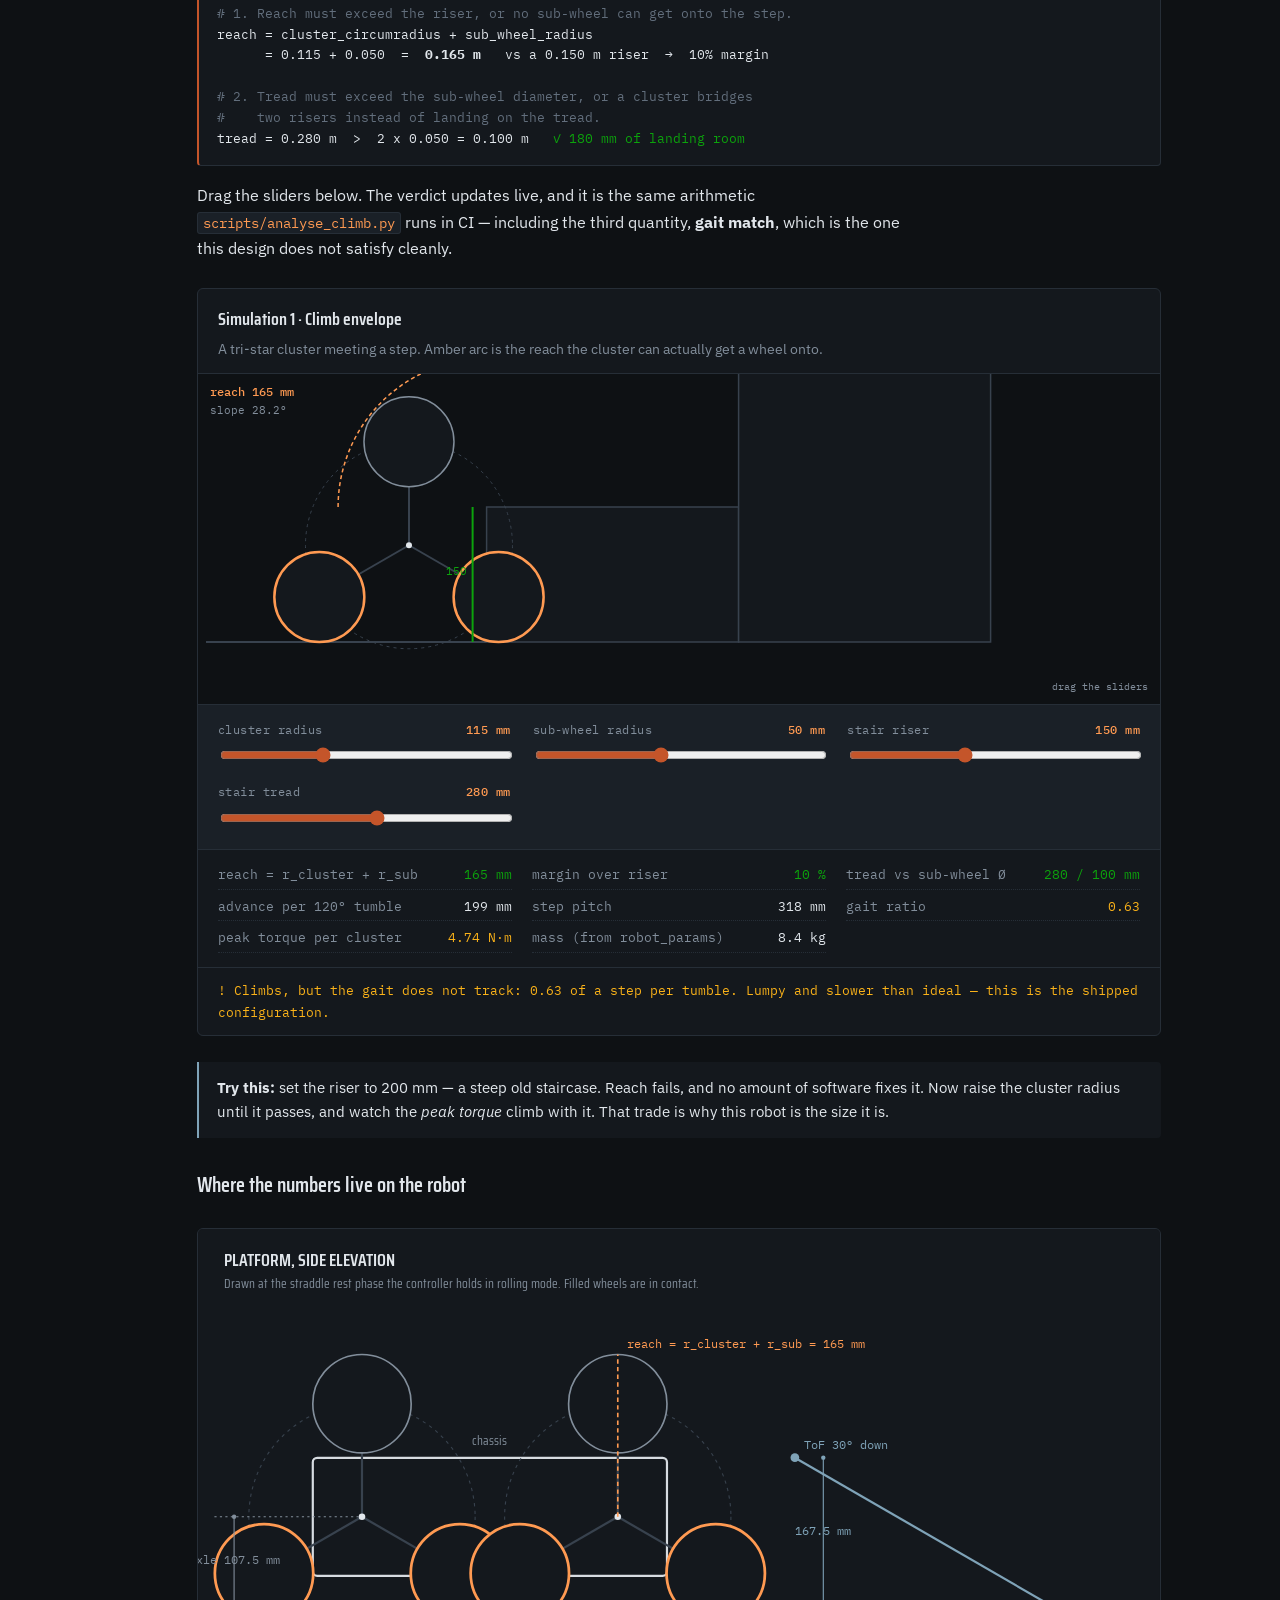
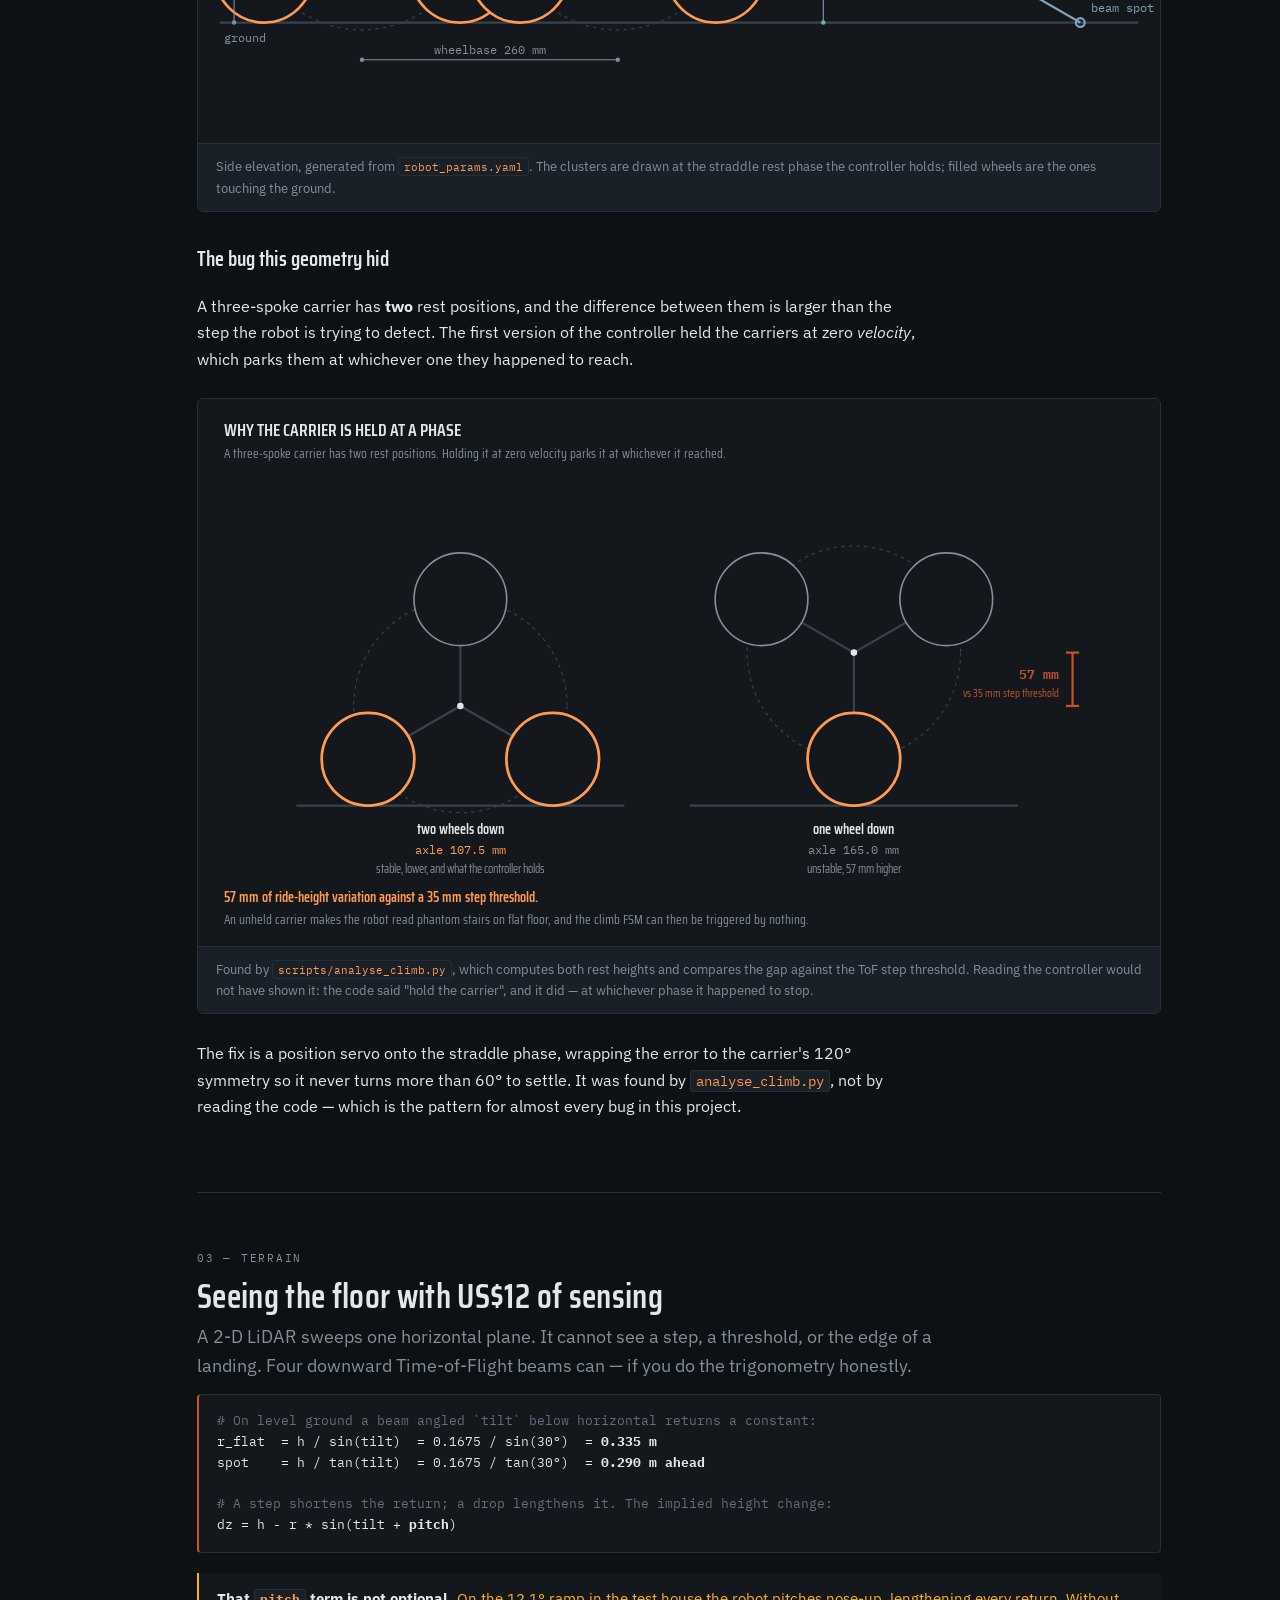
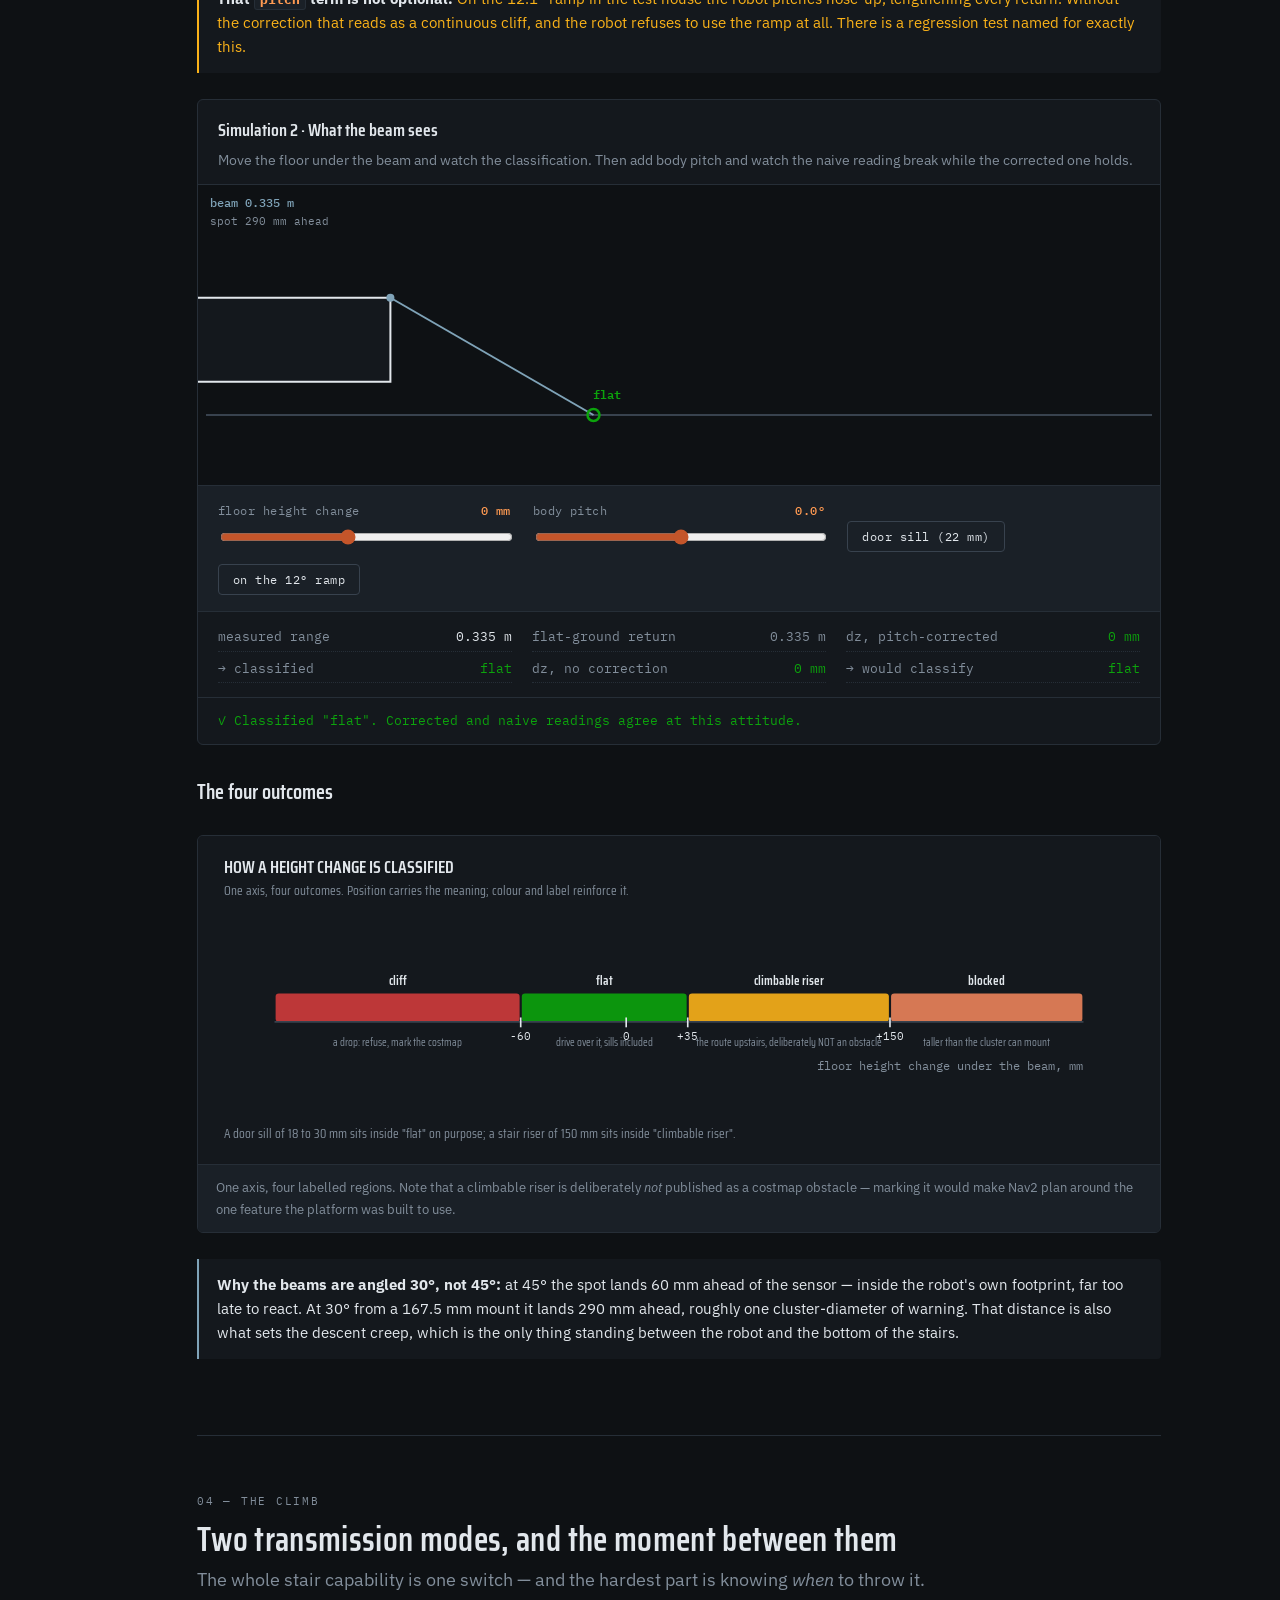
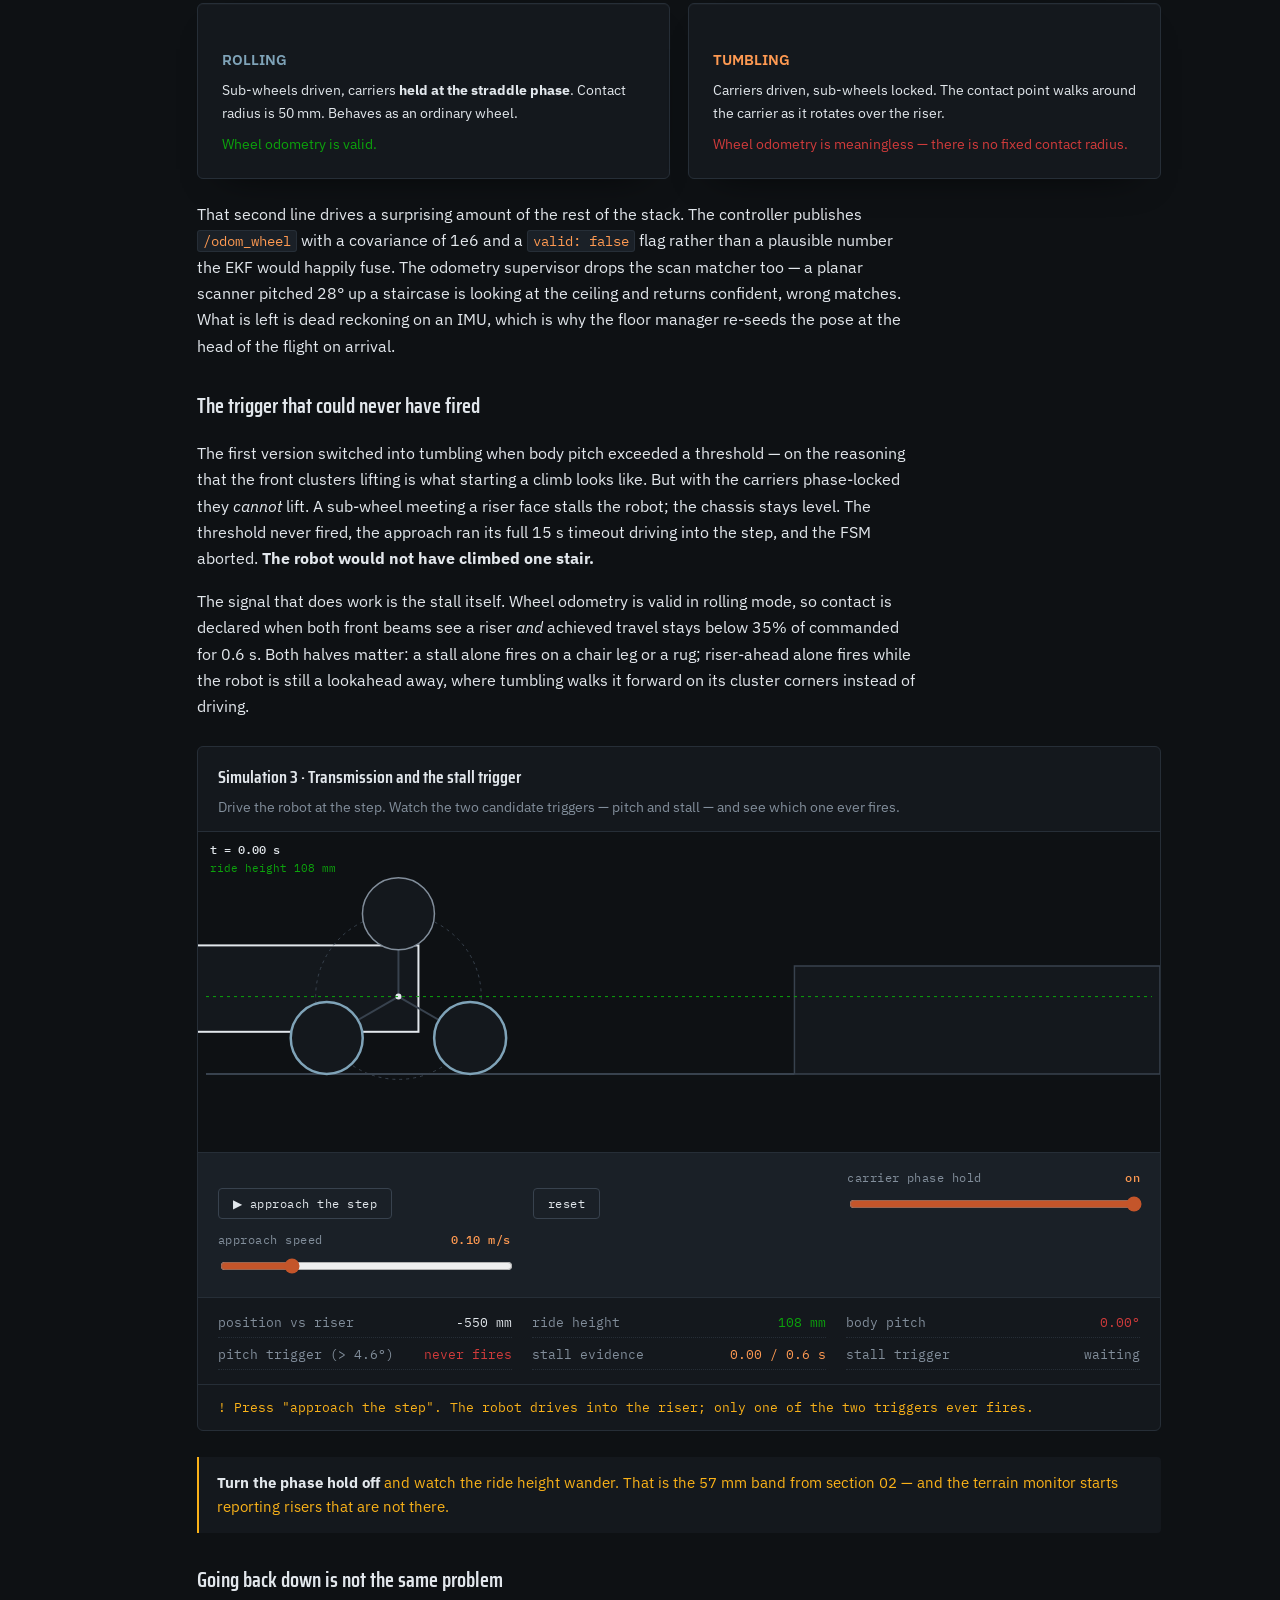
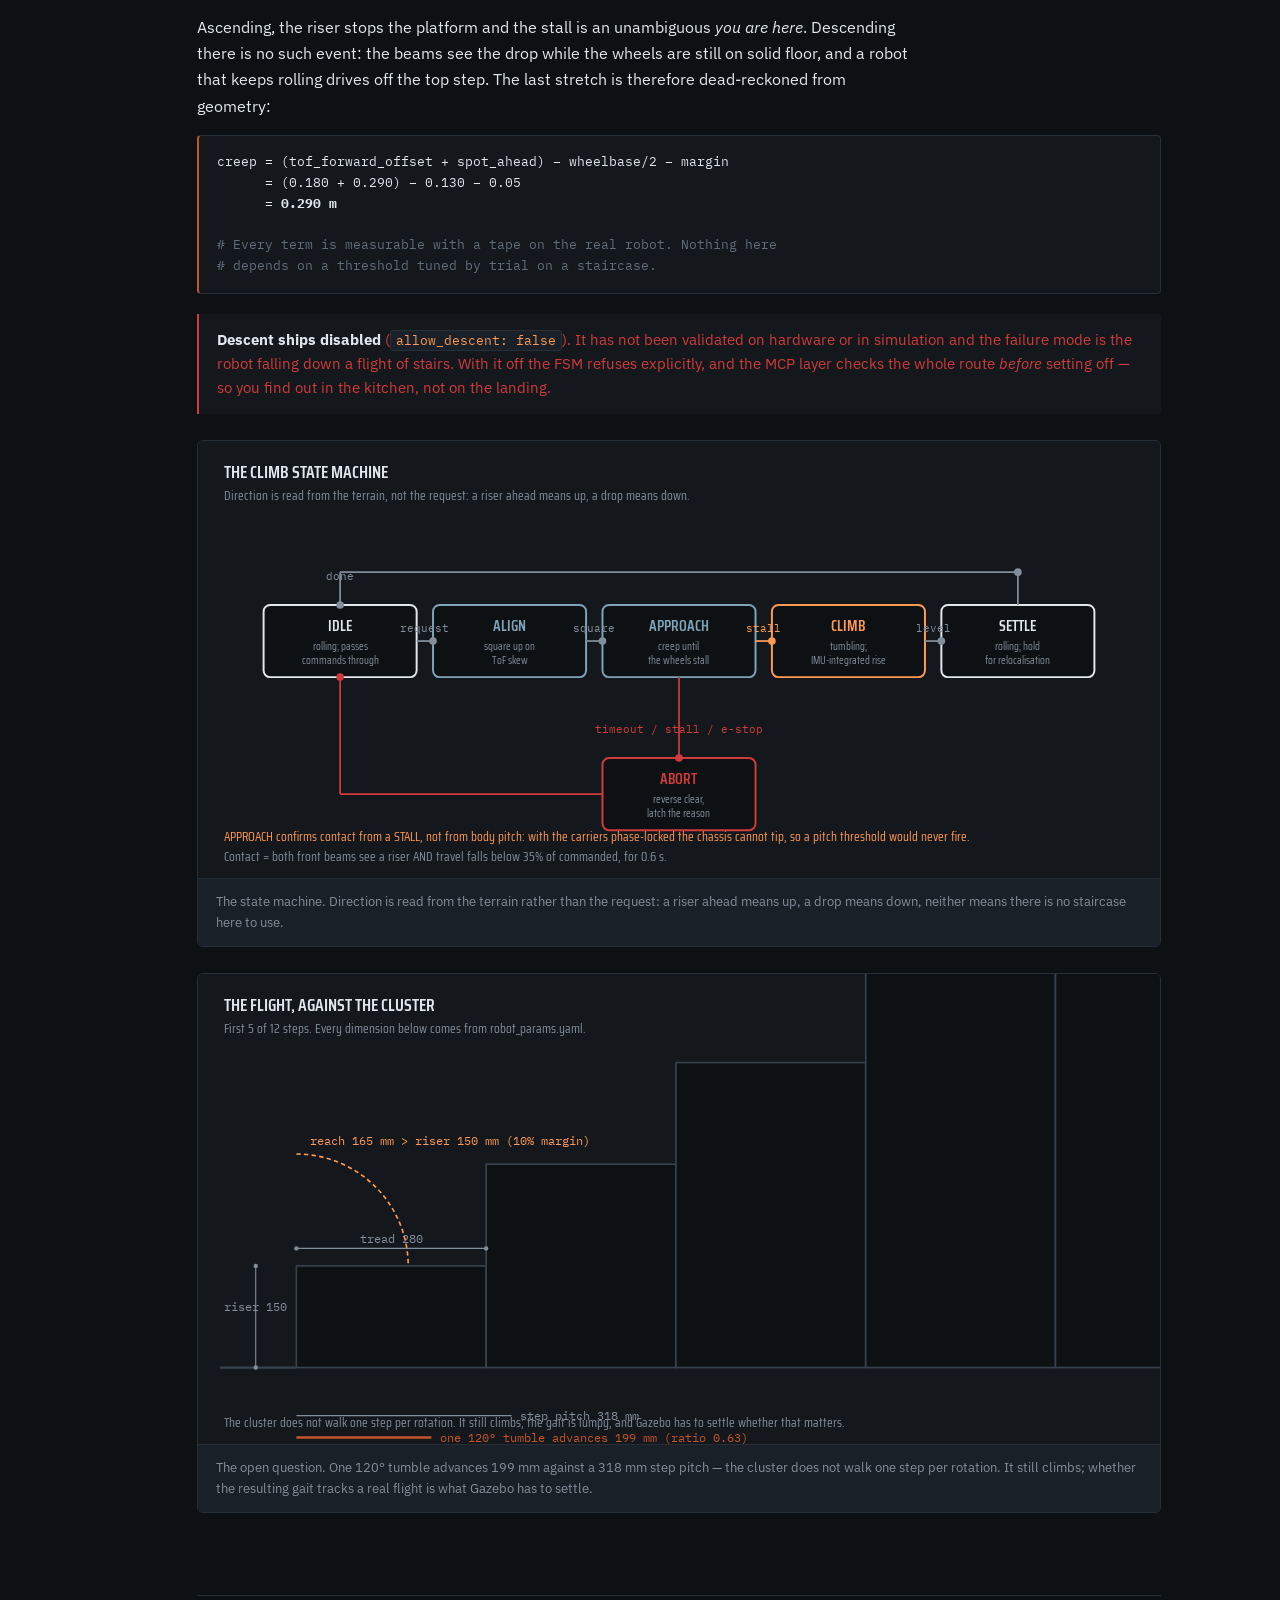
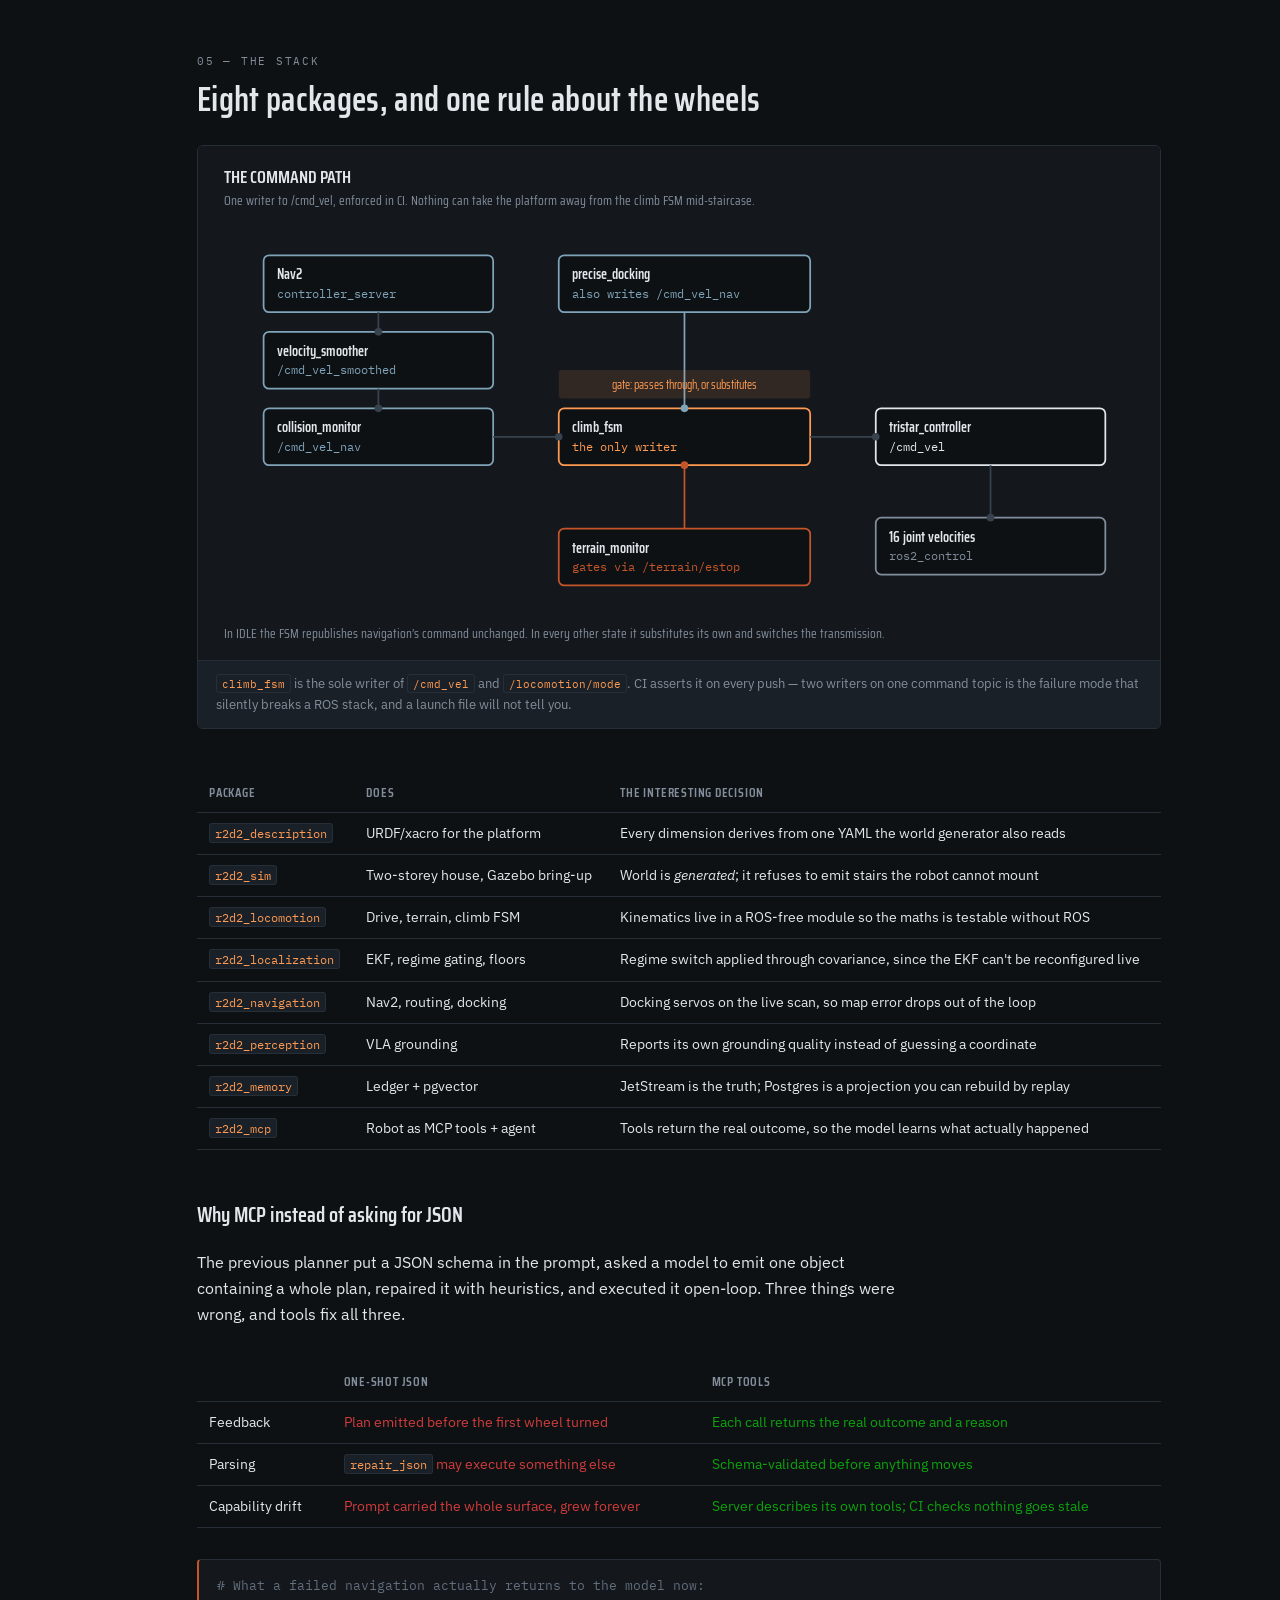
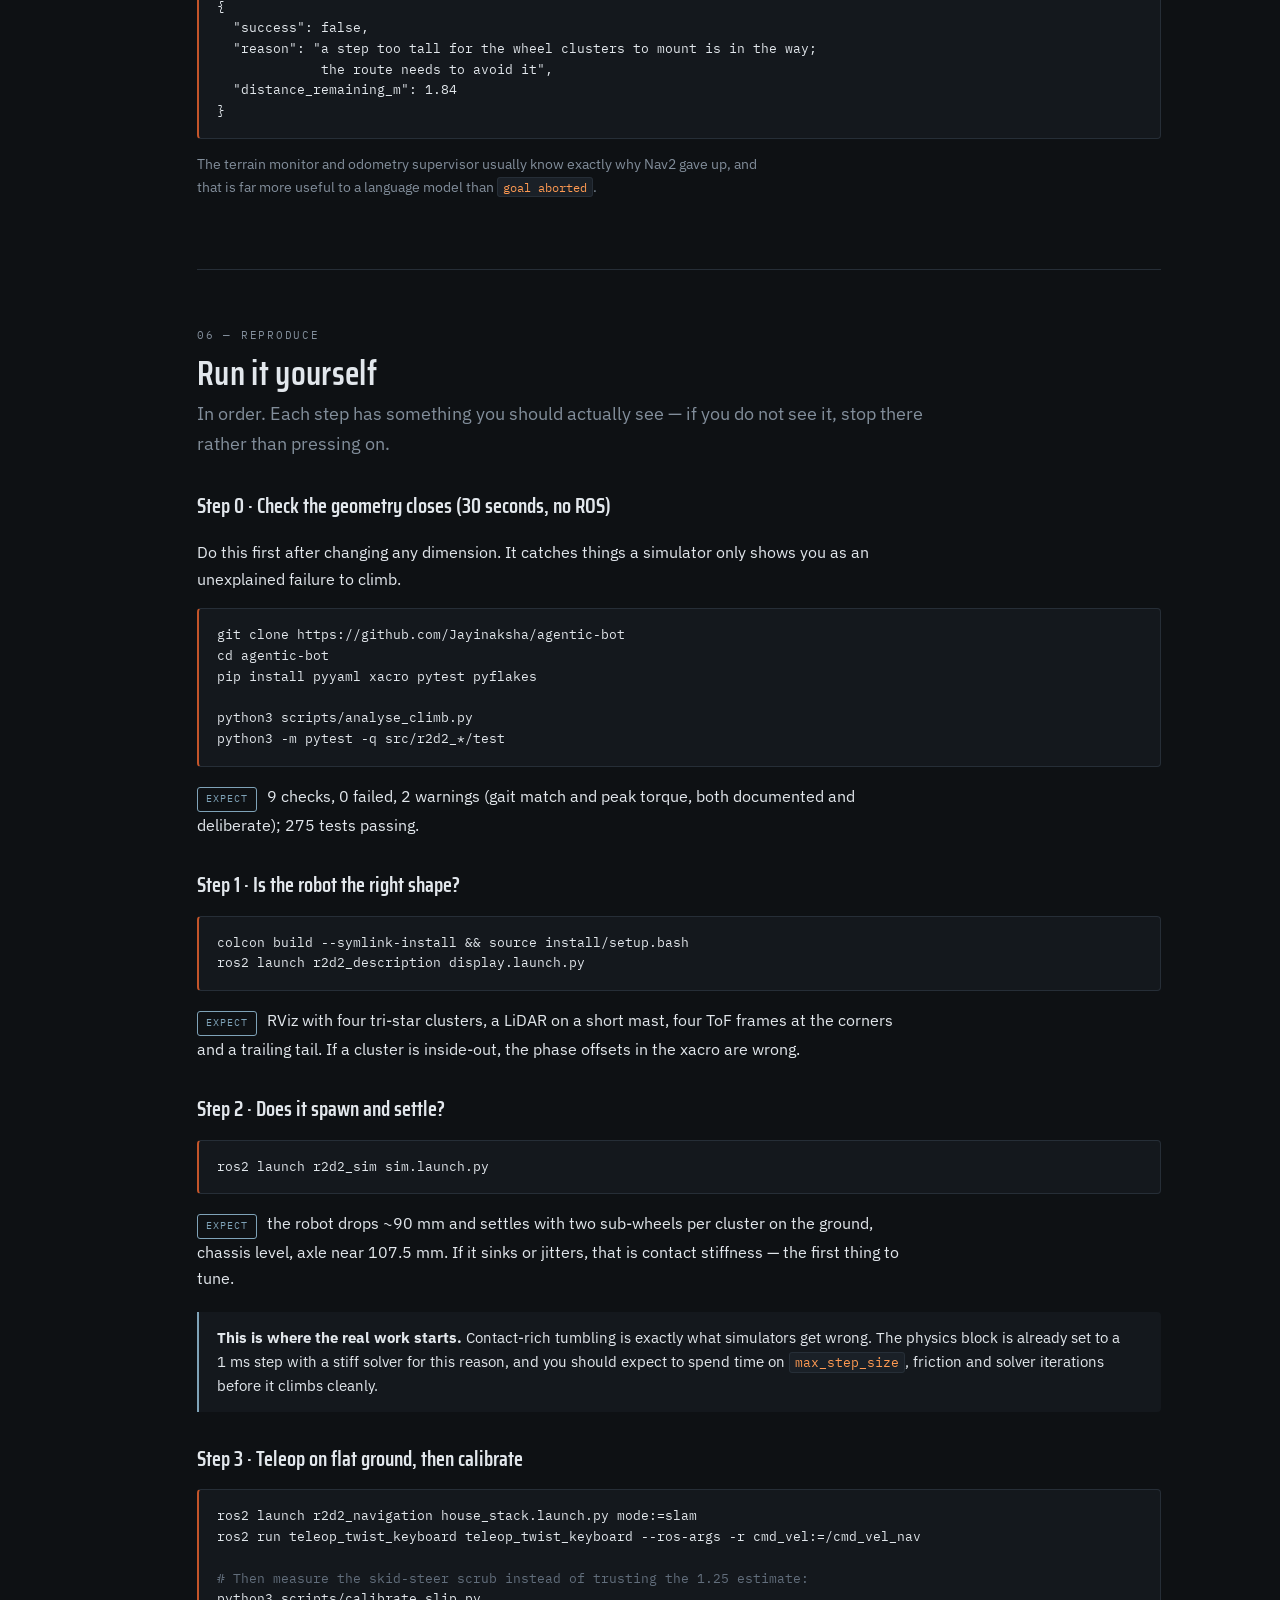
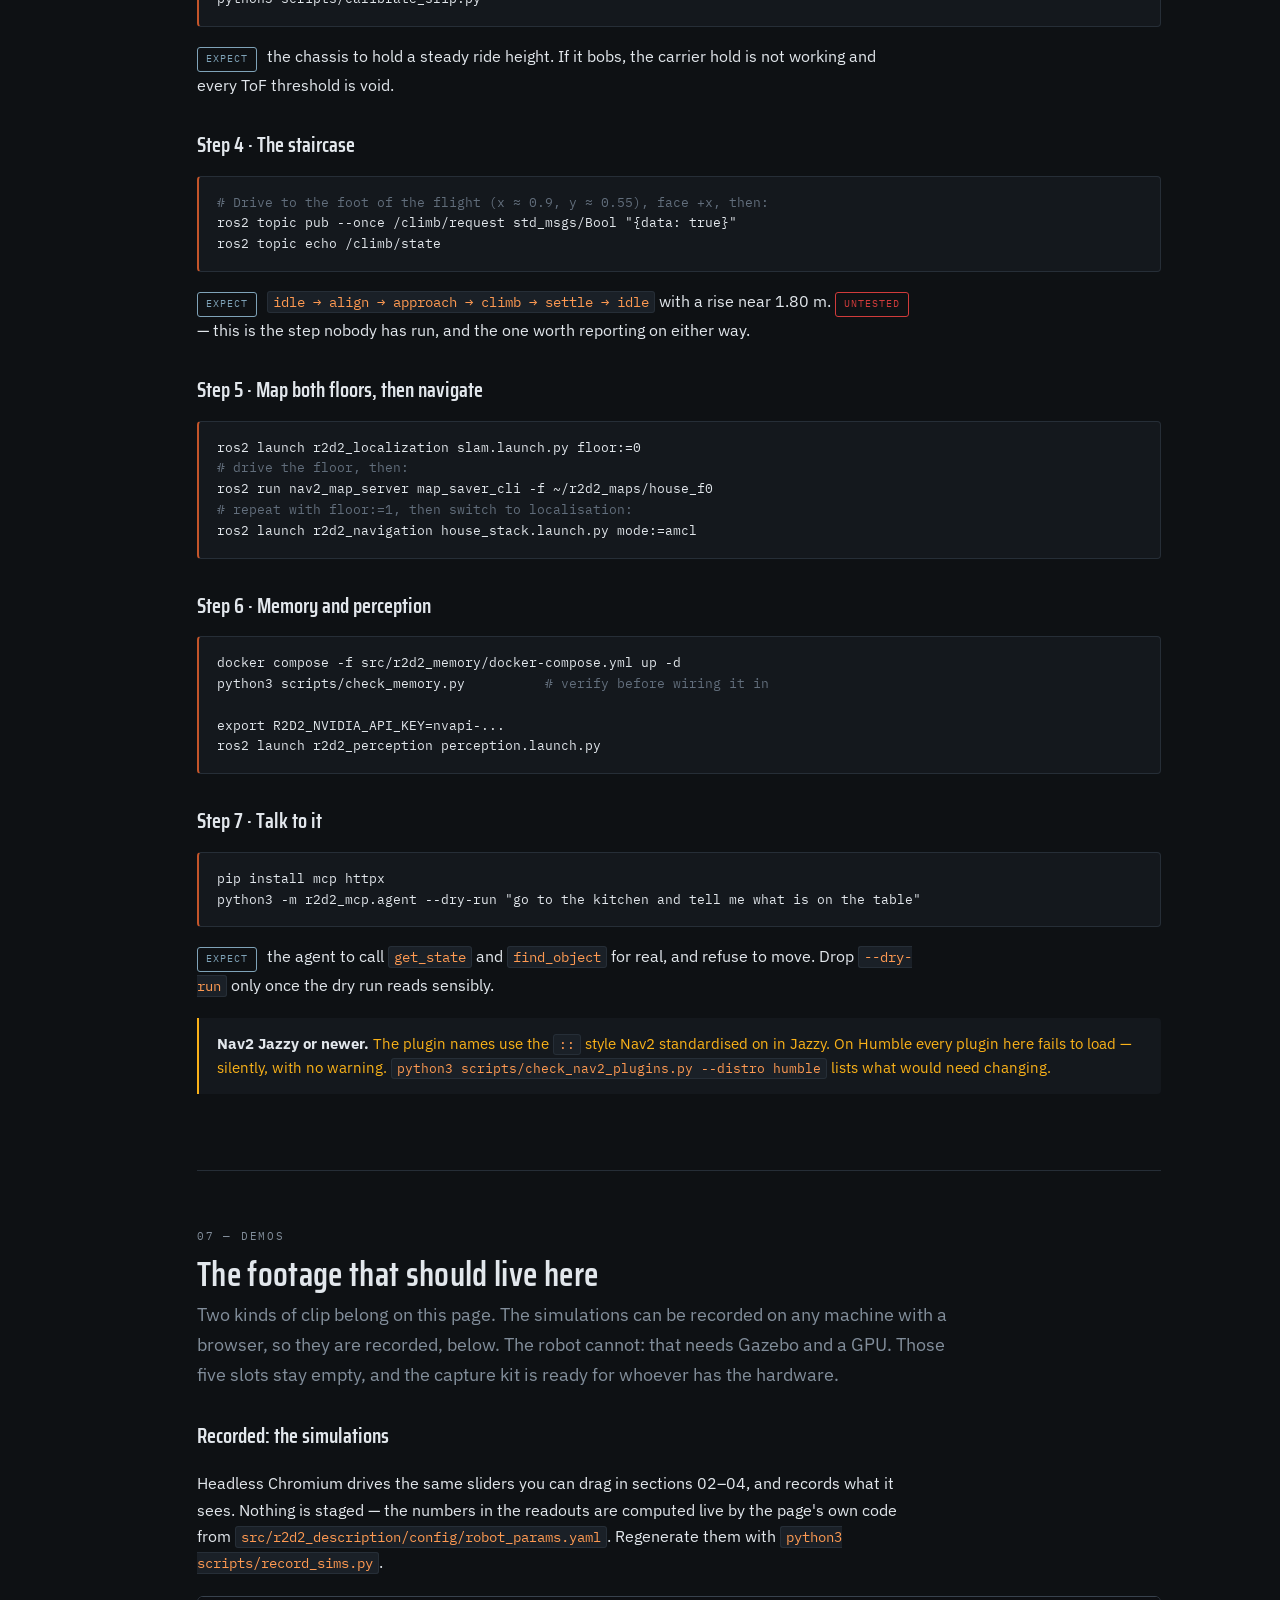
==== commit dbe43360: "Record the simulations, since that turned out to be possible The page claimed there were no videos b" ====
--- a/docs/learn.html
+++ b/docs/learn.html
@@ -252,13 +252,15 @@
     </div>
   </div>
 
-  <div class="note bad" style="margin-top:28px">
-    <strong>There are no recorded videos on this page yet, and none are faked.</strong>
-    I built this stack without access to Gazebo, a GPU or a screen recorder, so I could
-    not capture any. What I could do instead is make the physics
-    <em>runnable in your browser</em> — the three simulations below are driven by the
-    robot's actual constants, not by drawings of them. Section&nbsp;07 has a capture
-    script and empty slots ready for the real footage once you record it.
+  <div class="note warn" style="margin-top:28px">
+    <strong>What is recorded here, and what is not.</strong>
+    The three videos in <a href="#demos">07 Demos</a> are screen recordings of the
+    browser simulations on this page, captured with a headless Chromium. They are real
+    recordings of real code — the same constants, the same equations — but they are
+    recordings of <em>arithmetic</em>, not of a robot. There is no Gazebo footage,
+    because the machine this was built on has no simulator and no GPU. Nothing on this
+    page is a re-enactment: the five empty slots stay empty until someone runs the
+    thing. Which is the point of section 07.
   </div>
 
   <h3>How to use this page</h3>
@@ -1025,9 +1027,70 @@
   <p class="sec-no">07 — DEMOS</p>
   <h2>The footage that should live here</h2>
   <p class="lede">
-    These slots are empty on purpose. I had no simulator, GPU or screen recorder, so
-    rather than fake them I built the capture kit and left the frames ready.
-  </p>
+    Two kinds of clip belong on this page. The simulations can be recorded on any
+    machine with a browser, so they are recorded, below. The robot cannot: that needs
+    Gazebo and a GPU. Those five slots stay empty, and the capture kit is ready for
+    whoever has the hardware.
+  </p>
+
+  <h3>Recorded: the simulations</h3>
+  <p>
+    Headless Chromium drives the same sliders you can drag in sections 02–04, and
+    records what it sees. Nothing is staged — the numbers in the readouts are computed
+    live by the page's own code from
+    <code>src/r2d2_description/config/robot_params.yaml</code>. Regenerate them with
+    <code>python3 scripts/record_sims.py</code>.
+  </p>
+
+  <div class="slot" data-media="sim-climb-envelope" data-ext="webm" data-poster="png"
+       data-script="python3 scripts/record_sims.py --only climb-envelope">
+    <div class="slot-body">
+      <h4>S1 · The climb envelope, and where it fails <span class="tag t-part">simulation</span></h4>
+      <p style="font-size:14px;color:var(--steel);margin:0">
+        Riser height sweeps from a door sill to 210&nbsp;mm. Watch the reach circle
+        — <code>cluster circumradius + sub-wheel radius = 165&nbsp;mm</code> — lose
+        the nosing, and the verdict flip from <em>reachable</em> to <em>not</em>.
+        Then tread depth shrinks below a sub-wheel diameter and the second failure
+        mode appears.
+      </p>
+    </div>
+  </div>
+
+  <div class="slot" data-media="sim-tof-classify" data-ext="webm" data-poster="png"
+       data-script="python3 scripts/record_sims.py --only tof-classify">
+    <div class="slot-body">
+      <h4>S2 · Why the ramp needs pitch correction <span class="tag t-part">simulation</span></h4>
+      <p style="font-size:14px;color:var(--steel);margin:0">
+        The beam crosses a sill, a riser and a cliff, then the robot pitches
+        −11.5° on the 12° ramp. The corrected reading holds at 0&nbsp;mm;
+        the naive one reads −96&nbsp;mm and would call the whole ramp a cliff.
+        This is the bug <code>test_ramp_is_not_a_cliff</code> is named for.
+      </p>
+    </div>
+  </div>
+
+  <div class="slot" data-media="sim-stall-trigger" data-ext="webm" data-poster="png"
+       data-script="python3 scripts/record_sims.py --only stall-trigger">
+    <div class="slot-body">
+      <h4>S3 · The trigger that could never fire <span class="tag t-part">simulation</span></h4>
+      <p style="font-size:14px;color:var(--steel);margin:0">
+        Approach the riser with phase hold on: body pitch stays at 0.00° for the
+        entire run, so a pitch-threshold trigger never fires — it would have aborted
+        every climb. The stall detector accumulates its 0.6&nbsp;s of evidence and
+        fires instead. Turn the hold off and watch the ride height wander across the
+        57&nbsp;mm band that invents phantom stairs.
+      </p>
+    </div>
+  </div>
+
+  <div class="note">
+    <strong>These are recordings of the simulations, not of the robot.</strong>
+    They show that the equations do what the text claims, which is worth something and
+    is not the same as showing that the robot climbs stairs. Only the five slots below
+    can settle that.
+  </div>
+
+  <h3>Not recorded: the robot</h3>
 
   <pre><code><span class="cmt"># Records a demo to docs/media/ with the right name and encoding.</span>
 <span class="cmt"># Drop the file in and the slot below fills itself in — no HTML to edit.</span>
@@ -1092,7 +1155,9 @@
 
   <div class="note">
     <strong>Where to put them.</strong> Save as <code>docs/media/&lt;name&gt;.mp4</code>
-    with a poster frame at <code>docs/media/&lt;name&gt;.jpg</code>. The page checks for
+    with a poster frame at <code>docs/media/&lt;name&gt;.jpg</code>
+    (the simulation clips above use <code>.webm</code> and <code>.png</code>, declared
+    per slot with <code>data-ext</code>). The page checks for
     the file on load and replaces the placeholder with a real player. Keep clips under
     30&nbsp;s and 5&nbsp;MB so the page stays fast; <code>record_demo.sh</code> handles
     the encoding.
@@ -1603,7 +1668,14 @@
 (function media() {
   document.querySelectorAll('.slot[data-media]').forEach((slot) => {
     const name = slot.dataset.media;
-    const src = `media/${name}.mp4`;
+    /* Gazebo demos are mp4 with a jpg poster; the simulation recordings are webm
+       with a png. Each slot declares its own, so adding a clip in a different
+       format is an attribute, not a code change. */
+    const ext = slot.dataset.ext || 'mp4';
+    const posterExt = slot.dataset.poster || 'jpg';
+    const script = slot.dataset.script ||
+                   `bash scripts/record_demo.sh ${name}`;
+    const src = `media/${name}.${ext}`;
 
     /* Probe with the <video> element itself rather than fetch(). fetch() is
        subject to CORS even for a same-directory file, so opening this page from
@@ -1611,7 +1683,7 @@
        metadata works under both file:// and https://. */
     const v = document.createElement('video');
     v.controls = true; v.preload = 'metadata'; v.playsInline = true;
-    v.poster = `media/${name}.jpg`;
+    v.poster = `media/${name}.${posterExt}`;
 
     const placeholder = () => {
       v.remove();
@@ -1619,8 +1691,8 @@
       const note = document.createElement('div');
       note.className = 'slot-empty';
       note.innerHTML = `<span aria-hidden="true">▢</span><span>Not recorded yet — ` +
-                       `<b>docs/media/${name}.mp4</b>. Run ` +
-                       `<b>bash scripts/record_demo.sh ${name}</b>, drop the file in, ` +
+                       `<b>docs/media/${name}.${ext}</b>. Run ` +
+                       `<b>${script}</b>, drop the file in, ` +
                        `and this fills itself.</span>`;
       slot.insertBefore(note, slot.firstChild);
     };
@@ -1628,7 +1700,12 @@
     v.addEventListener('loadedmetadata', () => {
       slot.style.borderStyle = 'solid';
       const tag = slot.querySelector('.tag');
-      if (tag) { tag.textContent = 'recorded'; tag.className = 'tag t-done'; }
+      /* A simulation slot keeps saying "simulation" once it loads. Relabelling it
+         "recorded" would be true and misleading in the same breath: what is
+         recorded is the arithmetic, not the robot. */
+      if (tag && tag.textContent.trim() !== 'simulation') {
+        tag.textContent = 'recorded'; tag.className = 'tag t-done';
+      }
     });
     v.addEventListener('error', placeholder, {once: true});
 
